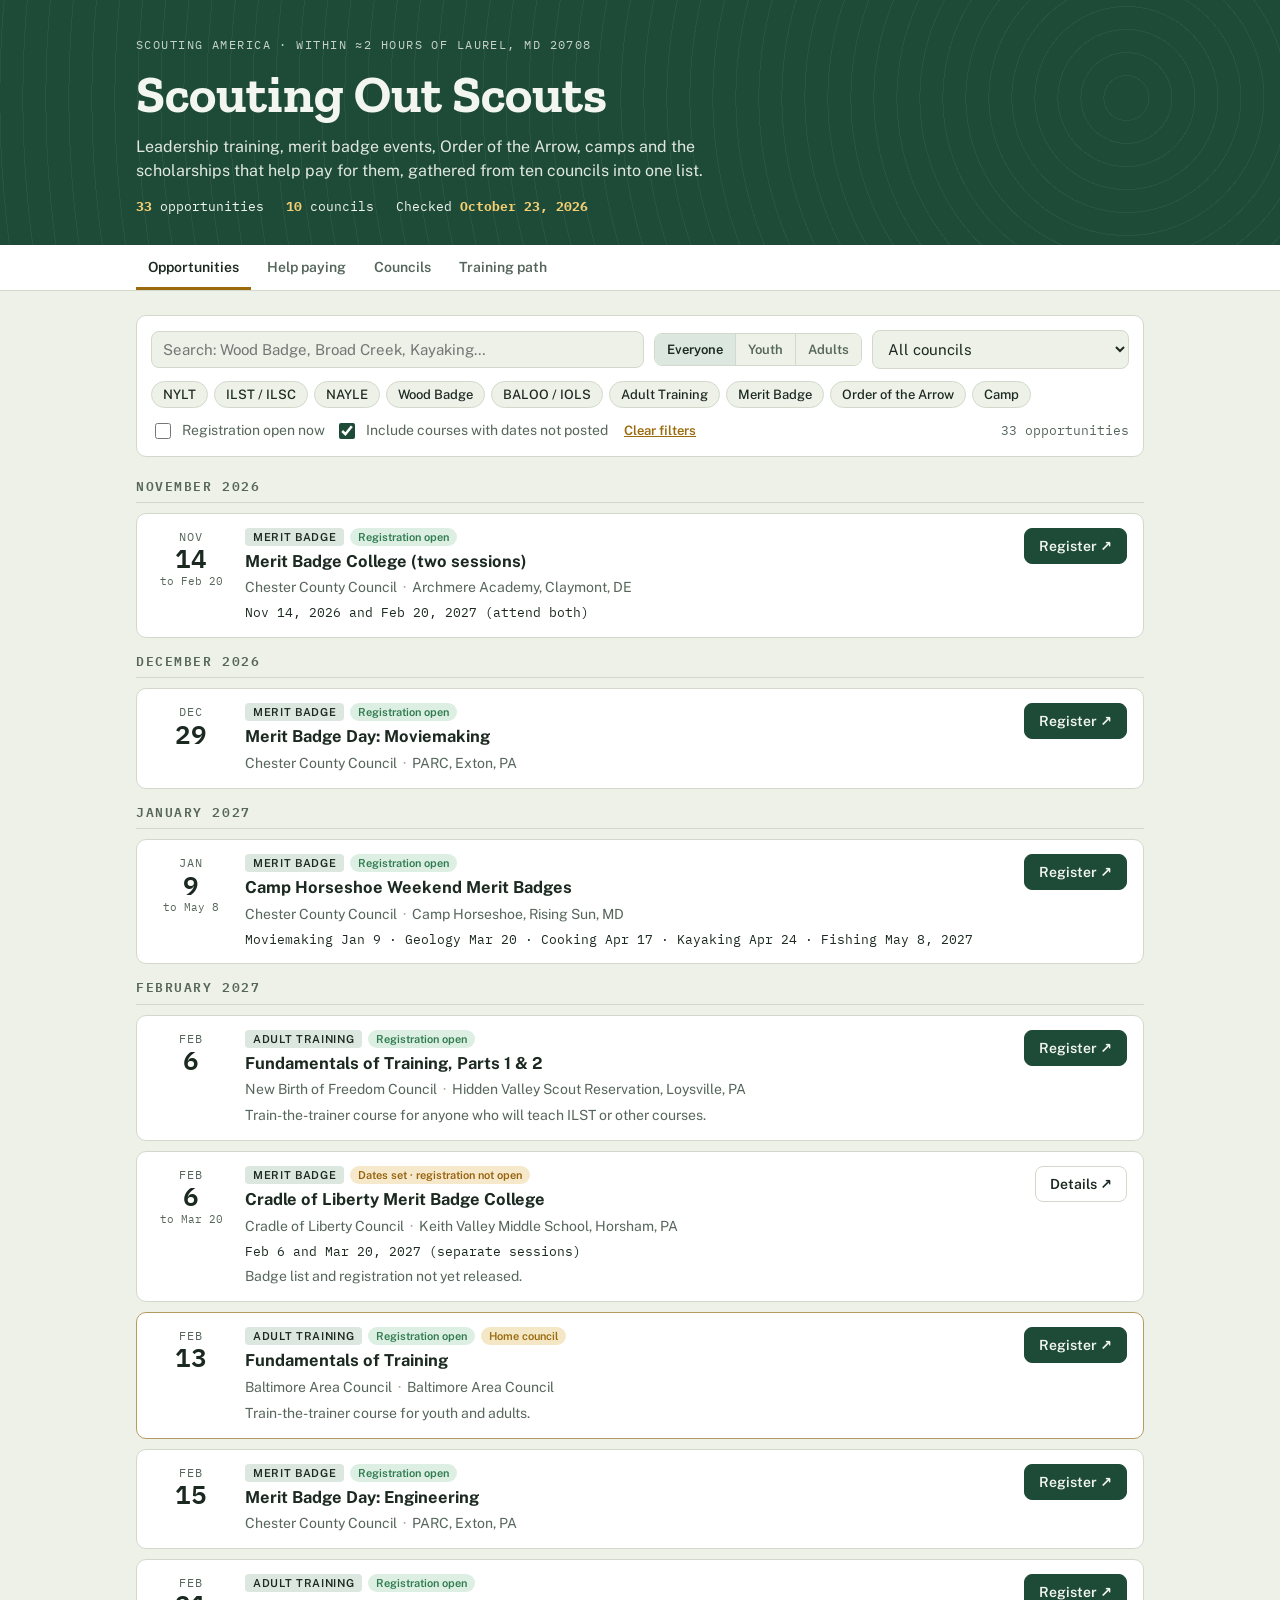
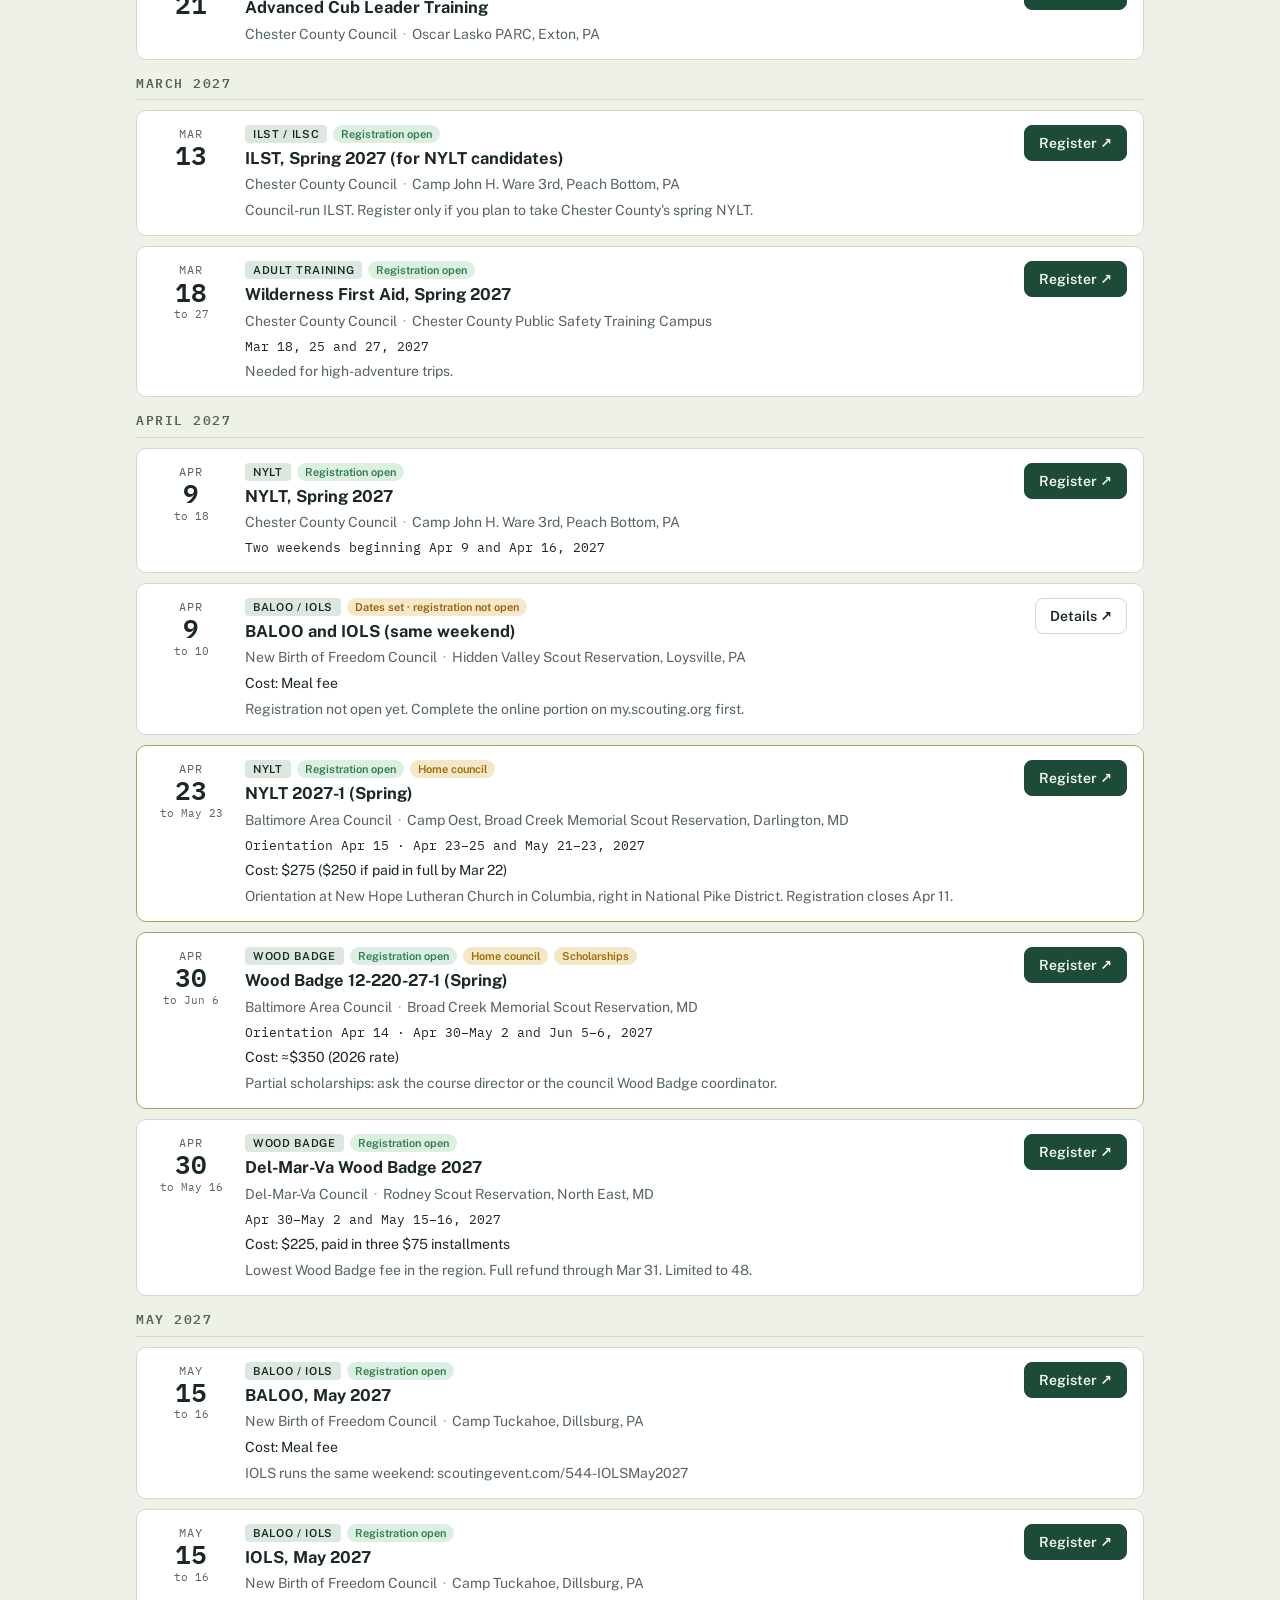
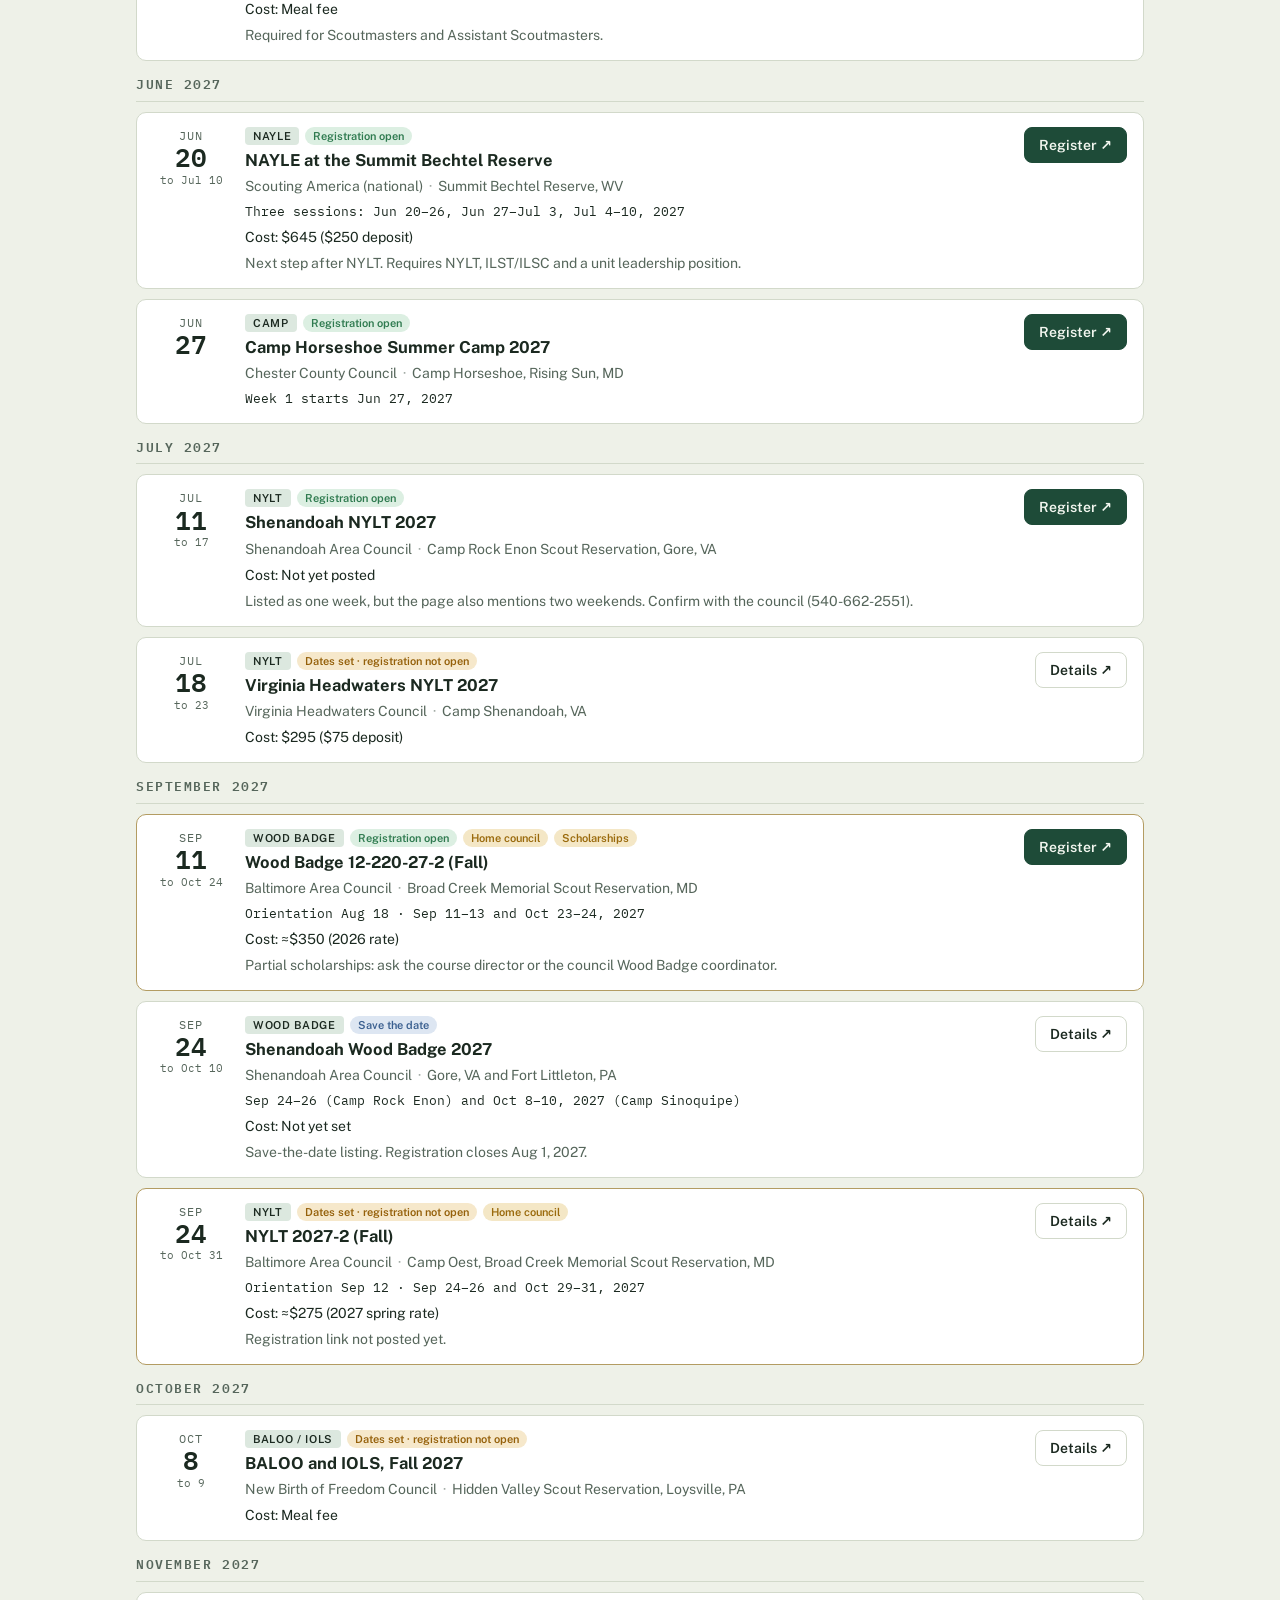
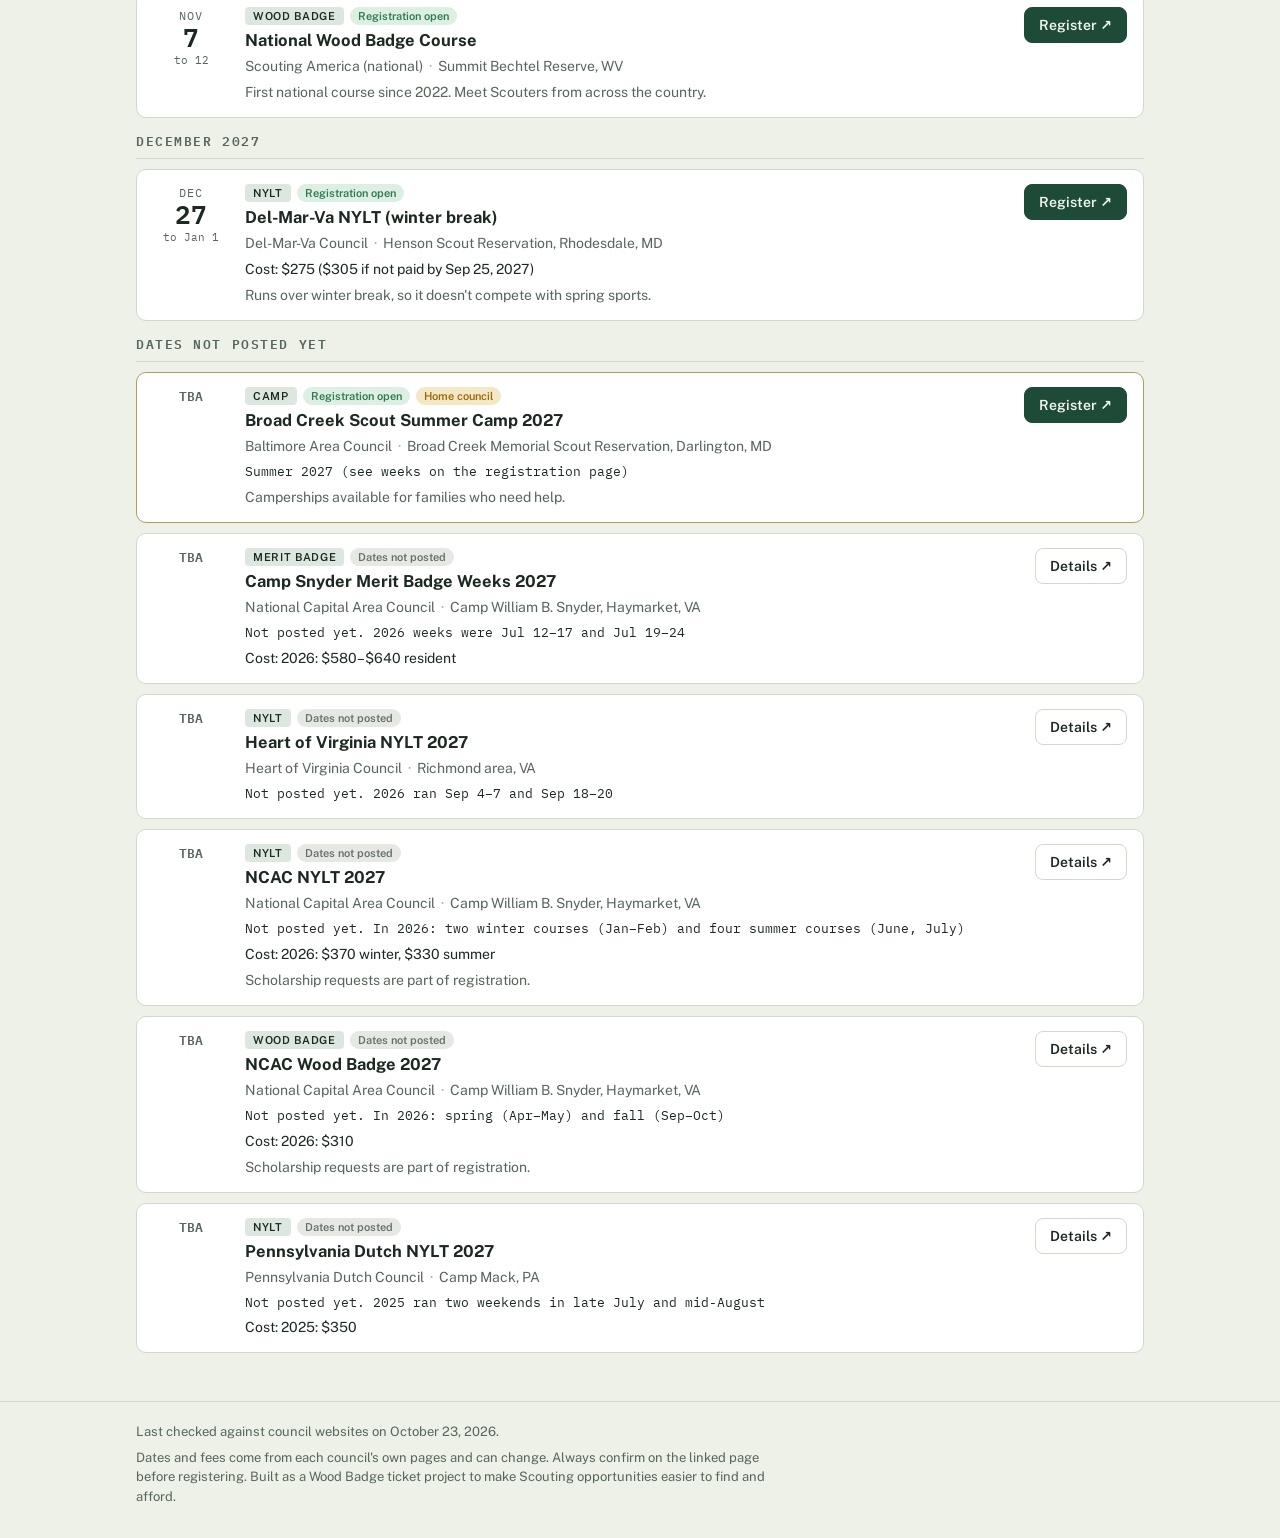
==== index.html @ 90651d28 "Rename site to Scouting Out Scouts; roadmap: swap group, languages, inclusion, ticket hand-off Co-Au" ====
<!doctype html>
<html lang="en">
<head>
<meta charset="utf-8">
<meta name="viewport" content="width=device-width,initial-scale=1,viewport-fit=cover">
<meta name="description" content="Scouting America training, merit badge events, Order of the Arrow, camps and scholarships from councils within about two hours of Laurel, MD.">
<style>
:root{color-scheme:light;padding-top:env(safe-area-inset-top,0px);padding-bottom:env(safe-area-inset-bottom,0px)}
body{margin:0;font:14px system-ui,sans-serif}
img{max-width:100%}
[hidden]{display:none!important}
</style>
<title>Scouting Out Scouts</title>
<link rel="preconnect" href="https://fonts.googleapis.com">
<link rel="preconnect" href="https://fonts.gstatic.com" crossorigin>
<link rel="stylesheet" href="https://fonts.googleapis.com/css2?family=Zilla+Slab:wght@600;700&family=Public+Sans:wght@400;500;600;700&family=IBM+Plex+Mono:wght@500;600&display=swap">
<style>
/* Layout: a trail-sign header band over a filterable month-by-month logbook, with council, aid and pathway tabs. */
:root {
  --bg: #EEF1E8;
  --surface: #FFFFFF;
  --ink: #1B2920;
  --muted: #56665B;
  --line: #D2D9CA;
  --pine: #1E4B38;
  --pine-ink: #F2F6EF;
  --pine-soft: #DCE8DF;
  --gold: #9A6A0C;
  --gold-soft: #F4E7C6;
  --open: #2E7A4F; --open-soft: #DCEFE2;
  --soon: #95600A; --soon-soft: #F6E8CB;
  --tent: #3A5F8F; --tent-soft: #DDE6F2;
  --tba: #66706A; --tba-soft: #E6E9E3;
  --focus: #C98A12;
  --band-accent: #F5CF73;
  --f-display: "Zilla Slab", "Rockwell", Georgia, serif;
  --f-body: "Public Sans", "Segoe UI", system-ui, sans-serif;
  --f-mono: "IBM Plex Mono", ui-monospace, "SFMono-Regular", Menlo, monospace;
}
@media (prefers-color-scheme: dark) {
  :root:not([data-theme="light"]) {
    --bg: #111814; --surface: #18221C; --ink: #E4ECE3; --muted: #9AA99D; --line: #2B3A31;
    --pine: #163A2B; --pine-ink: #E9F2EA; --pine-soft: #1F3328;
    --gold: #E2B354; --gold-soft: #3A301A;
    --open: #7FD1A0; --open-soft: #1D3527; --soon: #E9B862; --soon-soft: #3A2E17;
    --tent: #9DBDE6; --tent-soft: #1E2B3D; --tba: #A5AEA8; --tba-soft: #252C28;
    --focus: #E2B354; color-scheme: dark;
  }
}
:root[data-theme="dark"] {
  --bg: #111814; --surface: #18221C; --ink: #E4ECE3; --muted: #9AA99D; --line: #2B3A31;
  --pine: #163A2B; --pine-ink: #E9F2EA; --pine-soft: #1F3328;
  --gold: #E2B354; --gold-soft: #3A301A;
  --open: #7FD1A0; --open-soft: #1D3527; --soon: #E9B862; --soon-soft: #3A2E17;
  --tent: #9DBDE6; --tent-soft: #1E2B3D; --tba: #A5AEA8; --tba-soft: #252C28;
  --focus: #E2B354; color-scheme: dark;
}

* { box-sizing: border-box; }
body { background: var(--bg); color: var(--ink); font-family: var(--f-body); font-size: 15px; line-height: 1.5; }
a { color: inherit; }
:focus-visible { outline: 2px solid var(--focus); outline-offset: 2px; border-radius: 4px; }
.wrap { max-width: 1040px; margin: 0 auto; padding-left: max(16px, env(safe-area-inset-left, 0px)); padding-right: max(16px, env(safe-area-inset-right, 0px)); }

/* Header band */
header.band {
  background:
    repeating-radial-gradient(circle at 88% 40%, transparent 0 22px, rgba(255,255,255,.05) 22px 23px),
    var(--pine);
  color: var(--pine-ink);
}
header.band .wrap { padding-block: 36px 28px; display: grid; gap: 14px; }
.eyebrow { font-family: var(--f-mono); font-size: 12px; letter-spacing: .12em; text-transform: uppercase; opacity: .8; }
h1 { font-family: var(--f-display); font-weight: 700; font-size: clamp(32px, 6vw, 52px); line-height: 1.02; margin: 0; text-wrap: balance; }
.lede { max-width: 62ch; margin: 0; font-size: 16px; opacity: .92; }
.facts { color: var(--pine-ink); display: flex; flex-wrap: wrap; gap: 8px 22px; font-family: var(--f-mono); font-size: 13px; }
.facts b { font-weight: 700; color: var(--band-accent); }

/* Tabs */
nav.tabs { background: var(--surface); border-bottom: 1px solid var(--line); position: sticky; top: env(safe-area-inset-top, 0px); z-index: 5; }
body::before { content: ""; position: fixed; inset: 0 0 auto; height: env(safe-area-inset-top, 0px); z-index: 10; background: var(--surface); }
nav.tabs .wrap { display: flex; gap: 4px; overflow-x: auto; scrollbar-width: none; }
nav.tabs button {
  appearance: none; border: 0; background: none; color: var(--muted); font: 600 14px var(--f-body);
  padding: 14px 12px 12px; border-bottom: 3px solid transparent; cursor: pointer; white-space: nowrap;
}
nav.tabs button[aria-selected="true"] { color: var(--ink); border-bottom-color: var(--gold); }
nav.tabs button:hover { color: var(--ink); }

main .wrap { padding-block: 24px 48px; }
section[role="tabpanel"] { display: grid; gap: 20px; }
h2 { font-family: var(--f-display); font-weight: 700; font-size: 26px; margin: 0; text-wrap: balance; }
h3 { font-family: var(--f-display); font-weight: 600; font-size: 19px; margin: 0; text-wrap: balance; }
.sub { color: var(--muted); margin: 0; max-width: 68ch; }

/* Filters */
.filters { display: grid; gap: 12px; background: var(--surface); border: 1px solid var(--line); border-radius: 10px; padding: 14px; }
.row { display: flex; flex-wrap: wrap; gap: 10px; align-items: center; }
.row > * { min-width: 0; }
.search { flex: 1 1 240px; display: flex; }
.search input, select {
  width: 100%; font: 15px var(--f-body); color: var(--ink); background: var(--bg);
  border: 1px solid var(--line); border-radius: 8px; padding: 9px 11px;
}
select { width: auto; max-width: 100%; }
.chips { display: flex; flex-wrap: wrap; gap: 6px; }
.chip {
  font: 500 13px var(--f-body); color: var(--ink); background: var(--bg); border: 1px solid var(--line);
  border-radius: 999px; padding: 5px 11px; cursor: pointer;
}
.chip[aria-pressed="true"] { background: var(--pine); color: var(--pine-ink); border-color: var(--pine); }
:root[data-theme="dark"] .chip[aria-pressed="true"] { background: var(--gold); color: #1A1406; border-color: var(--gold); }
@media (prefers-color-scheme: dark) { :root:not([data-theme="light"]) .chip[aria-pressed="true"] { background: var(--gold); color: #1A1406; border-color: var(--gold); } }
.seg { display: inline-flex; border: 1px solid var(--line); border-radius: 8px; overflow: hidden; }
.seg button { appearance: none; border: 0; background: var(--bg); color: var(--muted); font: 600 13px var(--f-body); padding: 8px 12px; cursor: pointer; }
.seg button + button { border-left: 1px solid var(--line); }
.seg button[aria-pressed="true"] { background: var(--pine-soft); color: var(--ink); }
label.check { display: inline-flex; gap: 8px; align-items: center; font-size: 14px; color: var(--muted); cursor: pointer; }
label.check input { accent-color: var(--pine); width: 16px; height: 16px; }
.count { font-family: var(--f-mono); font-size: 13px; color: var(--muted); margin-left: auto; }
.reset { appearance: none; background: none; border: 0; color: var(--gold); font: 600 13px var(--f-body); cursor: pointer; text-decoration: underline; }

/* Logbook */
.month { display: grid; gap: 10px; }
.month > h3 { font-family: var(--f-mono); font-weight: 600; font-size: 13px; letter-spacing: .12em; text-transform: uppercase; color: var(--muted); padding-bottom: 6px; border-bottom: 1px solid var(--line); }
.item {
  display: grid; grid-template-columns: 76px minmax(0, 1fr) auto; gap: 16px; align-items: start;
  background: var(--surface); border: 1px solid var(--line); border-radius: 10px; padding: 14px 16px;
}
.item.home { border-color: color-mix(in srgb, var(--gold) 55%, var(--line)); }
.date { font-family: var(--f-mono); text-align: center; line-height: 1.1; padding-top: 2px; }
.date .m { font-size: 12px; letter-spacing: .1em; color: var(--muted); }
.date .d { font-size: 26px; font-weight: 600; }
.date .r { font-size: 11px; color: var(--muted); margin-top: 3px; }
.date .tbd { font-size: 13px; font-weight: 600; color: var(--muted); }
.body { display: grid; gap: 5px; min-width: 0; }
.tags { display: flex; flex-wrap: wrap; gap: 6px; }
.tag { font: 600 11px var(--f-body); letter-spacing: .06em; text-transform: uppercase; padding: 3px 8px; border-radius: 4px; background: var(--pine-soft); color: var(--ink); }
.pill { font: 600 11px var(--f-body); padding: 3px 8px; border-radius: 999px; }
.pill.open { background: var(--open-soft); color: var(--open); }
.pill.soon { background: var(--soon-soft); color: var(--soon); }
.pill.tentative { background: var(--tent-soft); color: var(--tent); }
.pill.tba { background: var(--tba-soft); color: var(--tba); }
.pill.aid { background: var(--gold-soft); color: var(--gold); }
.pill.home { background: var(--gold-soft); color: var(--gold); }
.title { font-weight: 700; font-size: 16.5px; line-height: 1.3; }
.meta { color: var(--muted); font-size: 14px; }
.meta .sep { margin: 0 6px; opacity: .6; }
.when { font-family: var(--f-mono); font-size: 13px; }
.cost { font-size: 14px; }
.note { font-size: 14px; color: var(--muted); }
.go {
  display: inline-flex; align-items: center; gap: 6px; text-decoration: none; white-space: nowrap;
  font: 600 14px var(--f-body); padding: 9px 14px; border-radius: 8px;
  background: var(--pine); color: var(--pine-ink); border: 1px solid var(--pine);
}
.go.ghost { background: transparent; color: var(--ink); border-color: var(--line); }
.go:hover { filter: brightness(1.1); }
.empty { background: var(--surface); border: 1px dashed var(--line); border-radius: 10px; padding: 28px; text-align: center; color: var(--muted); }

@media (max-width: 640px) {
  .item { grid-template-columns: 58px minmax(0, 1fr); }
  .item .act { grid-column: 1 / -1; }
  .go { width: 100%; justify-content: center; }
  .date .d { font-size: 22px; }
  .count { margin-left: 0; width: 100%; }
}

/* Councils */
.grid { display: grid; grid-template-columns: repeat(auto-fill, minmax(min(100%, 300px), 1fr)); gap: 14px; }
.council { background: var(--surface); border: 1px solid var(--line); border-radius: 10px; padding: 16px; display: grid; gap: 8px; align-content: start; }
.council .hd { display: flex; justify-content: space-between; gap: 10px; align-items: baseline; }
.num { font-family: var(--f-mono); font-size: 12px; color: var(--muted); white-space: nowrap; }
.drive { font-family: var(--f-mono); font-size: 13px; color: var(--gold); }
.links { display: flex; flex-wrap: wrap; gap: 6px 14px; font-size: 14px; }
.links a { color: var(--pine); font-weight: 600; text-underline-offset: 3px; }
:root[data-theme="dark"] .links a, :root[data-theme="dark"] .aid a { color: var(--open); }
@media (prefers-color-scheme: dark) { :root:not([data-theme="light"]) .links a, :root:not([data-theme="light"]) .aid a { color: var(--open); } }
.small { font-size: 14px; color: var(--muted); margin: 0; }

/* Aid */
.aid { display: grid; gap: 10px; }
.aid article { background: var(--surface); border: 1px solid var(--line); border-radius: 10px; padding: 14px 16px; display: grid; gap: 4px; }
.aid .who { font-size: 14px; color: var(--muted); }
.aid a { color: var(--pine); font-weight: 600; font-size: 14px; text-underline-offset: 3px; }
.callout { background: var(--gold-soft); border-radius: 10px; padding: 16px 18px; display: grid; gap: 6px; }
.callout p { margin: 0; max-width: 70ch; }

/* Pathway */
.path { display: grid; gap: 14px; }
.track { background: var(--surface); border: 1px solid var(--line); border-radius: 10px; padding: 16px; display: grid; gap: 12px; }
.steps { list-style: none; margin: 0; padding: 0; display: grid; grid-template-columns: repeat(auto-fit, minmax(min(100%, 200px), 1fr)); gap: 10px; counter-reset: s; }
.steps li { counter-increment: s; border-left: 3px solid var(--gold); padding: 4px 0 4px 12px; display: grid; gap: 3px; }
.steps li::before { content: "Step " counter(s); font-family: var(--f-mono); font-size: 11px; letter-spacing: .1em; text-transform: uppercase; color: var(--muted); }
.steps b { font-family: var(--f-display); font-size: 18px; }
.steps span { font-size: 14px; color: var(--muted); }
.steps.unordered li::before { content: none; }

footer { border-top: 1px solid var(--line); }
footer .wrap { padding-block: 20px 32px; color: var(--muted); font-size: 13px; display: grid; gap: 6px; }
footer p { margin: 0; max-width: 80ch; }

@media (prefers-reduced-motion: no-preference) {
  .item { transition: border-color .15s; }
  .item:hover { border-color: var(--muted); }
}
</style>
</head>
<body>
<header class="band">
  <div class="wrap">
    <div class="eyebrow">Scouting America · within ≈2 hours of Laurel, MD 20708</div>
    <h1>Scouting Out Scouts</h1>
    <p class="lede">Leadership training, merit badge events, Order of the Arrow, camps and the scholarships that help pay for them, gathered from ten councils into one list.</p>
    <div class="facts" id="facts"><span>Loading…</span></div>
  </div>
</header>

<nav class="tabs" aria-label="Sections">
  <div class="wrap" role="tablist">
    <button role="tab" id="tab-events" aria-controls="events" aria-selected="true">Opportunities</button>
    <button role="tab" id="tab-aid" aria-controls="aid" aria-selected="false">Help paying</button>
    <button role="tab" id="tab-councils" aria-controls="councils" aria-selected="false">Councils</button>
    <button role="tab" id="tab-paths" aria-controls="paths" aria-selected="false">Training path</button>
  </div>
</nav>

<main>
  <div class="wrap">

    <section id="events" role="tabpanel" aria-labelledby="tab-events">
      <div class="filters">
        <div class="row">
          <div class="search"><input id="q" type="search" placeholder="Search: Wood Badge, Broad Creek, Kayaking…" aria-label="Search opportunities"></div>
          <div class="seg" role="group" aria-label="Who it's for">
            <button type="button" data-aud="All" aria-pressed="true">Everyone</button>
            <button type="button" data-aud="Youth" aria-pressed="false">Youth</button>
            <button type="button" data-aud="Adult" aria-pressed="false">Adults</button>
          </div>
          <select id="council" aria-label="Council"><option value="">All councils</option></select>
        </div>
        <div class="chips" id="types" role="group" aria-label="Opportunity type"></div>
        <div class="row">
          <label class="check"><input type="checkbox" id="openOnly"> Registration open now</label>
          <label class="check"><input type="checkbox" id="showTba" checked> Include courses with dates not posted</label>
          <button type="button" class="reset" id="reset">Clear filters</button>
          <span class="count" id="count"></span>
        </div>
      </div>
      <div id="list" class="path"><div class="empty">Loading opportunities…</div></div>
    </section>

    <section id="aid" role="tabpanel" aria-labelledby="tab-aid" hidden>
      <div>
        <h2>Help paying</h2>
        <p class="sub">Cost should never be the reason a Scout or leader stays home. Every council below sets aside money for camp, NYLT or Wood Badge. Ask early: most funds are first come, first served.</p>
      </div>
      <div class="callout">
        <h3>Before you apply</h3>
        <p>Ask your unit first. Many troops and packs cover part of NYLT or Wood Badge from popcorn and camp card sales, and chartered organizations and employers often pay for Wood Badge as leadership training. Apply for camperships before you pay camp fees, since most councils won't refund fees paid before an award.</p>
      </div>
      <div class="aid" id="aidList"></div>
    </section>

    <section id="councils" role="tabpanel" aria-labelledby="tab-councils" hidden>
      <div>
        <h2>Councils in range</h2>
        <p class="sub">Drive times are rough estimates from Laurel. Most councils welcome out-of-council participants in training courses and merit badge events; some add a small surcharge.</p>
      </div>
      <div class="grid" id="councilGrid"></div>
    </section>

    <section id="paths" role="tabpanel" aria-labelledby="tab-paths" hidden>
      <div>
        <h2>Training path</h2>
        <p class="sub">Where each course fits, and what has to come before it.</p>
      </div>
      <div class="track">
        <h3>Youth leadership</h3>
        <ol class="steps">
          <li><b>ILST / ILSC</b><span>Introduction to Leadership Skills for Troops or Crews. Run by your own unit, usually after elections. Required before NYLT.</span></li>
          <li><b>NYLT</b><span>Six-day council course, ages 13+ and First Class. Offered across the region in winter, spring, summer and fall.</span></li>
          <li><b>NAYLE</b><span>National week at the Summit or Philmont for NYLT graduates who hold a unit leadership position.</span></li>
        </ol>
      </div>
      <div class="track">
        <h3>Adult leaders</h3>
        <ol class="steps">
          <li><b>Position training</b><span>Online at my.scouting.org, plus Youth Protection. Required before Wood Badge.</span></li>
          <li><b>BALOO or IOLS</b><span>Outdoor skills: BALOO for Cub Scout leaders, IOLS for Scoutmasters and assistants.</span></li>
          <li><b>Wood Badge</b><span>Two weekends plus a ticket of five goals worked over the following 18 months.</span></li>
        </ol>
      </div>
      <div class="track">
        <h3>Along the way</h3>
        <ul class="steps unordered">
          <li><b>Order of the Arrow</b><span>Scouting's honor society. Members are elected by their troop; each council has a lodge with its own events.</span></li>
          <li><b>Merit badge events</b><span>Workshops, merit badge days and colleges. Bring a blue card signed by your Scoutmaster.</span></li>
          <li><b>Fundamentals of Training</b><span>For youth and adults who will teach ILST or other courses.</span></li>
        </ul>
      </div>
    </section>

  </div>
</main>

<footer>
  <div class="wrap">
    <p id="checked"></p>
    <p>Dates and fees come from each council's own pages and can change. Always confirm on the linked page before registering. Built as a Wood Badge ticket project to make Scouting opportunities easier to find and afford.</p>
  </div>
</footer>

<script>
(function () {
  const TYPES = ["NYLT", "ILST / ILSC", "NAYLE", "Wood Badge", "BALOO / IOLS", "Adult Training", "Merit Badge", "Order of the Arrow", "Camp"];
  const STATUS = {
    open: "Registration open",
    soon: "Dates set · registration not open",
    tentative: "Save the date",
    tba: "Dates not posted"
  };
  // Only links to these official Scouting sites are ever shown, whatever data.json says.
  const APPROVED = ["scouting.org", "scoutingevent.com", "247scouting.com", "summitbsa.org", "nesa.org",
    "baltimorescouting.org", "broadcreekscouting.org", "ncacscouting.org", "gotosnyder.org",
    "delmarvacouncil.org", "sacscouting.org", "newbirthoffreedom.org", "padutchbsa.org", "cccbsa.org",
    "hovc.org", "scoutingphilly.org", "virginiaheadwaters.org"];
  function safeUrl(u) {
    try {
      const url = new URL(u);
      if (url.protocol !== "https:" && url.protocol !== "http:") return null;
      const h = url.hostname.toLowerCase();
      return APPROVED.some(d => h === d || h.endsWith("." + d)) ? url.href : null;
    } catch (e) { return null; }
  }
  function linkOrNote(u, cls, text) {
    const href = safeUrl(u);
    if (!href) return el("span", "small", "Link pending review");
    const a = el("a", cls, text); a.href = href; a.target = "_blank"; a.rel = "noopener noreferrer";
    return a;
  }
  const MONTHS = ["Jan","Feb","Mar","Apr","May","Jun","Jul","Aug","Sep","Oct","Nov","Dec"];
  const MONTHS_LONG = ["January","February","March","April","May","June","July","August","September","October","November","December"];

  let DATA = null, councils = {};
  const state = { q: "", aud: "All", council: "", types: new Set(), openOnly: false, showTba: true };

  try {
    const saved = JSON.parse(localStorage.getItem("trailhead-filters") || "null");
    if (saved) {
      Object.assign(state, saved, { types: new Set(saved.types || []) });
    }
  } catch (e) {}
  function save() {
    try { localStorage.setItem("trailhead-filters", JSON.stringify({ ...state, types: [...state.types] })); } catch (e) {}
  }

  const $ = (s) => document.querySelector(s);
  const el = (tag, cls, text) => { const n = document.createElement(tag); if (cls) n.className = cls; if (text != null) n.textContent = text; return n; };
  const parse = (iso) => { if (!iso) return null; const [y, m, d] = iso.split("-").map(Number); return new Date(y, m - 1, d); };
  const today = (() => { const t = new Date(); return new Date(t.getFullYear(), t.getMonth(), t.getDate()); })();

  // Tabs
  const tabs = [...document.querySelectorAll('[role="tab"]')];
  function show(id) {
    tabs.forEach(t => {
      const on = t.getAttribute("aria-controls") === id;
      t.setAttribute("aria-selected", on);
      document.getElementById(t.getAttribute("aria-controls")).hidden = !on;
    });
  }
  tabs.forEach(t => t.addEventListener("click", () => show(t.getAttribute("aria-controls"))));
  const hash = (location.hash || "").slice(1);
  if (["events", "aid", "councils", "paths"].includes(hash)) show(hash);

  // Filters UI
  const typeBox = $("#types");
  TYPES.forEach(t => {
    const b = el("button", "chip", t);
    b.type = "button";
    b.setAttribute("aria-pressed", state.types.has(t));
    b.addEventListener("click", () => {
      state.types.has(t) ? state.types.delete(t) : state.types.add(t);
      b.setAttribute("aria-pressed", state.types.has(t));
      save(); renderList();
    });
    typeBox.appendChild(b);
  });
  document.querySelectorAll("[data-aud]").forEach(b => {
    b.setAttribute("aria-pressed", b.dataset.aud === state.aud);
    b.addEventListener("click", () => {
      state.aud = b.dataset.aud;
      document.querySelectorAll("[data-aud]").forEach(x => x.setAttribute("aria-pressed", x === b));
      save(); renderList();
    });
  });
  $("#q").value = state.q;
  $("#q").addEventListener("input", e => { state.q = e.target.value; save(); renderList(); });
  $("#openOnly").checked = state.openOnly;
  $("#openOnly").addEventListener("change", e => { state.openOnly = e.target.checked; save(); renderList(); });
  $("#showTba").checked = state.showTba;
  $("#showTba").addEventListener("change", e => { state.showTba = e.target.checked; save(); renderList(); });
  $("#council").addEventListener("change", e => { state.council = e.target.value; save(); renderList(); });
  $("#reset").addEventListener("click", () => {
    Object.assign(state, { q: "", aud: "All", council: "", types: new Set(), openOnly: false, showTba: true });
    $("#q").value = ""; $("#council").value = ""; $("#openOnly").checked = false; $("#showTba").checked = true;
    document.querySelectorAll("#types .chip").forEach(c => c.setAttribute("aria-pressed", "false"));
    document.querySelectorAll("[data-aud]").forEach(x => x.setAttribute("aria-pressed", x.dataset.aud === "All"));
    save(); renderList();
  });

  function matches(o) {
    const c = councils[o.council] || {};
    if (state.types.size && !state.types.has(o.type)) return false;
    if (state.aud !== "All" && o.audience !== state.aud && o.audience !== "Both") return false;
    if (state.council && o.council !== state.council) return false;
    if (state.openOnly && o.status !== "open") return false;
    if (!state.showTba && !o.start) return false;
    const endD = parse(o.end || o.start);
    if (endD && endD < today) return false;
    if (state.q) {
      const hay = [o.title, o.type, o.location, o.note, o.dateText, c.name, o.cost].join(" ").toLowerCase();
      if (!state.q.toLowerCase().split(/\s+/).filter(Boolean).every(w => hay.includes(w))) return false;
    }
    return true;
  }

  function dateBlock(o) {
    const box = el("div", "date");
    const s = parse(o.start), e = parse(o.end);
    if (!s) { box.appendChild(el("div", "tbd", "TBA")); return box; }
    box.appendChild(el("div", "m", MONTHS[s.getMonth()].toUpperCase()));
    box.appendChild(el("div", "d", String(s.getDate())));
    if (e && +e !== +s) {
      const sameMonth = e.getMonth() === s.getMonth() && e.getFullYear() === s.getFullYear();
      box.appendChild(el("div", "r", "to " + (sameMonth ? e.getDate() : MONTHS[e.getMonth()] + " " + e.getDate())));
    }
    return box;
  }

  function itemNode(o) {
    const c = councils[o.council] || {};
    const art = el("article", "item" + (c.home ? " home" : ""));
    art.appendChild(dateBlock(o));

    const body = el("div", "body");
    const tags = el("div", "tags");
    tags.appendChild(el("span", "tag", o.type));
    tags.appendChild(el("span", "pill " + o.status, STATUS[o.status] || o.status));
    if (c.home) tags.appendChild(el("span", "pill home", "Home council"));
    if (o.aid) tags.appendChild(el("span", "pill aid", "Scholarships"));
    body.appendChild(tags);
    body.appendChild(el("div", "title", o.title));

    const meta = el("div", "meta");
    meta.append(c.name || o.council);
    if (o.location) { meta.appendChild(el("span", "sep", "·")); meta.append(o.location); }
    body.appendChild(meta);
    if (o.dateText) body.appendChild(el("div", "when", o.dateText));
    if (o.cost) body.appendChild(el("div", "cost", "Cost: " + o.cost));
    if (o.note) body.appendChild(el("div", "note", o.note));
    art.appendChild(body);

    const act = el("div", "act");
    act.appendChild(linkOrNote(o.url, "go" + (o.status === "open" ? "" : " ghost"), o.status === "open" ? "Register ↗" : "Details ↗"));
    art.appendChild(act);
    return art;
  }

  function renderList() {
    const list = $("#list");
    list.textContent = "";
    const rows = DATA.opportunities.filter(matches).sort((a, b) => {
      if (!a.start && !b.start) return a.title.localeCompare(b.title);
      if (!a.start) return 1; if (!b.start) return -1;
      return a.start.localeCompare(b.start);
    });
    $("#count").textContent = rows.length + (rows.length === 1 ? " opportunity" : " opportunities");
    if (!rows.length) {
      list.appendChild(el("div", "empty", "Nothing matches those filters. Try clearing a type or council."));
      return;
    }
    let curKey = null, group = null;
    rows.forEach(o => {
      const s = parse(o.start);
      const key = s ? s.getFullYear() + "-" + s.getMonth() : "tba";
      if (key !== curKey) {
        curKey = key;
        group = el("div", "month");
        group.appendChild(el("h3", null, s ? MONTHS_LONG[s.getMonth()] + " " + s.getFullYear() : "Dates not posted yet"));
        list.appendChild(group);
      }
      group.appendChild(itemNode(o));
    });
  }

  function renderCouncils() {
    const grid = $("#councilGrid");
    DATA.councils.forEach(c => {
      const card = el("article", "council");
      const hd = el("div", "hd");
      hd.appendChild(el("h3", null, c.name));
      if (c.number) hd.appendChild(el("span", "num", "#" + c.number));
      card.appendChild(hd);
      const line = el("div", "drive", "≈ " + c.drive + " · " + c.hq);
      card.appendChild(line);
      if (c.home || c.edge || c.national) {
        const t = el("div", "tags");
        if (c.home) t.appendChild(el("span", "pill home", "Home council"));
        if (c.edge) t.appendChild(el("span", "pill tba", "Edge of range"));
        if (c.national) t.appendChild(el("span", "pill tent", "National"));
        card.appendChild(t);
      }
      card.appendChild(el("p", "small", c.note));
      if (c.lodge) card.appendChild(el("p", "small", "OA: " + c.lodge));
      const links = el("div", "links");
      c.links.forEach(l => { if (safeUrl(l.url)) links.appendChild(linkOrNote(l.url, null, l.label + " ↗")); });
      card.appendChild(links);
      grid.appendChild(card);
    });
  }

  function renderAid() {
    const box = $("#aidList");
    DATA.aid.forEach(x => {
      const c = councils[x.council] || {};
      const art = el("article");
      const t = el("div", "tags"); t.appendChild(el("span", "tag", c.name || x.council)); art.appendChild(t);
      art.appendChild(el("h3", null, x.title));
      art.appendChild(el("div", "who", x.who));
      art.appendChild(el("div", null, x.how));
      art.appendChild(linkOrNote(x.url, null, "Open ↗"));
      box.appendChild(art);
    });
  }

  function fmtDate(iso) { const d = parse(iso); return d ? MONTHS_LONG[d.getMonth()] + " " + d.getDate() + ", " + d.getFullYear() : ""; }

  fetch("data.json", { cache: "no-cache" })
    .then(r => { if (!r.ok) throw new Error(r.status); return r.json(); })
    .then(d => {
      DATA = d;
      d.councils.forEach(c => { councils[c.id] = c; });
      const sel = $("#council");
      d.councils.forEach(c => { const o = el("option", null, c.name); o.value = c.id; sel.appendChild(o); });
      sel.value = state.council;
      const upcoming = d.opportunities.filter(o => { const e = parse(o.end || o.start); return !e || e >= today; }).length;
      const local = d.councils.filter(c => !c.national).length;
      const facts = $("#facts"); facts.textContent = "";
      [["", upcoming, " opportunities"], ["", local, " councils"], ["Checked ", fmtDate(d.lastChecked), ""]].forEach(([pre, v, post]) => {
        const s = el("span"); s.append(pre); s.appendChild(el("b", null, String(v))); s.append(post); facts.appendChild(s);
      });
      $("#checked").textContent = "Last checked against council websites on " + fmtDate(d.lastChecked) + ".";
      renderList(); renderCouncils(); renderAid();
    })
    .catch(() => {
      $("#list").textContent = "";
      $("#list").appendChild(el("div", "empty", "The opportunity list didn't load. Refresh the page to try again."));
      $("#facts").textContent = "";
    });
})();
</script>

</body>
</html>
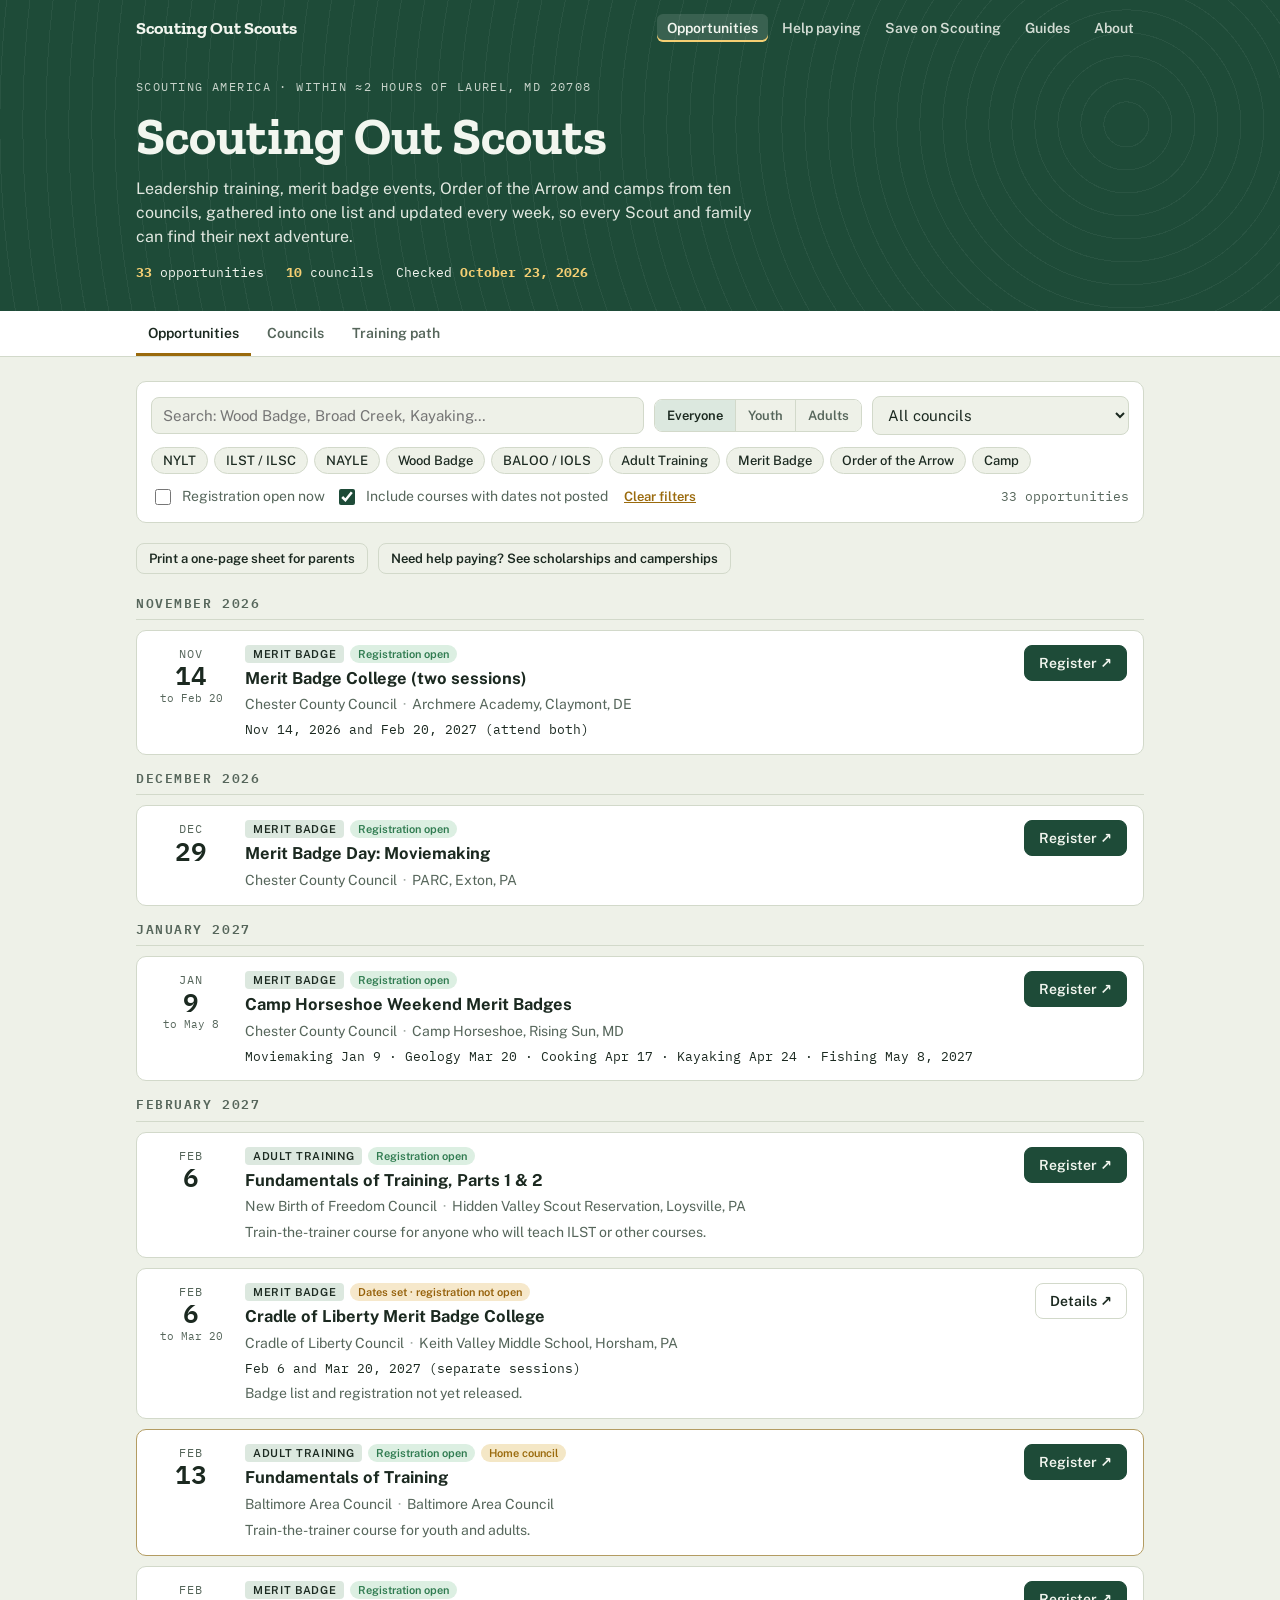
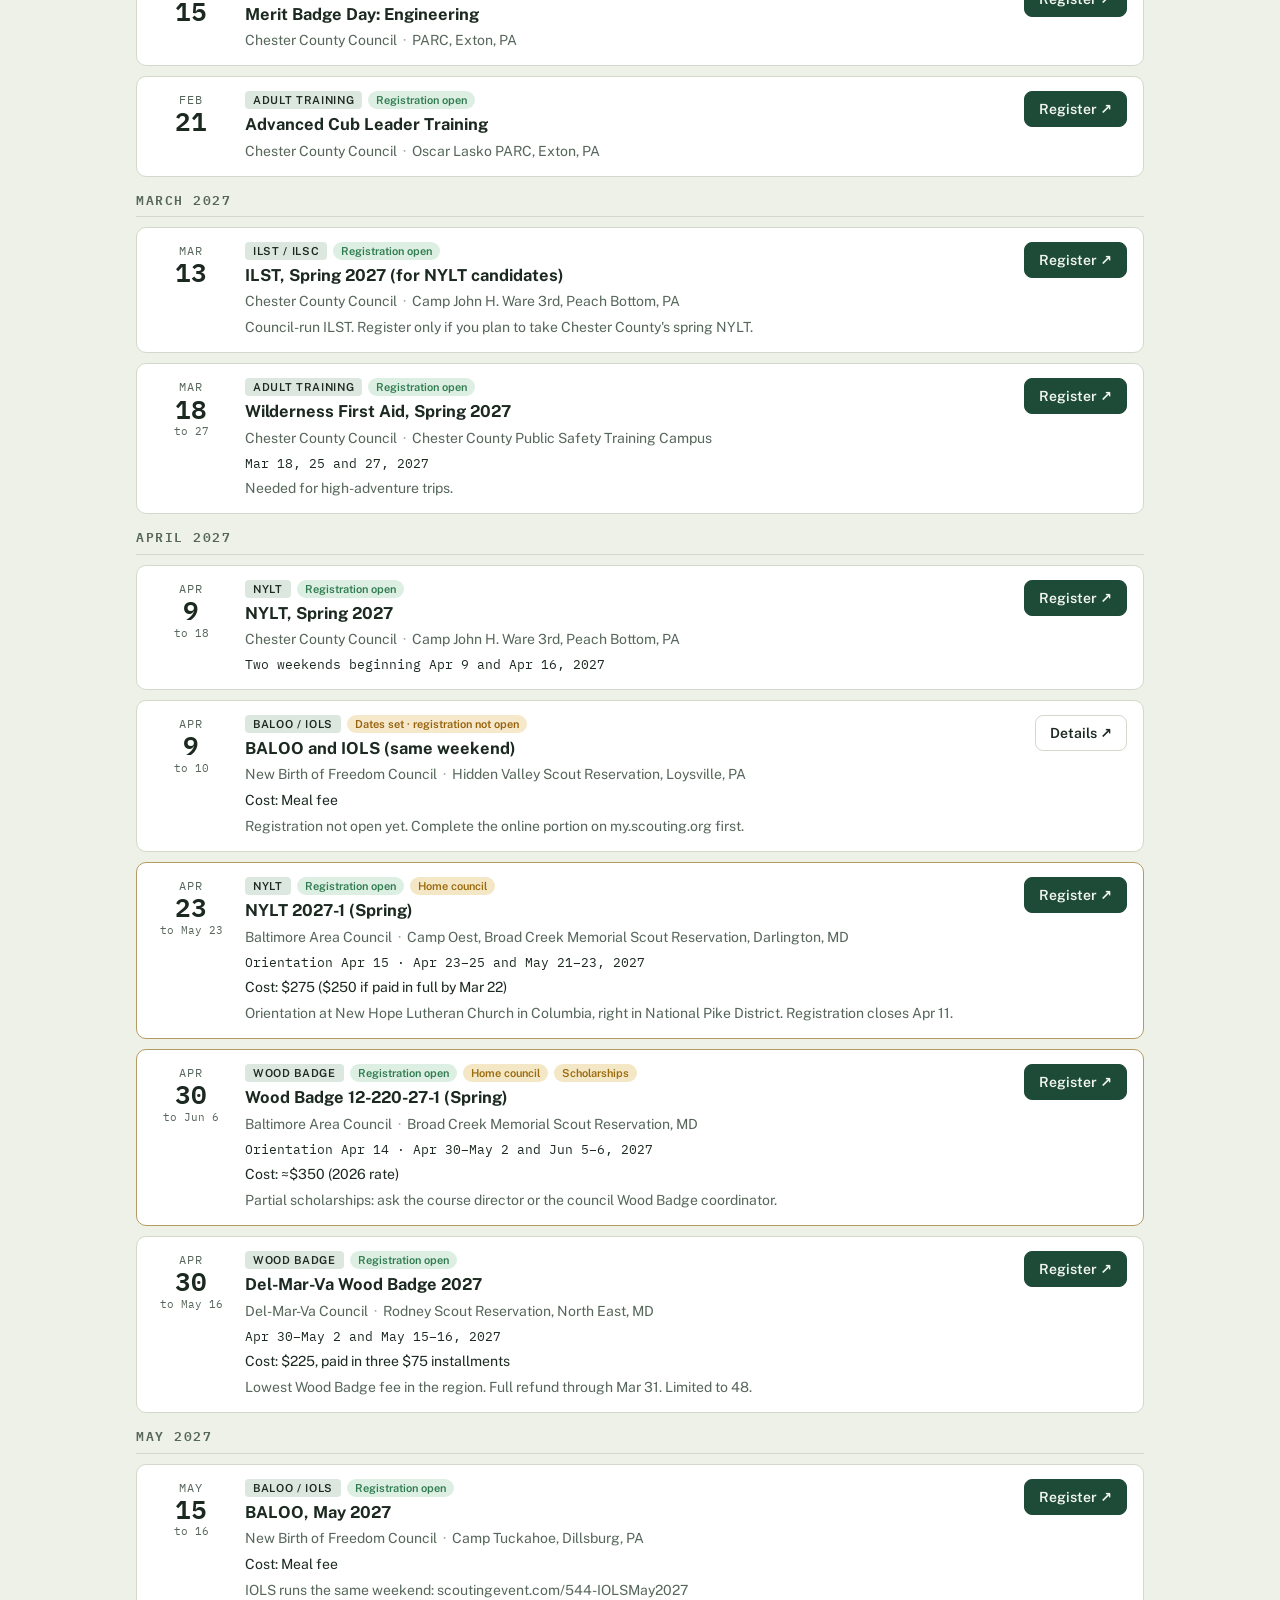
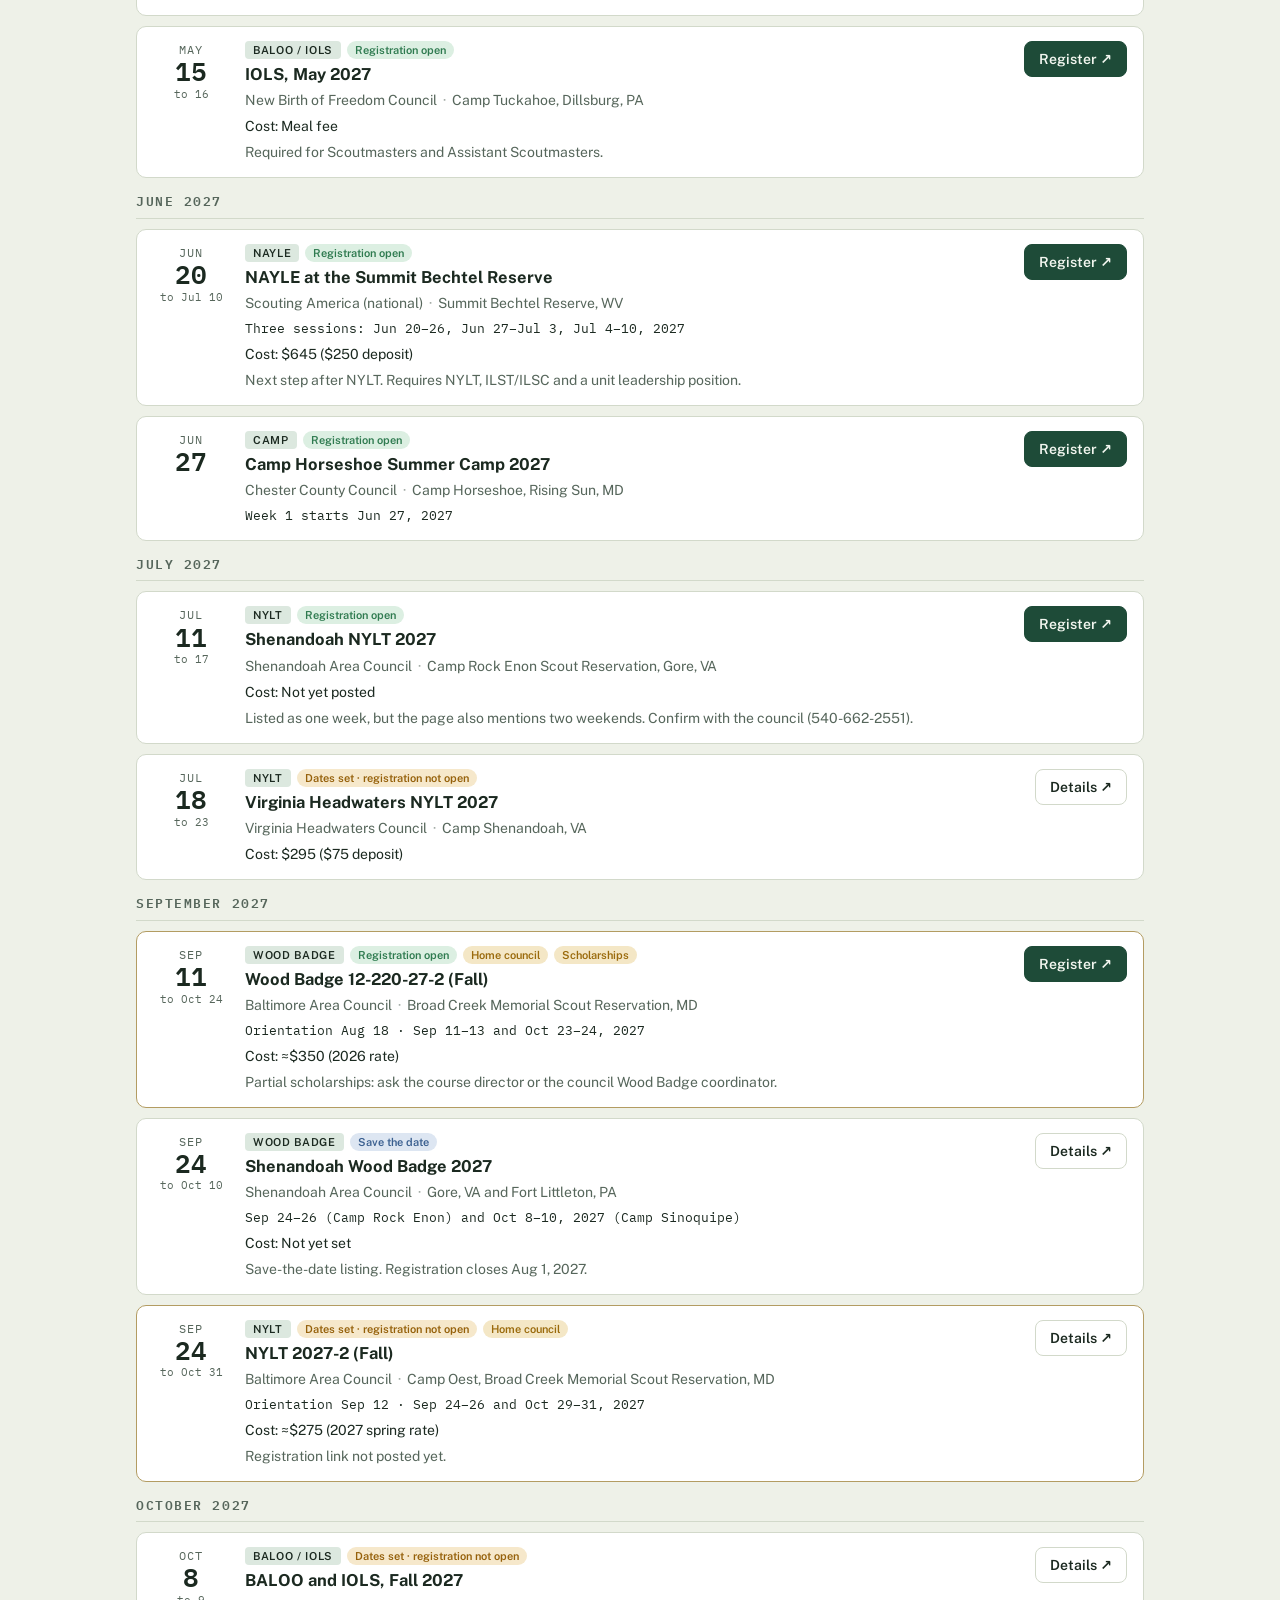
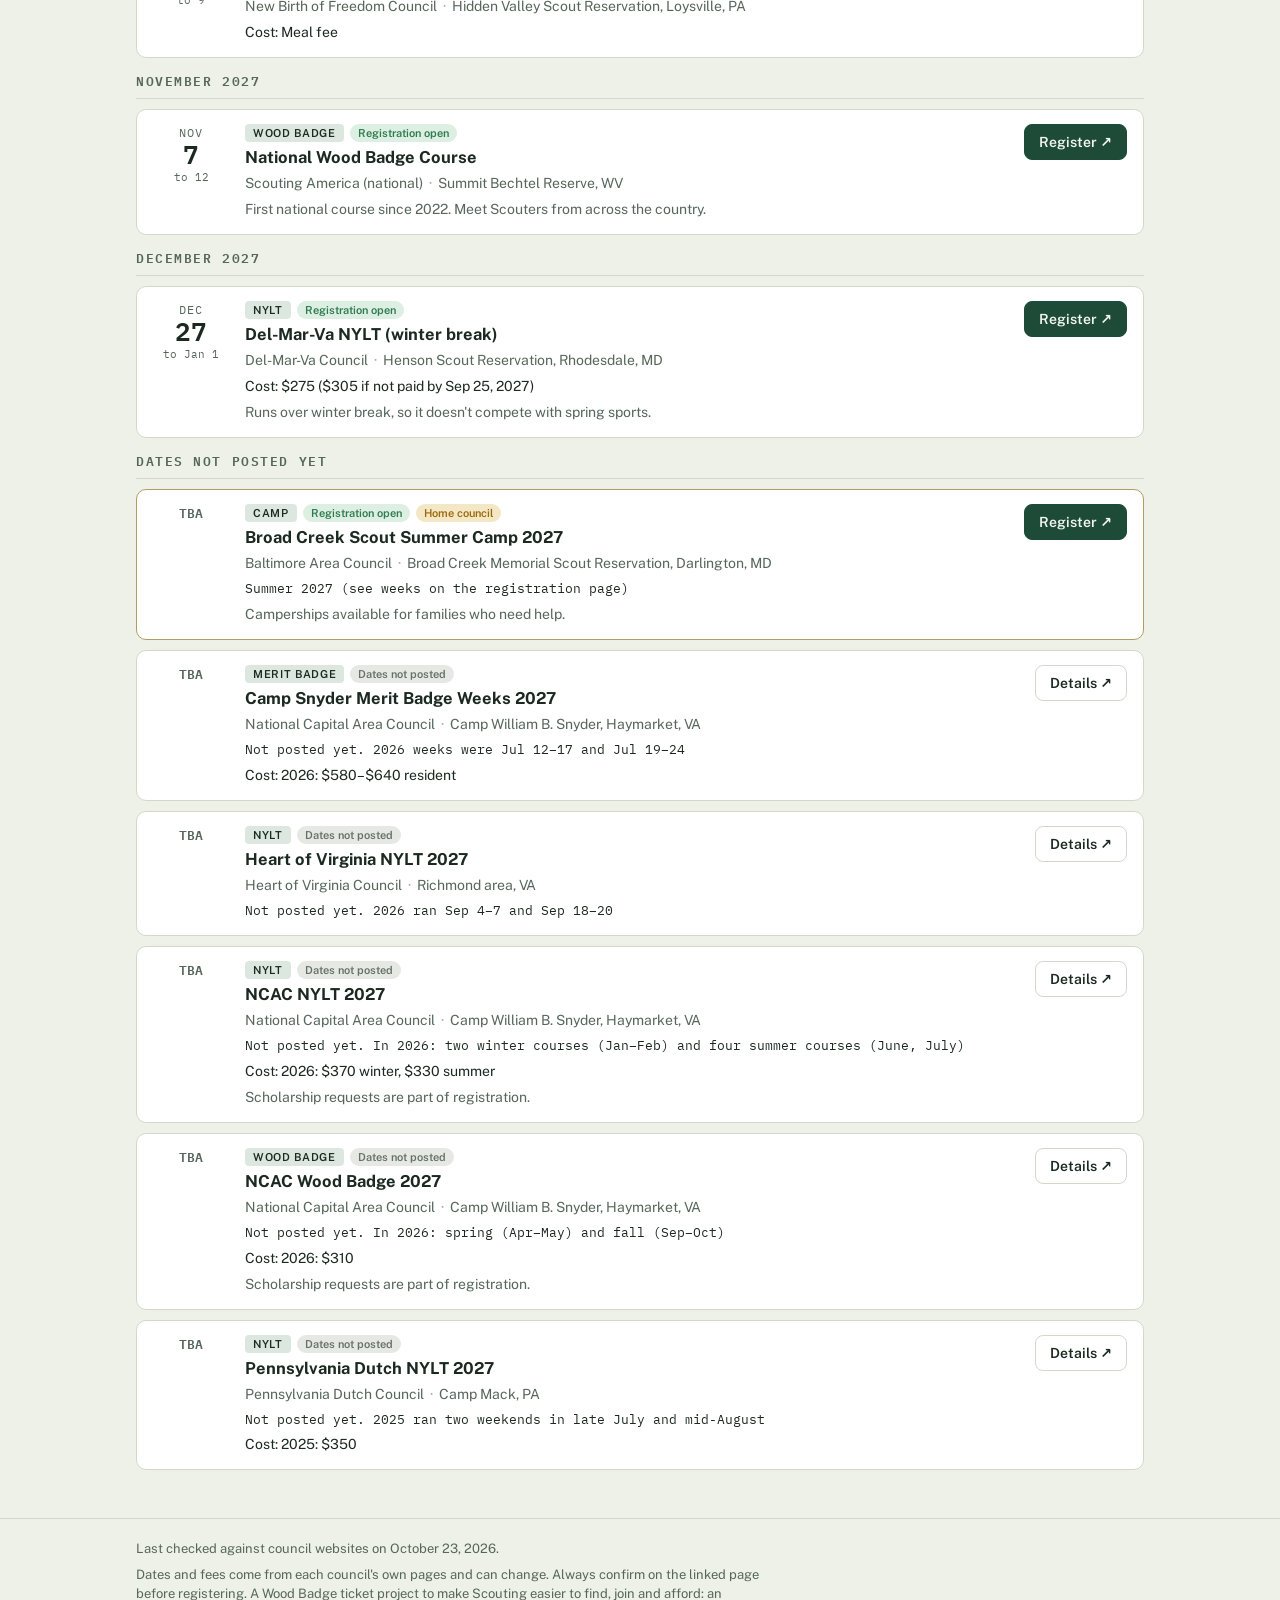
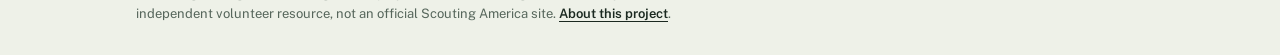
==== commit 51f5d834: "Add ticket goal pages: Help paying, Save on Scouting, Guides, About, printable sheet and QR flyer - " ====
--- a/index.html
+++ b/index.html
@@ -3,215 +3,33 @@
 <head>
 <meta charset="utf-8">
 <meta name="viewport" content="width=device-width,initial-scale=1,viewport-fit=cover">
+<title>Scouting Out Scouts</title>
 <meta name="description" content="Scouting America training, merit badge events, Order of the Arrow, camps and scholarships from councils within about two hours of Laurel, MD.">
-<style>
-:root{color-scheme:light;padding-top:env(safe-area-inset-top,0px);padding-bottom:env(safe-area-inset-bottom,0px)}
-body{margin:0;font:14px system-ui,sans-serif}
-img{max-width:100%}
-[hidden]{display:none!important}
-</style>
-<title>Scouting Out Scouts</title>
 <link rel="preconnect" href="https://fonts.googleapis.com">
 <link rel="preconnect" href="https://fonts.gstatic.com" crossorigin>
 <link rel="stylesheet" href="https://fonts.googleapis.com/css2?family=Zilla+Slab:wght@600;700&family=Public+Sans:wght@400;500;600;700&family=IBM+Plex+Mono:wght@500;600&display=swap">
-<style>
-/* Layout: a trail-sign header band over a filterable month-by-month logbook, with council, aid and pathway tabs. */
-:root {
-  --bg: #EEF1E8;
-  --surface: #FFFFFF;
-  --ink: #1B2920;
-  --muted: #56665B;
-  --line: #D2D9CA;
-  --pine: #1E4B38;
-  --pine-ink: #F2F6EF;
-  --pine-soft: #DCE8DF;
-  --gold: #9A6A0C;
-  --gold-soft: #F4E7C6;
-  --open: #2E7A4F; --open-soft: #DCEFE2;
-  --soon: #95600A; --soon-soft: #F6E8CB;
-  --tent: #3A5F8F; --tent-soft: #DDE6F2;
-  --tba: #66706A; --tba-soft: #E6E9E3;
-  --focus: #C98A12;
-  --band-accent: #F5CF73;
-  --f-display: "Zilla Slab", "Rockwell", Georgia, serif;
-  --f-body: "Public Sans", "Segoe UI", system-ui, sans-serif;
-  --f-mono: "IBM Plex Mono", ui-monospace, "SFMono-Regular", Menlo, monospace;
-}
-@media (prefers-color-scheme: dark) {
-  :root:not([data-theme="light"]) {
-    --bg: #111814; --surface: #18221C; --ink: #E4ECE3; --muted: #9AA99D; --line: #2B3A31;
-    --pine: #163A2B; --pine-ink: #E9F2EA; --pine-soft: #1F3328;
-    --gold: #E2B354; --gold-soft: #3A301A;
-    --open: #7FD1A0; --open-soft: #1D3527; --soon: #E9B862; --soon-soft: #3A2E17;
-    --tent: #9DBDE6; --tent-soft: #1E2B3D; --tba: #A5AEA8; --tba-soft: #252C28;
-    --focus: #E2B354; color-scheme: dark;
-  }
-}
-:root[data-theme="dark"] {
-  --bg: #111814; --surface: #18221C; --ink: #E4ECE3; --muted: #9AA99D; --line: #2B3A31;
-  --pine: #163A2B; --pine-ink: #E9F2EA; --pine-soft: #1F3328;
-  --gold: #E2B354; --gold-soft: #3A301A;
-  --open: #7FD1A0; --open-soft: #1D3527; --soon: #E9B862; --soon-soft: #3A2E17;
-  --tent: #9DBDE6; --tent-soft: #1E2B3D; --tba: #A5AEA8; --tba-soft: #252C28;
-  --focus: #E2B354; color-scheme: dark;
-}
-
-* { box-sizing: border-box; }
-body { background: var(--bg); color: var(--ink); font-family: var(--f-body); font-size: 15px; line-height: 1.5; }
-a { color: inherit; }
-:focus-visible { outline: 2px solid var(--focus); outline-offset: 2px; border-radius: 4px; }
-.wrap { max-width: 1040px; margin: 0 auto; padding-left: max(16px, env(safe-area-inset-left, 0px)); padding-right: max(16px, env(safe-area-inset-right, 0px)); }
-
-/* Header band */
-header.band {
-  background:
-    repeating-radial-gradient(circle at 88% 40%, transparent 0 22px, rgba(255,255,255,.05) 22px 23px),
-    var(--pine);
-  color: var(--pine-ink);
-}
-header.band .wrap { padding-block: 36px 28px; display: grid; gap: 14px; }
-.eyebrow { font-family: var(--f-mono); font-size: 12px; letter-spacing: .12em; text-transform: uppercase; opacity: .8; }
-h1 { font-family: var(--f-display); font-weight: 700; font-size: clamp(32px, 6vw, 52px); line-height: 1.02; margin: 0; text-wrap: balance; }
-.lede { max-width: 62ch; margin: 0; font-size: 16px; opacity: .92; }
-.facts { color: var(--pine-ink); display: flex; flex-wrap: wrap; gap: 8px 22px; font-family: var(--f-mono); font-size: 13px; }
-.facts b { font-weight: 700; color: var(--band-accent); }
-
-/* Tabs */
-nav.tabs { background: var(--surface); border-bottom: 1px solid var(--line); position: sticky; top: env(safe-area-inset-top, 0px); z-index: 5; }
-body::before { content: ""; position: fixed; inset: 0 0 auto; height: env(safe-area-inset-top, 0px); z-index: 10; background: var(--surface); }
-nav.tabs .wrap { display: flex; gap: 4px; overflow-x: auto; scrollbar-width: none; }
-nav.tabs button {
-  appearance: none; border: 0; background: none; color: var(--muted); font: 600 14px var(--f-body);
-  padding: 14px 12px 12px; border-bottom: 3px solid transparent; cursor: pointer; white-space: nowrap;
-}
-nav.tabs button[aria-selected="true"] { color: var(--ink); border-bottom-color: var(--gold); }
-nav.tabs button:hover { color: var(--ink); }
-
-main .wrap { padding-block: 24px 48px; }
-section[role="tabpanel"] { display: grid; gap: 20px; }
-h2 { font-family: var(--f-display); font-weight: 700; font-size: 26px; margin: 0; text-wrap: balance; }
-h3 { font-family: var(--f-display); font-weight: 600; font-size: 19px; margin: 0; text-wrap: balance; }
-.sub { color: var(--muted); margin: 0; max-width: 68ch; }
-
-/* Filters */
-.filters { display: grid; gap: 12px; background: var(--surface); border: 1px solid var(--line); border-radius: 10px; padding: 14px; }
-.row { display: flex; flex-wrap: wrap; gap: 10px; align-items: center; }
-.row > * { min-width: 0; }
-.search { flex: 1 1 240px; display: flex; }
-.search input, select {
-  width: 100%; font: 15px var(--f-body); color: var(--ink); background: var(--bg);
-  border: 1px solid var(--line); border-radius: 8px; padding: 9px 11px;
-}
-select { width: auto; max-width: 100%; }
-.chips { display: flex; flex-wrap: wrap; gap: 6px; }
-.chip {
-  font: 500 13px var(--f-body); color: var(--ink); background: var(--bg); border: 1px solid var(--line);
-  border-radius: 999px; padding: 5px 11px; cursor: pointer;
-}
-.chip[aria-pressed="true"] { background: var(--pine); color: var(--pine-ink); border-color: var(--pine); }
-:root[data-theme="dark"] .chip[aria-pressed="true"] { background: var(--gold); color: #1A1406; border-color: var(--gold); }
-@media (prefers-color-scheme: dark) { :root:not([data-theme="light"]) .chip[aria-pressed="true"] { background: var(--gold); color: #1A1406; border-color: var(--gold); } }
-.seg { display: inline-flex; border: 1px solid var(--line); border-radius: 8px; overflow: hidden; }
-.seg button { appearance: none; border: 0; background: var(--bg); color: var(--muted); font: 600 13px var(--f-body); padding: 8px 12px; cursor: pointer; }
-.seg button + button { border-left: 1px solid var(--line); }
-.seg button[aria-pressed="true"] { background: var(--pine-soft); color: var(--ink); }
-label.check { display: inline-flex; gap: 8px; align-items: center; font-size: 14px; color: var(--muted); cursor: pointer; }
-label.check input { accent-color: var(--pine); width: 16px; height: 16px; }
-.count { font-family: var(--f-mono); font-size: 13px; color: var(--muted); margin-left: auto; }
-.reset { appearance: none; background: none; border: 0; color: var(--gold); font: 600 13px var(--f-body); cursor: pointer; text-decoration: underline; }
-
-/* Logbook */
-.month { display: grid; gap: 10px; }
-.month > h3 { font-family: var(--f-mono); font-weight: 600; font-size: 13px; letter-spacing: .12em; text-transform: uppercase; color: var(--muted); padding-bottom: 6px; border-bottom: 1px solid var(--line); }
-.item {
-  display: grid; grid-template-columns: 76px minmax(0, 1fr) auto; gap: 16px; align-items: start;
-  background: var(--surface); border: 1px solid var(--line); border-radius: 10px; padding: 14px 16px;
-}
-.item.home { border-color: color-mix(in srgb, var(--gold) 55%, var(--line)); }
-.date { font-family: var(--f-mono); text-align: center; line-height: 1.1; padding-top: 2px; }
-.date .m { font-size: 12px; letter-spacing: .1em; color: var(--muted); }
-.date .d { font-size: 26px; font-weight: 600; }
-.date .r { font-size: 11px; color: var(--muted); margin-top: 3px; }
-.date .tbd { font-size: 13px; font-weight: 600; color: var(--muted); }
-.body { display: grid; gap: 5px; min-width: 0; }
-.tags { display: flex; flex-wrap: wrap; gap: 6px; }
-.tag { font: 600 11px var(--f-body); letter-spacing: .06em; text-transform: uppercase; padding: 3px 8px; border-radius: 4px; background: var(--pine-soft); color: var(--ink); }
-.pill { font: 600 11px var(--f-body); padding: 3px 8px; border-radius: 999px; }
-.pill.open { background: var(--open-soft); color: var(--open); }
-.pill.soon { background: var(--soon-soft); color: var(--soon); }
-.pill.tentative { background: var(--tent-soft); color: var(--tent); }
-.pill.tba { background: var(--tba-soft); color: var(--tba); }
-.pill.aid { background: var(--gold-soft); color: var(--gold); }
-.pill.home { background: var(--gold-soft); color: var(--gold); }
-.title { font-weight: 700; font-size: 16.5px; line-height: 1.3; }
-.meta { color: var(--muted); font-size: 14px; }
-.meta .sep { margin: 0 6px; opacity: .6; }
-.when { font-family: var(--f-mono); font-size: 13px; }
-.cost { font-size: 14px; }
-.note { font-size: 14px; color: var(--muted); }
-.go {
-  display: inline-flex; align-items: center; gap: 6px; text-decoration: none; white-space: nowrap;
-  font: 600 14px var(--f-body); padding: 9px 14px; border-radius: 8px;
-  background: var(--pine); color: var(--pine-ink); border: 1px solid var(--pine);
-}
-.go.ghost { background: transparent; color: var(--ink); border-color: var(--line); }
-.go:hover { filter: brightness(1.1); }
-.empty { background: var(--surface); border: 1px dashed var(--line); border-radius: 10px; padding: 28px; text-align: center; color: var(--muted); }
-
-@media (max-width: 640px) {
-  .item { grid-template-columns: 58px minmax(0, 1fr); }
-  .item .act { grid-column: 1 / -1; }
-  .go { width: 100%; justify-content: center; }
-  .date .d { font-size: 22px; }
-  .count { margin-left: 0; width: 100%; }
-}
-
-/* Councils */
-.grid { display: grid; grid-template-columns: repeat(auto-fill, minmax(min(100%, 300px), 1fr)); gap: 14px; }
-.council { background: var(--surface); border: 1px solid var(--line); border-radius: 10px; padding: 16px; display: grid; gap: 8px; align-content: start; }
-.council .hd { display: flex; justify-content: space-between; gap: 10px; align-items: baseline; }
-.num { font-family: var(--f-mono); font-size: 12px; color: var(--muted); white-space: nowrap; }
-.drive { font-family: var(--f-mono); font-size: 13px; color: var(--gold); }
-.links { display: flex; flex-wrap: wrap; gap: 6px 14px; font-size: 14px; }
-.links a { color: var(--pine); font-weight: 600; text-underline-offset: 3px; }
-:root[data-theme="dark"] .links a, :root[data-theme="dark"] .aid a { color: var(--open); }
-@media (prefers-color-scheme: dark) { :root:not([data-theme="light"]) .links a, :root:not([data-theme="light"]) .aid a { color: var(--open); } }
-.small { font-size: 14px; color: var(--muted); margin: 0; }
-
-/* Aid */
-.aid { display: grid; gap: 10px; }
-.aid article { background: var(--surface); border: 1px solid var(--line); border-radius: 10px; padding: 14px 16px; display: grid; gap: 4px; }
-.aid .who { font-size: 14px; color: var(--muted); }
-.aid a { color: var(--pine); font-weight: 600; font-size: 14px; text-underline-offset: 3px; }
-.callout { background: var(--gold-soft); border-radius: 10px; padding: 16px 18px; display: grid; gap: 6px; }
-.callout p { margin: 0; max-width: 70ch; }
-
-/* Pathway */
-.path { display: grid; gap: 14px; }
-.track { background: var(--surface); border: 1px solid var(--line); border-radius: 10px; padding: 16px; display: grid; gap: 12px; }
-.steps { list-style: none; margin: 0; padding: 0; display: grid; grid-template-columns: repeat(auto-fit, minmax(min(100%, 200px), 1fr)); gap: 10px; counter-reset: s; }
-.steps li { counter-increment: s; border-left: 3px solid var(--gold); padding: 4px 0 4px 12px; display: grid; gap: 3px; }
-.steps li::before { content: "Step " counter(s); font-family: var(--f-mono); font-size: 11px; letter-spacing: .1em; text-transform: uppercase; color: var(--muted); }
-.steps b { font-family: var(--f-display); font-size: 18px; }
-.steps span { font-size: 14px; color: var(--muted); }
-.steps.unordered li::before { content: none; }
-
-footer { border-top: 1px solid var(--line); }
-footer .wrap { padding-block: 20px 32px; color: var(--muted); font-size: 13px; display: grid; gap: 6px; }
-footer p { margin: 0; max-width: 80ch; }
-
-@media (prefers-reduced-motion: no-preference) {
-  .item { transition: border-color .15s; }
-  .item:hover { border-color: var(--muted); }
-}
-</style>
+<link rel="stylesheet" href="assets/site.css">
 </head>
 <body>
+<a class="skip" href="#main">Skip to content</a>
+
 <header class="band">
+  <div class="wrap top">
+    <nav class="sitenav" aria-label="Site">
+      <a class="brand" href="index.html">Scouting Out Scouts</a>
+      <ul>
+        <li><a class="nav" href="index.html" aria-current="page">Opportunities</a></li>
+        <li><a class="nav" href="help.html">Help paying</a></li>
+        <li><a class="nav" href="save.html">Save on Scouting</a></li>
+        <li><a class="nav" href="guides.html">Guides</a></li>
+        <li><a class="nav" href="about.html">About</a></li>
+      </ul>
+    </nav>
+  </div>
   <div class="wrap">
     <div class="eyebrow">Scouting America · within ≈2 hours of Laurel, MD 20708</div>
     <h1>Scouting Out Scouts</h1>
-    <p class="lede">Leadership training, merit badge events, Order of the Arrow, camps and the scholarships that help pay for them, gathered from ten councils into one list.</p>
+    <p class="lede">Leadership training, merit badge events, Order of the Arrow and camps from ten councils, gathered into one list and updated every week, so every Scout and family can find their next adventure.</p>
     <div class="facts" id="facts"><span>Loading…</span></div>
   </div>
 </header>
@@ -219,13 +37,12 @@
 <nav class="tabs" aria-label="Sections">
   <div class="wrap" role="tablist">
     <button role="tab" id="tab-events" aria-controls="events" aria-selected="true">Opportunities</button>
-    <button role="tab" id="tab-aid" aria-controls="aid" aria-selected="false">Help paying</button>
     <button role="tab" id="tab-councils" aria-controls="councils" aria-selected="false">Councils</button>
     <button role="tab" id="tab-paths" aria-controls="paths" aria-selected="false">Training path</button>
   </div>
 </nav>
 
-<main>
+<main id="main">
   <div class="wrap">
 
     <section id="events" role="tabpanel" aria-labelledby="tab-events">
@@ -247,19 +64,11 @@
           <span class="count" id="count"></span>
         </div>
       </div>
+      <div class="btnrow noprint">
+        <a class="go ghost small" href="print.html">Print a one-page sheet for parents</a>
+        <a class="go ghost small" href="help.html">Need help paying? See scholarships and camperships</a>
+      </div>
       <div id="list" class="path"><div class="empty">Loading opportunities…</div></div>
-    </section>
-
-    <section id="aid" role="tabpanel" aria-labelledby="tab-aid" hidden>
-      <div>
-        <h2>Help paying</h2>
-        <p class="sub">Cost should never be the reason a Scout or leader stays home. Every council below sets aside money for camp, NYLT or Wood Badge. Ask early: most funds are first come, first served.</p>
-      </div>
-      <div class="callout">
-        <h3>Before you apply</h3>
-        <p>Ask your unit first. Many troops and packs cover part of NYLT or Wood Badge from popcorn and camp card sales, and chartered organizations and employers often pay for Wood Badge as leadership training. Apply for camperships before you pay camp fees, since most councils won't refund fees paid before an award.</p>
-      </div>
-      <div class="aid" id="aidList"></div>
     </section>
 
     <section id="councils" role="tabpanel" aria-labelledby="tab-councils" hidden>
@@ -295,8 +104,8 @@
         <h3>Along the way</h3>
         <ul class="steps unordered">
           <li><b>Order of the Arrow</b><span>Scouting's honor society. Members are elected by their troop; each council has a lodge with its own events.</span></li>
-          <li><b>Merit badge events</b><span>Workshops, merit badge days and colleges. Bring a blue card signed by your Scoutmaster.</span></li>
-          <li><b>Fundamentals of Training</b><span>For youth and adults who will teach ILST or other courses.</span></li>
+          <li><b>Merit badge events</b><span>Workshops, merit badge days and colleges. Bring a blue card signed by your Scoutmaster. <a href="guides.html#eagle">See the Eagle-required list.</a></span></li>
+          <li><b>Merit badge counselors</b><span>Adults who share a skill or career with Scouts. <a href="guides.html#counselor">Become one.</a></span></li>
         </ul>
       </div>
     </section>
@@ -307,12 +116,14 @@
 <footer>
   <div class="wrap">
     <p id="checked"></p>
-    <p>Dates and fees come from each council's own pages and can change. Always confirm on the linked page before registering. Built as a Wood Badge ticket project to make Scouting opportunities easier to find and afford.</p>
+    <p>Dates and fees come from each council's own pages and can change. Always confirm on the linked page before registering. A Wood Badge ticket project to make Scouting easier to find, join and afford: an independent volunteer resource, not an official Scouting America site. <a href="about.html">About this project</a>.</p>
   </div>
 </footer>
 
+<script src="assets/site.js"></script>
 <script>
 (function () {
+  const { el, linkOrNote, parse, MONTHS, MONTHS_LONG, fmtDate, today: todayFn, loadData } = window.SOS;
   const TYPES = ["NYLT", "ILST / ILSC", "NAYLE", "Wood Badge", "BALOO / IOLS", "Adult Training", "Merit Badge", "Order of the Arrow", "Camp"];
   const STATUS = {
     open: "Registration open",
@@ -320,45 +131,19 @@
     tentative: "Save the date",
     tba: "Dates not posted"
   };
-  // Only links to these official Scouting sites are ever shown, whatever data.json says.
-  const APPROVED = ["scouting.org", "scoutingevent.com", "247scouting.com", "summitbsa.org", "nesa.org",
-    "baltimorescouting.org", "broadcreekscouting.org", "ncacscouting.org", "gotosnyder.org",
-    "delmarvacouncil.org", "sacscouting.org", "newbirthoffreedom.org", "padutchbsa.org", "cccbsa.org",
-    "hovc.org", "scoutingphilly.org", "virginiaheadwaters.org"];
-  function safeUrl(u) {
-    try {
-      const url = new URL(u);
-      if (url.protocol !== "https:" && url.protocol !== "http:") return null;
-      const h = url.hostname.toLowerCase();
-      return APPROVED.some(d => h === d || h.endsWith("." + d)) ? url.href : null;
-    } catch (e) { return null; }
-  }
-  function linkOrNote(u, cls, text) {
-    const href = safeUrl(u);
-    if (!href) return el("span", "small", "Link pending review");
-    const a = el("a", cls, text); a.href = href; a.target = "_blank"; a.rel = "noopener noreferrer";
-    return a;
-  }
-  const MONTHS = ["Jan","Feb","Mar","Apr","May","Jun","Jul","Aug","Sep","Oct","Nov","Dec"];
-  const MONTHS_LONG = ["January","February","March","April","May","June","July","August","September","October","November","December"];
 
   let DATA = null, councils = {};
+  const today = todayFn();
   const state = { q: "", aud: "All", council: "", types: new Set(), openOnly: false, showTba: true };
 
   try {
     const saved = JSON.parse(localStorage.getItem("trailhead-filters") || "null");
-    if (saved) {
-      Object.assign(state, saved, { types: new Set(saved.types || []) });
-    }
+    if (saved) Object.assign(state, saved, { types: new Set(saved.types || []) });
   } catch (e) {}
   function save() {
     try { localStorage.setItem("trailhead-filters", JSON.stringify({ ...state, types: [...state.types] })); } catch (e) {}
   }
-
   const $ = (s) => document.querySelector(s);
-  const el = (tag, cls, text) => { const n = document.createElement(tag); if (cls) n.className = cls; if (text != null) n.textContent = text; return n; };
-  const parse = (iso) => { if (!iso) return null; const [y, m, d] = iso.split("-").map(Number); return new Date(y, m - 1, d); };
-  const today = (() => { const t = new Date(); return new Date(t.getFullYear(), t.getMonth(), t.getDate()); })();
 
   // Tabs
   const tabs = [...document.querySelectorAll('[role="tab"]')];
@@ -371,9 +156,10 @@
   }
   tabs.forEach(t => t.addEventListener("click", () => show(t.getAttribute("aria-controls"))));
   const hash = (location.hash || "").slice(1);
-  if (["events", "aid", "councils", "paths"].includes(hash)) show(hash);
-
-  // Filters UI
+  if (hash === "aid") location.replace("help.html");
+  if (["events", "councils", "paths"].includes(hash)) show(hash);
+
+  // Filters
   const typeBox = $("#types");
   TYPES.forEach(t => {
     const b = el("button", "chip", t);
@@ -442,7 +228,6 @@
     const c = councils[o.council] || {};
     const art = el("article", "item" + (c.home ? " home" : ""));
     art.appendChild(dateBlock(o));
-
     const body = el("div", "body");
     const tags = el("div", "tags");
     tags.appendChild(el("span", "tag", o.type));
@@ -451,7 +236,6 @@
     if (o.aid) tags.appendChild(el("span", "pill aid", "Scholarships"));
     body.appendChild(tags);
     body.appendChild(el("div", "title", o.title));
-
     const meta = el("div", "meta");
     meta.append(c.name || o.council);
     if (o.location) { meta.appendChild(el("span", "sep", "·")); meta.append(o.location); }
@@ -460,7 +244,6 @@
     if (o.cost) body.appendChild(el("div", "cost", "Cost: " + o.cost));
     if (o.note) body.appendChild(el("div", "note", o.note));
     art.appendChild(body);
-
     const act = el("div", "act");
     act.appendChild(linkOrNote(o.url, "go" + (o.status === "open" ? "" : " ghost"), o.status === "open" ? "Register ↗" : "Details ↗"));
     art.appendChild(act);
@@ -502,8 +285,7 @@
       hd.appendChild(el("h3", null, c.name));
       if (c.number) hd.appendChild(el("span", "num", "#" + c.number));
       card.appendChild(hd);
-      const line = el("div", "drive", "≈ " + c.drive + " · " + c.hq);
-      card.appendChild(line);
+      card.appendChild(el("div", "drive", "≈ " + c.drive + " · " + c.hq));
       if (c.home || c.edge || c.national) {
         const t = el("div", "tags");
         if (c.home) t.appendChild(el("span", "pill home", "Home council"));
@@ -514,30 +296,13 @@
       card.appendChild(el("p", "small", c.note));
       if (c.lodge) card.appendChild(el("p", "small", "OA: " + c.lodge));
       const links = el("div", "links");
-      c.links.forEach(l => { if (safeUrl(l.url)) links.appendChild(linkOrNote(l.url, null, l.label + " ↗")); });
+      c.links.forEach(l => { if (window.SOS.safeUrl(l.url)) links.appendChild(linkOrNote(l.url, null, l.label + " ↗")); });
       card.appendChild(links);
       grid.appendChild(card);
     });
   }
 
-  function renderAid() {
-    const box = $("#aidList");
-    DATA.aid.forEach(x => {
-      const c = councils[x.council] || {};
-      const art = el("article");
-      const t = el("div", "tags"); t.appendChild(el("span", "tag", c.name || x.council)); art.appendChild(t);
-      art.appendChild(el("h3", null, x.title));
-      art.appendChild(el("div", "who", x.who));
-      art.appendChild(el("div", null, x.how));
-      art.appendChild(linkOrNote(x.url, null, "Open ↗"));
-      box.appendChild(art);
-    });
-  }
-
-  function fmtDate(iso) { const d = parse(iso); return d ? MONTHS_LONG[d.getMonth()] + " " + d.getDate() + ", " + d.getFullYear() : ""; }
-
-  fetch("data.json", { cache: "no-cache" })
-    .then(r => { if (!r.ok) throw new Error(r.status); return r.json(); })
+  loadData()
     .then(d => {
       DATA = d;
       d.councils.forEach(c => { councils[c.id] = c; });
@@ -551,7 +316,7 @@
         const s = el("span"); s.append(pre); s.appendChild(el("b", null, String(v))); s.append(post); facts.appendChild(s);
       });
       $("#checked").textContent = "Last checked against council websites on " + fmtDate(d.lastChecked) + ".";
-      renderList(); renderCouncils(); renderAid();
+      renderList(); renderCouncils();
     })
     .catch(() => {
       $("#list").textContent = "";
@@ -560,6 +325,5 @@
     });
 })();
 </script>
-
 </body>
 </html>
--- a/assets/site.css
+++ b/assets/site.css
@@ -0,0 +1,288 @@
+/* Scouting Out Scouts. Layout: a trail-sign header band carrying the site menu, over plain reading pages and a filterable month-by-month logbook. */
+:root {
+  --bg: #EEF1E8;
+  --surface: #FFFFFF;
+  --ink: #1B2920;
+  --muted: #56665B;
+  --line: #D2D9CA;
+  --pine: #1E4B38;
+  --pine-ink: #F2F6EF;
+  --pine-soft: #DCE8DF;
+  --gold: #9A6A0C;
+  --gold-soft: #F4E7C6;
+  --open: #2E7A4F; --open-soft: #DCEFE2;
+  --soon: #95600A; --soon-soft: #F6E8CB;
+  --tent: #3A5F8F; --tent-soft: #DDE6F2;
+  --tba: #66706A; --tba-soft: #E6E9E3;
+  --focus: #C98A12;
+  --band-accent: #F5CF73;
+  --f-display: "Zilla Slab", "Rockwell", Georgia, serif;
+  --f-body: "Public Sans", "Segoe UI", system-ui, sans-serif;
+  --f-mono: "IBM Plex Mono", ui-monospace, "SFMono-Regular", Menlo, monospace;
+}
+@media (prefers-color-scheme: dark) {
+  :root:not([data-theme="light"]) {
+    --bg: #111814; --surface: #18221C; --ink: #E4ECE3; --muted: #9AA99D; --line: #2B3A31;
+    --pine: #163A2B; --pine-ink: #E9F2EA; --pine-soft: #1F3328;
+    --gold: #E2B354; --gold-soft: #3A301A;
+    --open: #7FD1A0; --open-soft: #1D3527; --soon: #E9B862; --soon-soft: #3A2E17;
+    --tent: #9DBDE6; --tent-soft: #1E2B3D; --tba: #A5AEA8; --tba-soft: #252C28;
+    --focus: #E2B354; color-scheme: dark;
+  }
+}
+:root[data-theme="dark"] {
+  --bg: #111814; --surface: #18221C; --ink: #E4ECE3; --muted: #9AA99D; --line: #2B3A31;
+  --pine: #163A2B; --pine-ink: #E9F2EA; --pine-soft: #1F3328;
+  --gold: #E2B354; --gold-soft: #3A301A;
+  --open: #7FD1A0; --open-soft: #1D3527; --soon: #E9B862; --soon-soft: #3A2E17;
+  --tent: #9DBDE6; --tent-soft: #1E2B3D; --tba: #A5AEA8; --tba-soft: #252C28;
+  --focus: #E2B354; color-scheme: dark;
+}
+
+* { box-sizing: border-box; }
+html { -webkit-text-size-adjust: 100%; }
+[hidden] { display: none !important; }
+img { max-width: 100%; }
+body { margin: 0; background: var(--bg); color: var(--ink); font-family: var(--f-body); font-size: 15px; line-height: 1.5; }
+a { color: inherit; }
+:focus-visible { outline: 2px solid var(--focus); outline-offset: 2px; border-radius: 4px; }
+.wrap { max-width: 1040px; margin: 0 auto; padding-left: max(16px, env(safe-area-inset-left, 0px)); padding-right: max(16px, env(safe-area-inset-right, 0px)); }
+
+/* Header band */
+header.band {
+  background:
+    repeating-radial-gradient(circle at 88% 40%, transparent 0 22px, rgba(255,255,255,.05) 22px 23px),
+    var(--pine);
+  color: var(--pine-ink);
+}
+header.band .wrap { padding-block: 36px 28px; display: grid; gap: 14px; }
+.eyebrow { font-family: var(--f-mono); font-size: 12px; letter-spacing: .12em; text-transform: uppercase; opacity: .8; }
+h1 { font-family: var(--f-display); font-weight: 700; font-size: clamp(32px, 6vw, 52px); line-height: 1.02; margin: 0; text-wrap: balance; }
+.lede { max-width: 62ch; margin: 0; font-size: 16px; opacity: .92; }
+.facts { color: var(--pine-ink); display: flex; flex-wrap: wrap; gap: 8px 22px; font-family: var(--f-mono); font-size: 13px; }
+.facts b { font-weight: 700; color: var(--band-accent); }
+
+/* Tabs */
+nav.tabs { background: var(--surface); border-bottom: 1px solid var(--line); position: sticky; top: env(safe-area-inset-top, 0px); z-index: 5; }
+body::before { content: ""; position: fixed; inset: 0 0 auto; height: env(safe-area-inset-top, 0px); z-index: 10; background: var(--surface); }
+nav.tabs .wrap { display: flex; gap: 4px; overflow-x: auto; scrollbar-width: none; }
+nav.tabs button {
+  appearance: none; border: 0; background: none; color: var(--muted); font: 600 14px var(--f-body);
+  padding: 14px 12px 12px; border-bottom: 3px solid transparent; cursor: pointer; white-space: nowrap;
+}
+nav.tabs button[aria-selected="true"] { color: var(--ink); border-bottom-color: var(--gold); }
+nav.tabs button:hover { color: var(--ink); }
+
+main .wrap { padding-block: 24px 48px; }
+section[role="tabpanel"] { display: grid; gap: 20px; }
+h2 { font-family: var(--f-display); font-weight: 700; font-size: 26px; margin: 0; text-wrap: balance; }
+h3 { font-family: var(--f-display); font-weight: 600; font-size: 19px; margin: 0; text-wrap: balance; }
+.sub { color: var(--muted); margin: 0; max-width: 68ch; }
+
+/* Filters */
+.filters { display: grid; gap: 12px; background: var(--surface); border: 1px solid var(--line); border-radius: 10px; padding: 14px; }
+.row { display: flex; flex-wrap: wrap; gap: 10px; align-items: center; }
+.row > * { min-width: 0; }
+.search { flex: 1 1 240px; display: flex; }
+.search input, select {
+  width: 100%; font: 15px var(--f-body); color: var(--ink); background: var(--bg);
+  border: 1px solid var(--line); border-radius: 8px; padding: 9px 11px;
+}
+select { width: auto; max-width: 100%; }
+.chips { display: flex; flex-wrap: wrap; gap: 6px; }
+.chip {
+  font: 500 13px var(--f-body); color: var(--ink); background: var(--bg); border: 1px solid var(--line);
+  border-radius: 999px; padding: 5px 11px; cursor: pointer;
+}
+.chip[aria-pressed="true"] { background: var(--pine); color: var(--pine-ink); border-color: var(--pine); }
+:root[data-theme="dark"] .chip[aria-pressed="true"] { background: var(--gold); color: #1A1406; border-color: var(--gold); }
+@media (prefers-color-scheme: dark) { :root:not([data-theme="light"]) .chip[aria-pressed="true"] { background: var(--gold); color: #1A1406; border-color: var(--gold); } }
+.seg { display: inline-flex; border: 1px solid var(--line); border-radius: 8px; overflow: hidden; }
+.seg button { appearance: none; border: 0; background: var(--bg); color: var(--muted); font: 600 13px var(--f-body); padding: 8px 12px; cursor: pointer; }
+.seg button + button { border-left: 1px solid var(--line); }
+.seg button[aria-pressed="true"] { background: var(--pine-soft); color: var(--ink); }
+label.check { display: inline-flex; gap: 8px; align-items: center; font-size: 14px; color: var(--muted); cursor: pointer; }
+label.check input { accent-color: var(--pine); width: 16px; height: 16px; }
+.count { font-family: var(--f-mono); font-size: 13px; color: var(--muted); margin-left: auto; }
+.reset { appearance: none; background: none; border: 0; color: var(--gold); font: 600 13px var(--f-body); cursor: pointer; text-decoration: underline; }
+
+/* Logbook */
+.month { display: grid; gap: 10px; }
+.month > h3 { font-family: var(--f-mono); font-weight: 600; font-size: 13px; letter-spacing: .12em; text-transform: uppercase; color: var(--muted); padding-bottom: 6px; border-bottom: 1px solid var(--line); }
+.item {
+  display: grid; grid-template-columns: 76px minmax(0, 1fr) auto; gap: 16px; align-items: start;
+  background: var(--surface); border: 1px solid var(--line); border-radius: 10px; padding: 14px 16px;
+}
+.item.home { border-color: color-mix(in srgb, var(--gold) 55%, var(--line)); }
+.date { font-family: var(--f-mono); text-align: center; line-height: 1.1; padding-top: 2px; }
+.date .m { font-size: 12px; letter-spacing: .1em; color: var(--muted); }
+.date .d { font-size: 26px; font-weight: 600; }
+.date .r { font-size: 11px; color: var(--muted); margin-top: 3px; }
+.date .tbd { font-size: 13px; font-weight: 600; color: var(--muted); }
+.body { display: grid; gap: 5px; min-width: 0; }
+.tags { display: flex; flex-wrap: wrap; gap: 6px; }
+.tag { font: 600 11px var(--f-body); letter-spacing: .06em; text-transform: uppercase; padding: 3px 8px; border-radius: 4px; background: var(--pine-soft); color: var(--ink); }
+.pill { font: 600 11px var(--f-body); padding: 3px 8px; border-radius: 999px; }
+.pill.open { background: var(--open-soft); color: var(--open); }
+.pill.soon { background: var(--soon-soft); color: var(--soon); }
+.pill.tentative { background: var(--tent-soft); color: var(--tent); }
+.pill.tba { background: var(--tba-soft); color: var(--tba); }
+.pill.aid { background: var(--gold-soft); color: var(--gold); }
+.pill.home { background: var(--gold-soft); color: var(--gold); }
+.title { font-weight: 700; font-size: 16.5px; line-height: 1.3; }
+.meta { color: var(--muted); font-size: 14px; }
+.meta .sep { margin: 0 6px; opacity: .6; }
+.when { font-family: var(--f-mono); font-size: 13px; }
+.cost { font-size: 14px; }
+.note { font-size: 14px; color: var(--muted); }
+.go {
+  display: inline-flex; align-items: center; gap: 6px; text-decoration: none; white-space: nowrap;
+  font: 600 14px var(--f-body); padding: 9px 14px; border-radius: 8px;
+  background: var(--pine); color: var(--pine-ink); border: 1px solid var(--pine);
+}
+.go.ghost { background: transparent; color: var(--ink); border-color: var(--line); }
+.go:hover { filter: brightness(1.1); }
+.empty { background: var(--surface); border: 1px dashed var(--line); border-radius: 10px; padding: 28px; text-align: center; color: var(--muted); }
+
+@media (max-width: 640px) {
+  .item { grid-template-columns: 58px minmax(0, 1fr); }
+  .item .act { grid-column: 1 / -1; }
+  .go { width: 100%; justify-content: center; }
+  .date .d { font-size: 22px; }
+  .count { margin-left: 0; width: 100%; }
+}
+
+/* Councils */
+.grid { display: grid; grid-template-columns: repeat(auto-fill, minmax(min(100%, 300px), 1fr)); gap: 14px; }
+.council { background: var(--surface); border: 1px solid var(--line); border-radius: 10px; padding: 16px; display: grid; gap: 8px; align-content: start; }
+.council .hd { display: flex; justify-content: space-between; gap: 10px; align-items: baseline; }
+.num { font-family: var(--f-mono); font-size: 12px; color: var(--muted); white-space: nowrap; }
+.drive { font-family: var(--f-mono); font-size: 13px; color: var(--gold); }
+.links { display: flex; flex-wrap: wrap; gap: 6px 14px; font-size: 14px; }
+.links a { color: var(--pine); font-weight: 600; text-underline-offset: 3px; }
+:root[data-theme="dark"] .links a, :root[data-theme="dark"] .aid a { color: var(--open); }
+@media (prefers-color-scheme: dark) { :root:not([data-theme="light"]) .links a, :root:not([data-theme="light"]) .aid a { color: var(--open); } }
+.small { font-size: 14px; color: var(--muted); margin: 0; }
+
+/* Aid */
+.aid { display: grid; gap: 10px; }
+.aid article { background: var(--surface); border: 1px solid var(--line); border-radius: 10px; padding: 14px 16px; display: grid; gap: 4px; }
+.aid .who { font-size: 14px; color: var(--muted); }
+.aid a { color: var(--pine); font-weight: 600; font-size: 14px; text-underline-offset: 3px; }
+.callout { background: var(--gold-soft); border-radius: 10px; padding: 16px 18px; display: grid; gap: 6px; }
+.callout p { margin: 0; max-width: 70ch; }
+
+/* Pathway */
+.path { display: grid; gap: 14px; }
+.track { background: var(--surface); border: 1px solid var(--line); border-radius: 10px; padding: 16px; display: grid; gap: 12px; }
+.steps { list-style: none; margin: 0; padding: 0; display: grid; grid-template-columns: repeat(auto-fit, minmax(min(100%, 200px), 1fr)); gap: 10px; counter-reset: s; }
+.steps li { counter-increment: s; border-left: 3px solid var(--gold); padding: 4px 0 4px 12px; display: grid; gap: 3px; }
+.steps li::before { content: "Step " counter(s); font-family: var(--f-mono); font-size: 11px; letter-spacing: .1em; text-transform: uppercase; color: var(--muted); }
+.steps b { font-family: var(--f-display); font-size: 18px; }
+.steps span { font-size: 14px; color: var(--muted); }
+.steps.unordered li::before { content: none; }
+
+footer { border-top: 1px solid var(--line); }
+footer .wrap { padding-block: 20px 32px; color: var(--muted); font-size: 13px; display: grid; gap: 6px; }
+footer p { margin: 0; max-width: 80ch; }
+
+@media (prefers-reduced-motion: no-preference) {
+  .item { transition: border-color .15s; }
+  .item:hover { border-color: var(--muted); }
+}
+
+/* ---------- Site-wide additions ---------- */
+.skip { position: absolute; left: -9999px; top: 0; }
+.skip:focus { left: 16px; top: 8px; z-index: 20; background: var(--surface); color: var(--ink); padding: 8px 12px; border-radius: 6px; }
+
+/* Site menu inside the header band */
+.sitenav { display: flex; flex-wrap: wrap; align-items: center; gap: 6px 18px; padding-block: 14px 0; }
+.sitenav .brand { font-family: var(--f-display); font-weight: 700; font-size: 18px; color: var(--pine-ink); text-decoration: none; margin-right: auto; }
+.sitenav ul { list-style: none; display: flex; flex-wrap: wrap; gap: 2px 4px; margin: 0; padding: 0; }
+.sitenav a.nav { color: var(--pine-ink); opacity: .85; text-decoration: none; font: 600 14px var(--f-body); padding: 6px 10px; border-radius: 6px; display: inline-block; }
+.sitenav a.nav:hover { opacity: 1; background: rgba(255,255,255,.08); }
+.sitenav a.nav[aria-current="page"] { opacity: 1; background: rgba(255,255,255,.12); box-shadow: inset 0 -2px 0 var(--band-accent); }
+header.band.page .wrap { padding-block: 0 26px; }
+header.band.page h1 { font-size: clamp(28px, 5vw, 42px); }
+header.band .wrap.top { padding-block: 0; }
+
+/* Reading pages */
+.prose { display: grid; gap: 28px; }
+.prose section { display: grid; gap: 12px; scroll-margin-top: 16px; }
+.prose p, .prose li { max-width: 70ch; }
+.prose p { margin: 0; }
+.prose ul, .prose ol { margin: 0; padding-left: 22px; display: grid; gap: 6px; }
+.prose a { color: var(--pine); font-weight: 600; text-underline-offset: 3px; }
+:root[data-theme="dark"] .prose a { color: var(--open); }
+@media (prefers-color-scheme: dark) { :root:not([data-theme="light"]) .prose a { color: var(--open); } }
+.prose h2 { padding-top: 6px; border-top: 1px solid var(--line); padding-block-start: 22px; }
+.prose > section:first-child h2, .prose h2.flush { border-top: 0; padding-top: 0; }
+.eyebrow-dark { font-family: var(--f-mono); font-size: 12px; letter-spacing: .12em; text-transform: uppercase; color: var(--muted); }
+
+.toc { display: flex; flex-wrap: wrap; gap: 8px; }
+.toc a { text-decoration: none; font: 600 14px var(--f-body); color: var(--ink); background: var(--surface); border: 1px solid var(--line); border-radius: 999px; padding: 7px 14px; }
+.toc a:hover { border-color: var(--muted); }
+
+.start { display: grid; grid-template-columns: repeat(auto-fit, minmax(min(100%, 230px), 1fr)); gap: 12px; }
+.start a { display: grid; gap: 4px; text-decoration: none; color: var(--ink); background: var(--surface); border: 1px solid var(--line); border-radius: 10px; padding: 14px 16px; }
+.start a:hover { border-color: var(--muted); }
+.start b { font-family: var(--f-display); font-size: 18px; }
+.start span { color: var(--muted); font-size: 14px; }
+
+.panel { background: var(--surface); border: 1px solid var(--line); border-radius: 10px; padding: 16px 18px; display: grid; gap: 10px; }
+.panel h3 { font-size: 18px; }
+.cols { display: grid; grid-template-columns: repeat(auto-fit, minmax(min(100%, 280px), 1fr)); gap: 14px; }
+.cols > * { min-width: 0; }
+
+ol.numbered { list-style: none; padding: 0; counter-reset: n; display: grid; gap: 12px; }
+ol.numbered > li { counter-increment: n; display: grid; grid-template-columns: 34px minmax(0, 1fr); gap: 12px; align-items: start; max-width: 76ch; }
+ol.numbered > li::before { content: counter(n); font: 600 15px var(--f-mono); width: 30px; height: 30px; border-radius: 50%; display: grid; place-items: center; background: var(--pine-soft); color: var(--ink); }
+ol.numbered > li > div { display: grid; gap: 4px; }
+
+ul.checks { list-style: none; padding: 0; }
+ul.checks li { padding-left: 26px; position: relative; }
+ul.checks li::before { content: ""; position: absolute; left: 2px; top: .35em; width: 12px; height: 12px; border: 2px solid var(--gold); border-radius: 3px; }
+
+.tablewrap { overflow-x: auto; border: 1px solid var(--line); border-radius: 10px; background: var(--surface); }
+table.simple { border-collapse: collapse; width: 100%; font-size: 14px; }
+table.simple th, table.simple td { text-align: left; vertical-align: top; padding: 10px 12px; border-bottom: 1px solid var(--line); }
+table.simple th { font: 600 12px var(--f-body); letter-spacing: .06em; text-transform: uppercase; color: var(--muted); background: var(--bg); }
+table.simple tr:last-child td { border-bottom: 0; }
+
+.badges { display: grid; grid-template-columns: repeat(auto-fill, minmax(min(100%, 240px), 1fr)); gap: 8px; list-style: none; padding: 0 !important; }
+.badges li { background: var(--surface); border: 1px solid var(--line); border-radius: 8px; padding: 9px 12px; font-weight: 600; max-width: none !important; }
+.badges li small { display: block; font-weight: 400; color: var(--muted); }
+
+.law { display: flex; flex-wrap: wrap; gap: 6px; }
+.law span { font: 600 12px var(--f-body); padding: 3px 9px; border-radius: 999px; background: var(--gold-soft); color: var(--gold); }
+.law span.wb { background: var(--pine-soft); color: var(--ink); }
+.goal { display: grid; gap: 10px; background: var(--surface); border: 1px solid var(--line); border-radius: 10px; padding: 18px; }
+.goal .num { font: 600 12px var(--f-mono); letter-spacing: .1em; text-transform: uppercase; color: var(--muted); }
+.goal dl { display: grid; grid-template-columns: max-content minmax(0, 1fr); gap: 6px 14px; margin: 0; font-size: 14px; }
+.goal dt { font-weight: 700; }
+.goal dd { margin: 0; color: var(--ink); }
+@media (max-width: 560px) { .goal dl { grid-template-columns: 1fr; } .goal dd { margin-bottom: 6px; } }
+
+.btnrow { display: flex; flex-wrap: wrap; gap: 10px; }
+.go.small { padding: 7px 12px; font-size: 13px; }
+button.go { cursor: pointer; font-family: var(--f-body); }
+
+.qr { background: #fff; padding: 8px; border-radius: 8px; width: 132px; height: 132px; }
+.copyable { font-family: var(--f-mono); font-size: 13px; background: var(--bg); border: 1px solid var(--line); border-radius: 6px; padding: 2px 6px; user-select: all; overflow-wrap: anywhere; }
+
+/* ---------- Print ---------- */
+@media print {
+  :root { --bg: #fff; --surface: #fff; --ink: #000; --muted: #333; --line: #bbb; --pine: #1E4B38; --pine-ink: #fff; --pine-soft: #eee; color-scheme: light; }
+  body { background: #fff; color: #000; font-size: 11pt; }
+  .noprint, nav.tabs, .sitenav ul, .filters, footer { display: none !important; }
+  header.band { background: #fff !important; color: #000; border-bottom: 2px solid #000; }
+  header.band * { color: #000 !important; }
+  a { color: #000 !important; text-decoration: none; }
+  .item, .panel, .goal { break-inside: avoid; }
+}
+
+/* Details, footer links */
+details { border-top: 1px solid var(--line); padding-top: 8px; }
+details summary { cursor: pointer; }
+details ul { margin-top: 8px; }
+footer a { color: var(--ink); font-weight: 600; text-underline-offset: 3px; }
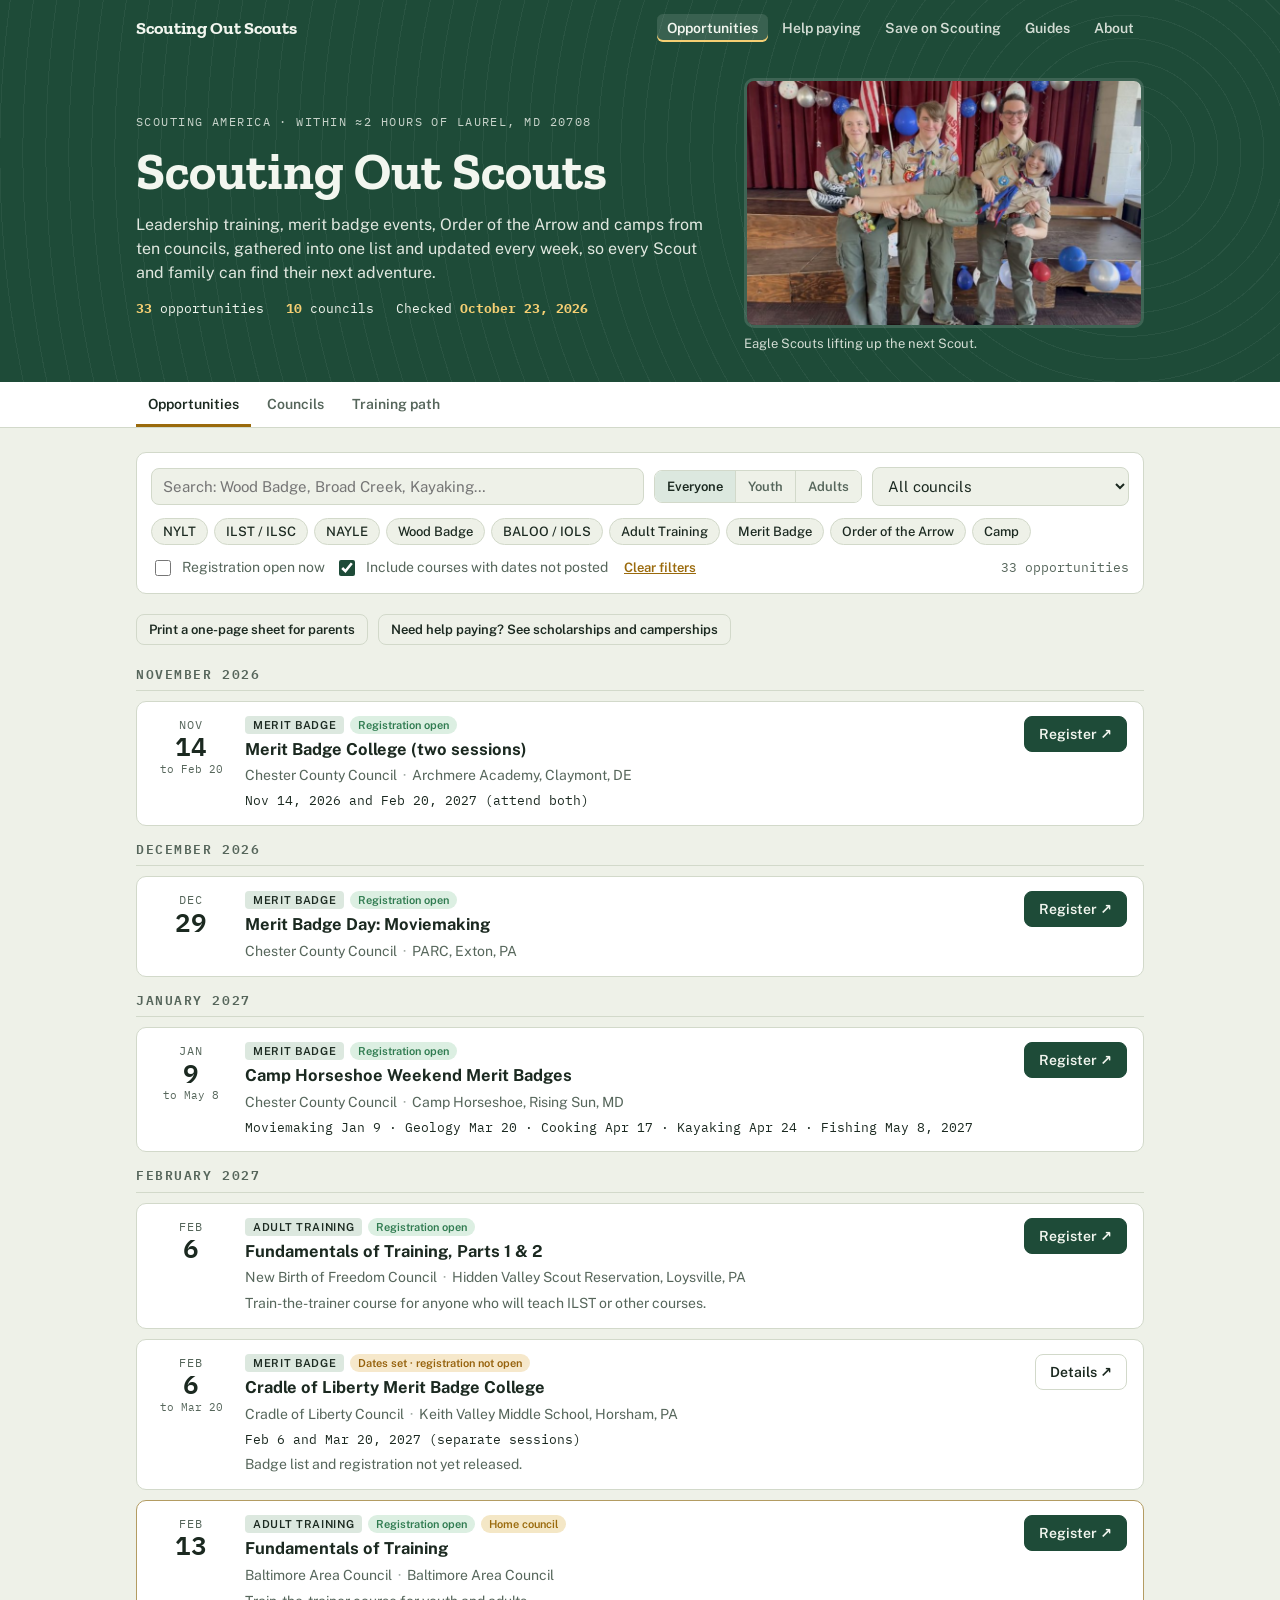
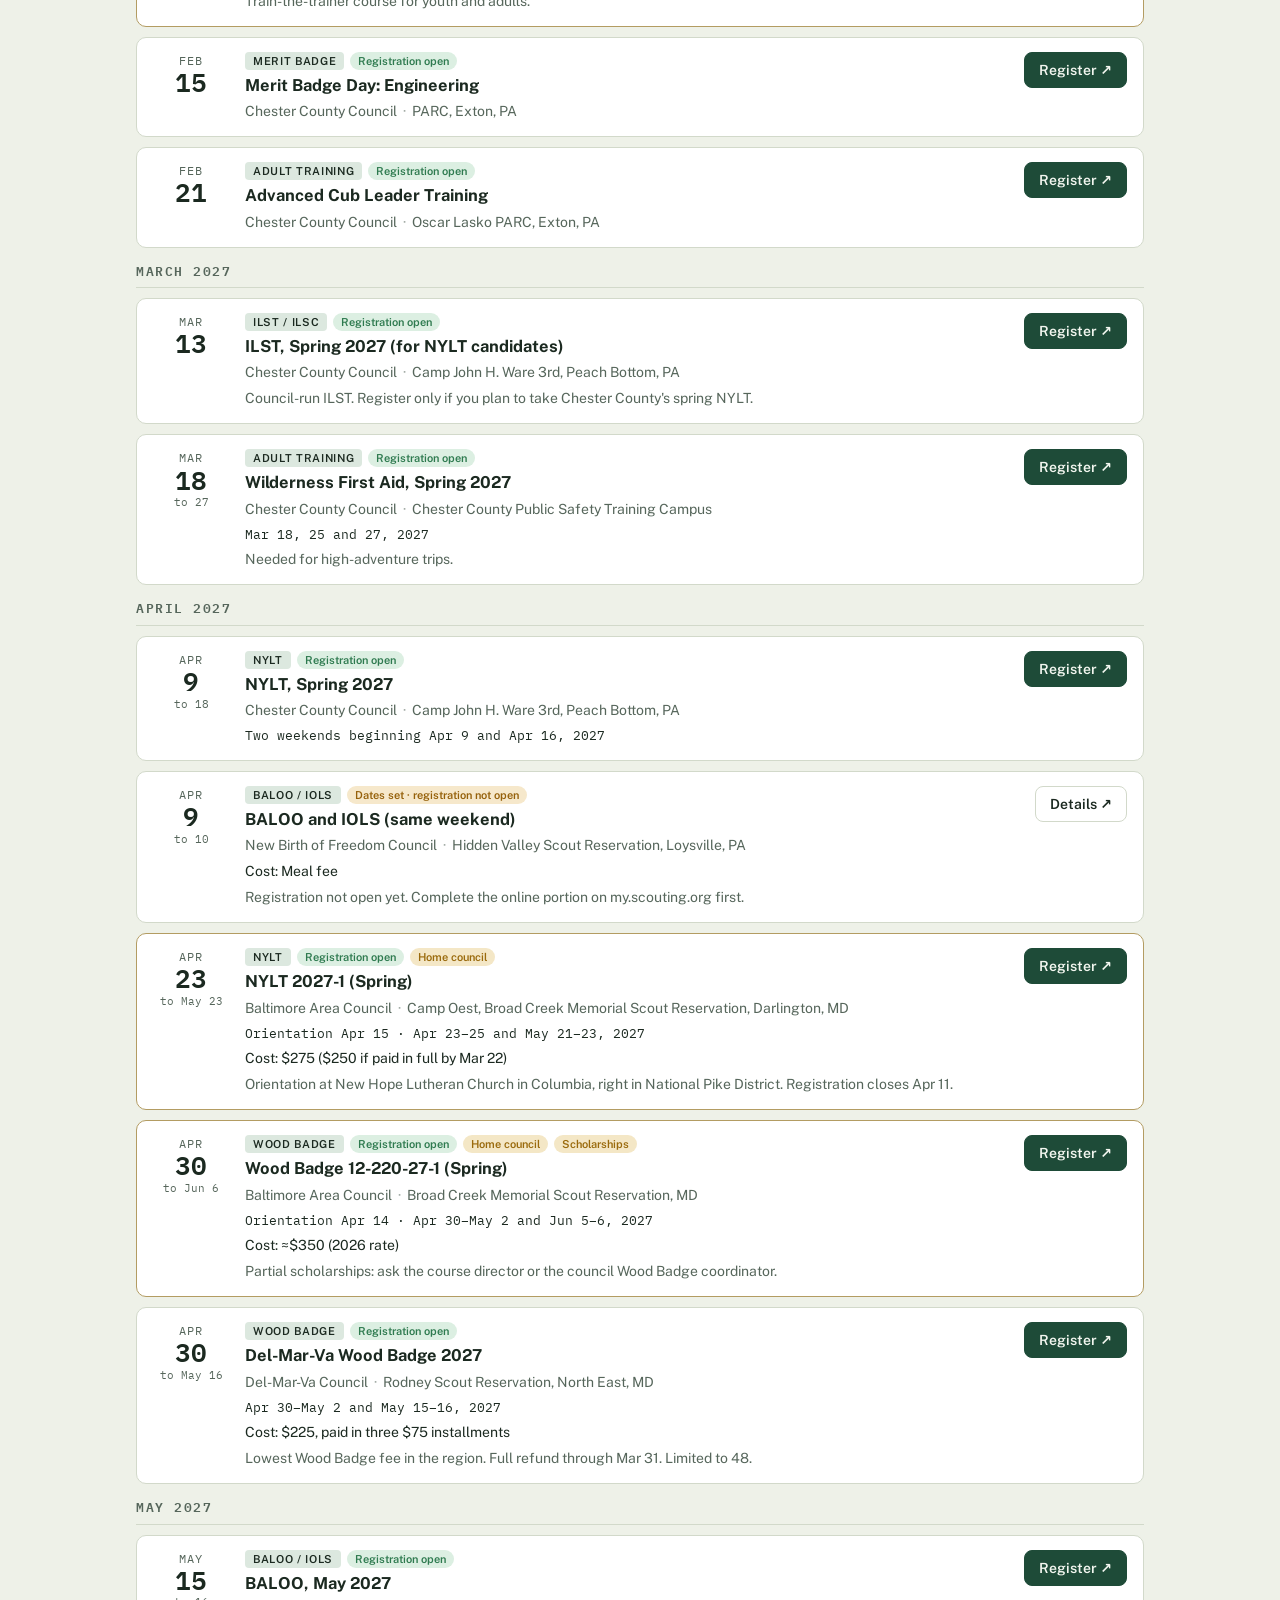
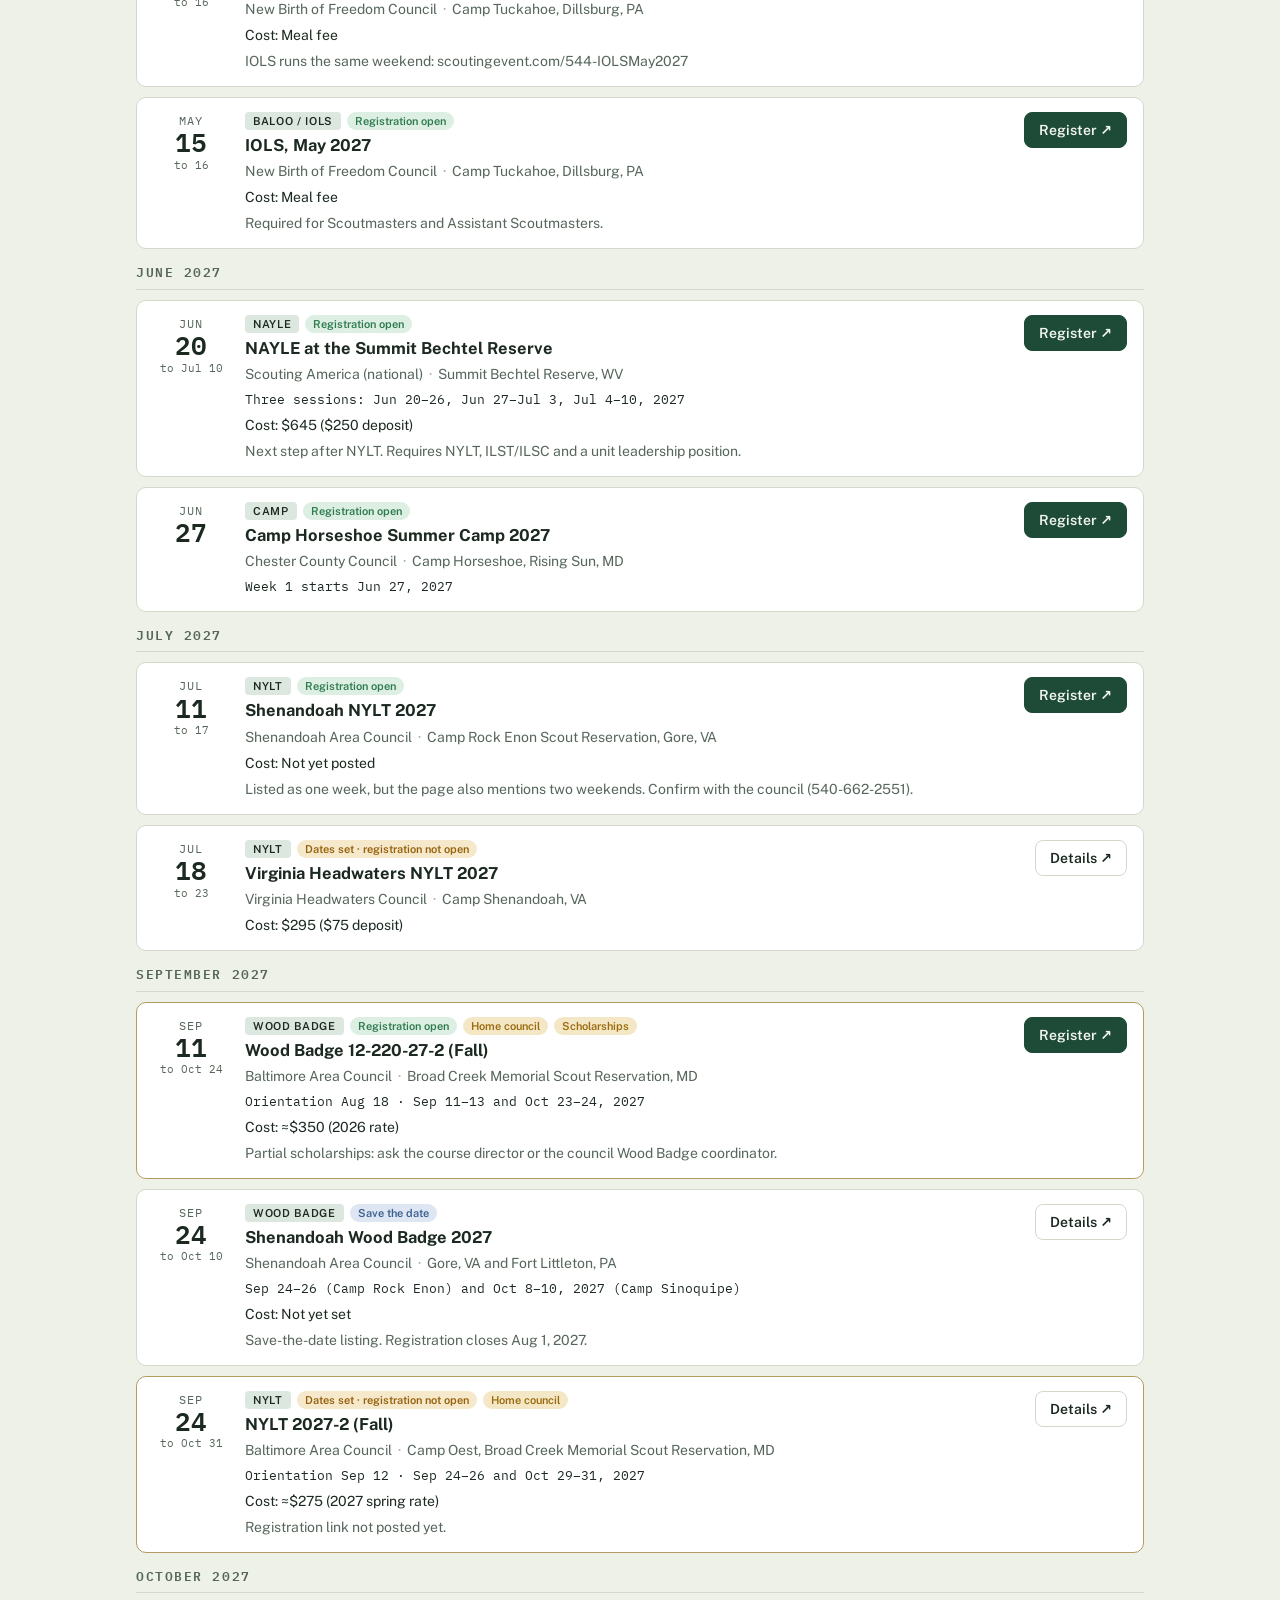
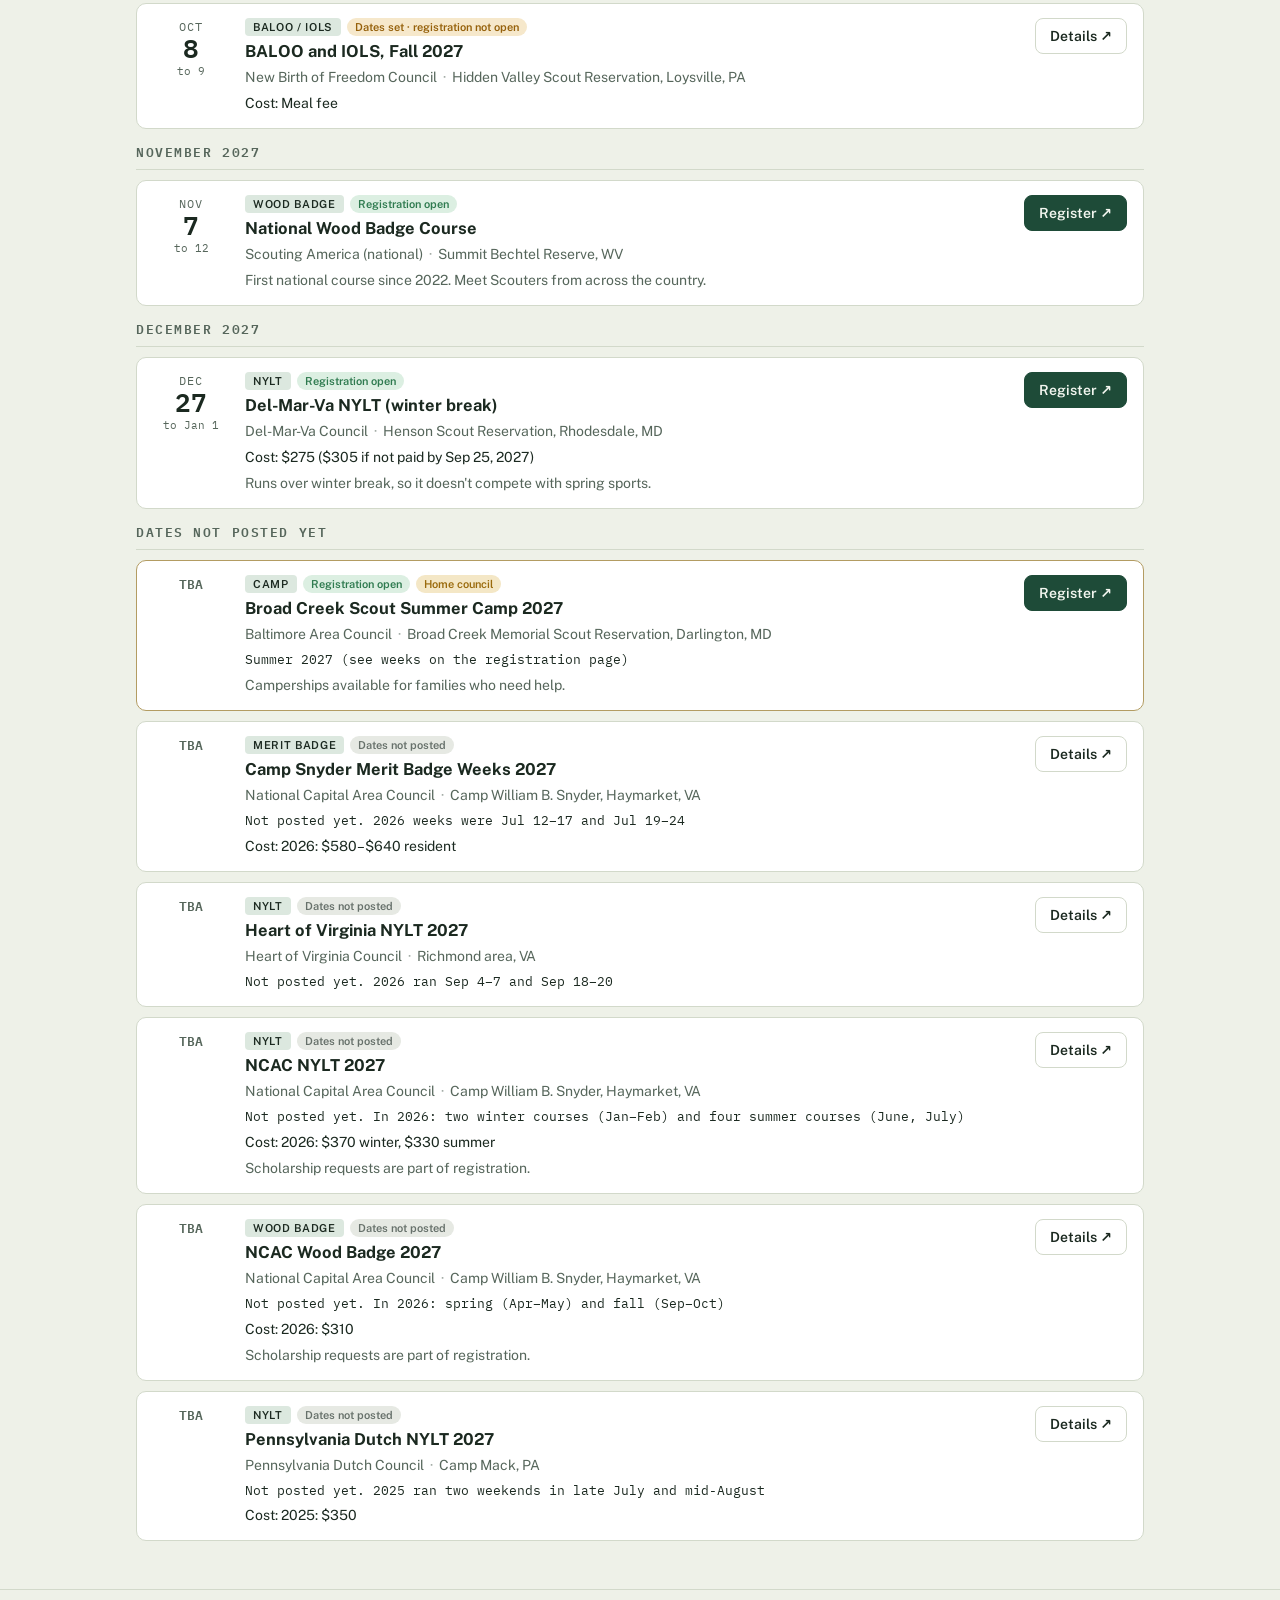
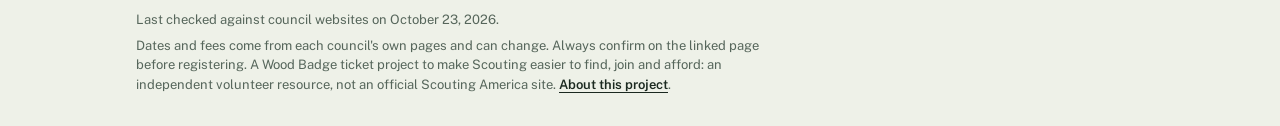
==== commit cd3d1bbf: "Add Eagle Scouts photo to home and About pages; record photo consent rule Photo resized and stripped" ====
--- a/index.html
+++ b/index.html
@@ -26,11 +26,17 @@
       </ul>
     </nav>
   </div>
-  <div class="wrap">
+  <div class="wrap hero">
+    <div class="hero-text">
     <div class="eyebrow">Scouting America · within ≈2 hours of Laurel, MD 20708</div>
     <h1>Scouting Out Scouts</h1>
     <p class="lede">Leadership training, merit badge events, Order of the Arrow and camps from ten councils, gathered into one list and updated every week, so every Scout and family can find their next adventure.</p>
     <div class="facts" id="facts"><span>Loading…</span></div>
+    </div>
+    <figure class="hero-photo">
+      <img src="assets/eagles-900.jpg" srcset="assets/eagles-900.jpg 900w, assets/eagles-1600.jpg 1600w" sizes="(min-width: 820px) 420px, 100vw" width="1600" height="906" alt="Three Eagle Scouts in uniform, smiling, holding a younger Scout across their arms at a celebration decorated with red, white and blue balloons.">
+      <figcaption>Eagle Scouts lifting up the next Scout.</figcaption>
+    </figure>
   </div>
 </header>
 
--- a/assets/site.css
+++ b/assets/site.css
@@ -286,3 +286,19 @@
 details summary { cursor: pointer; }
 details ul { margin-top: 8px; }
 footer a { color: var(--ink); font-weight: 600; text-underline-offset: 3px; }
+
+/* Photos */
+header.band .wrap.hero { grid-template-columns: minmax(0, 1fr); }
+.hero-text { display: grid; gap: 14px; min-width: 0; }
+figure { margin: 0; }
+.hero-photo { display: grid; gap: 6px; }
+.hero-photo img, .feature-photo img { display: block; width: 100%; height: auto; border-radius: 10px; object-fit: cover; }
+.hero-photo img { aspect-ratio: 16 / 10; object-position: center 40%; border: 3px solid rgba(255, 255, 255, .14); max-height: 240px; }
+.hero-photo figcaption { font-size: 13px; opacity: .85; }
+.feature-photo { display: grid; gap: 8px; }
+.feature-photo figcaption { color: var(--muted); font-size: 14px; max-width: 70ch; }
+@media (min-width: 820px) {
+  header.band .wrap.hero { grid-template-columns: minmax(0, 1fr) minmax(0, 400px); align-items: center; column-gap: 32px; }
+  .hero-photo img { max-height: none; }
+}
+@media print { .hero-photo { display: none; } }
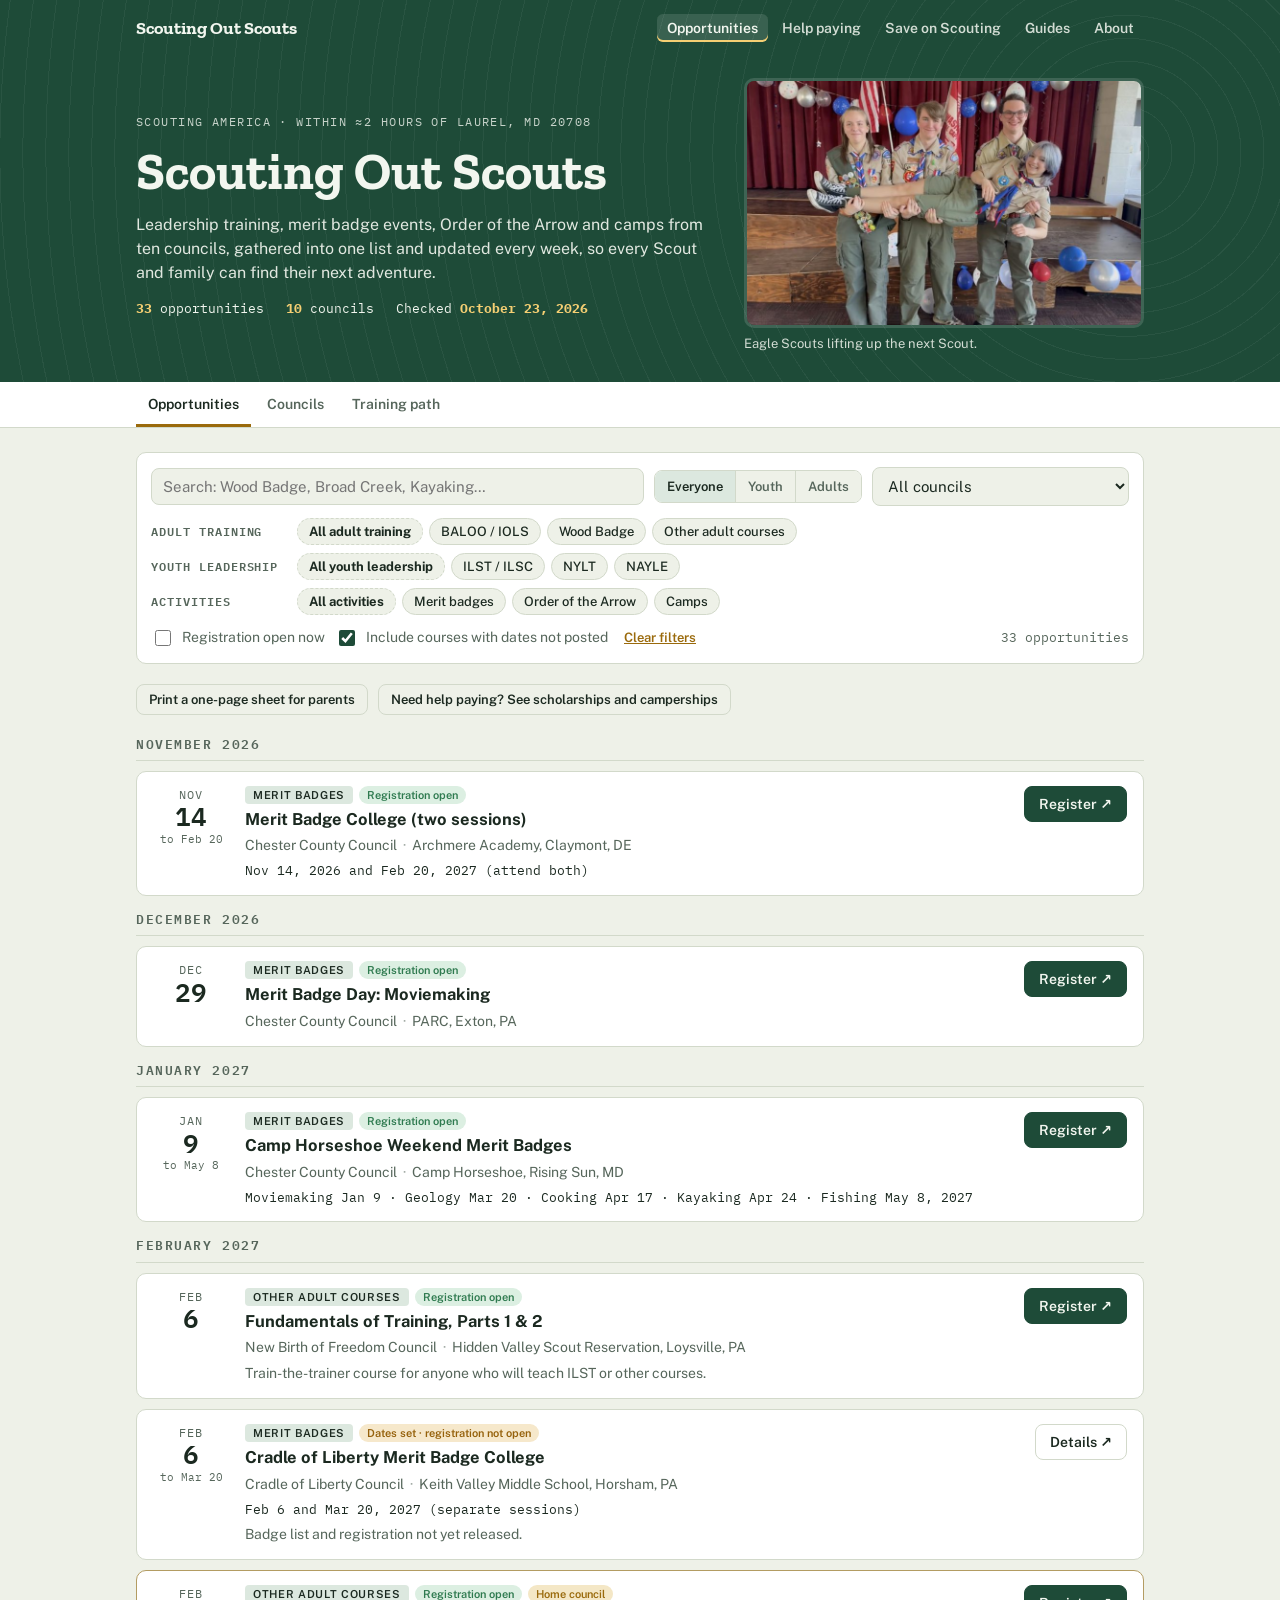
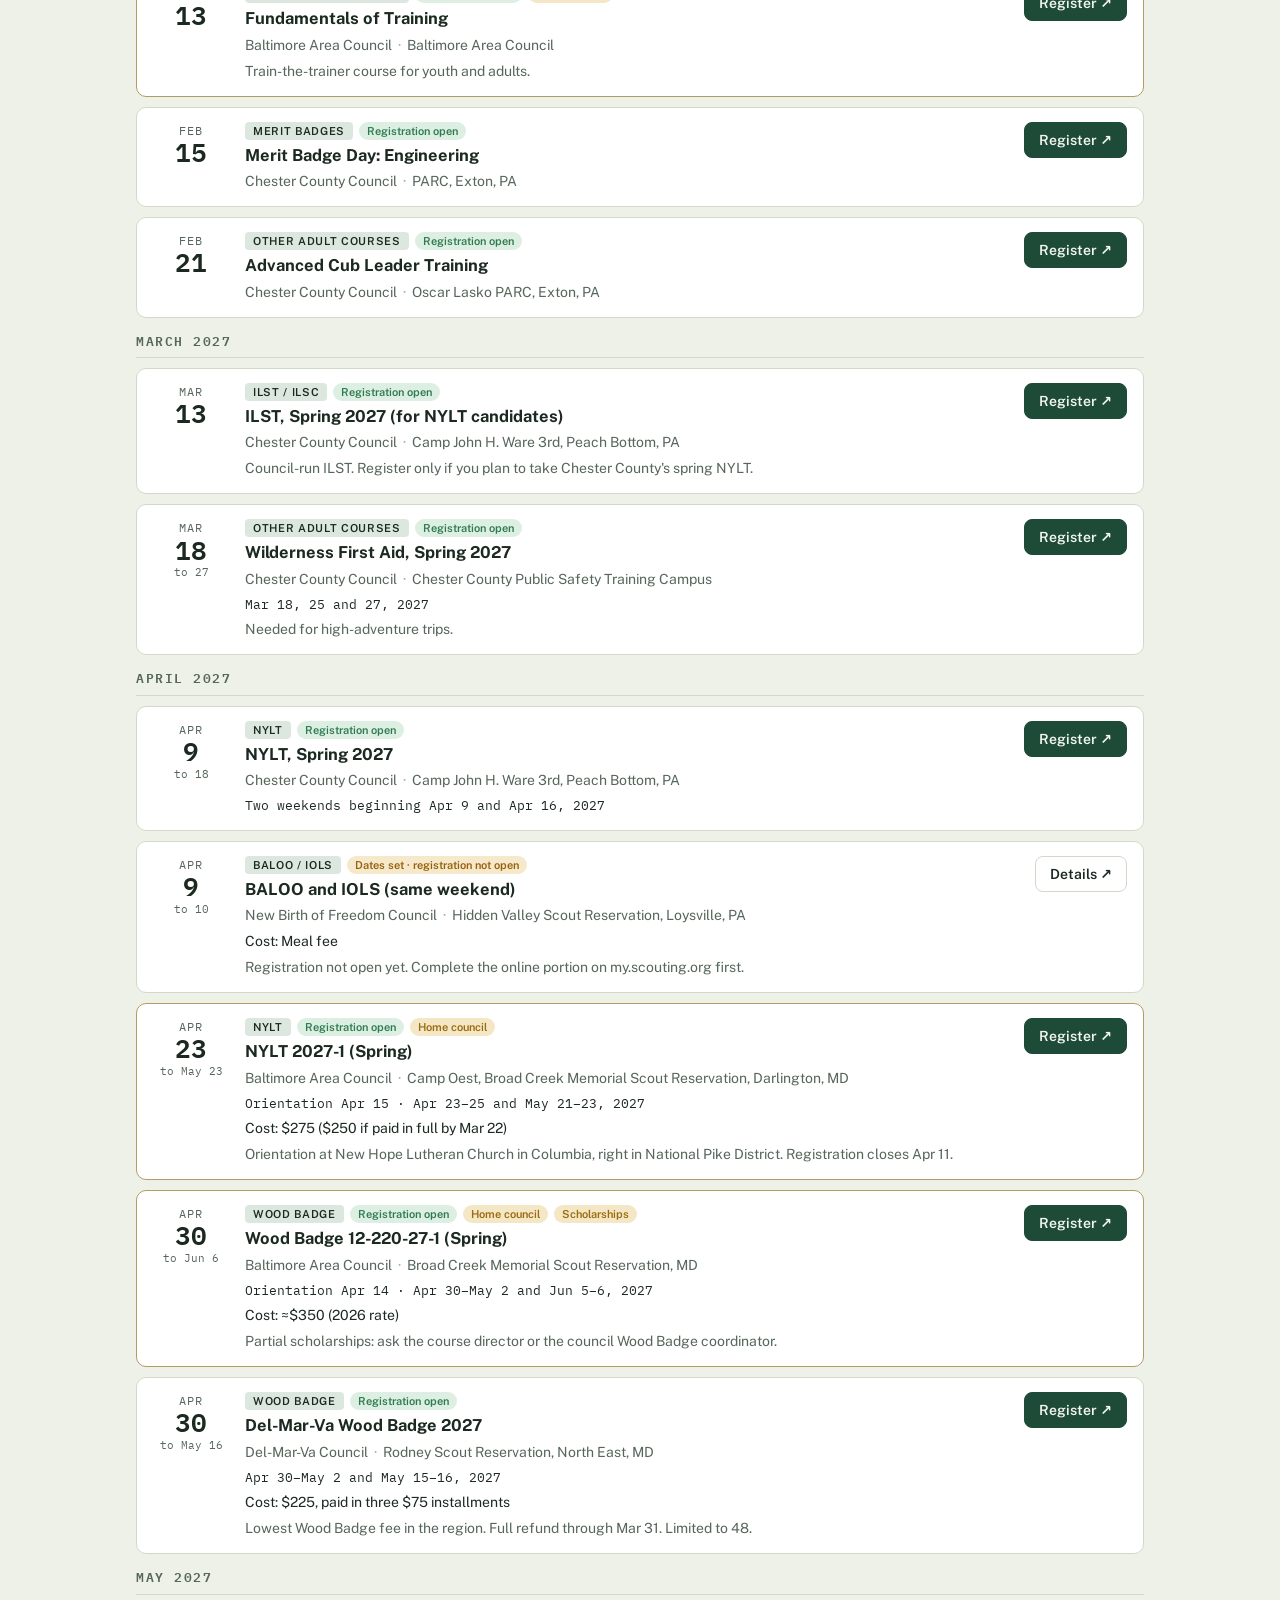
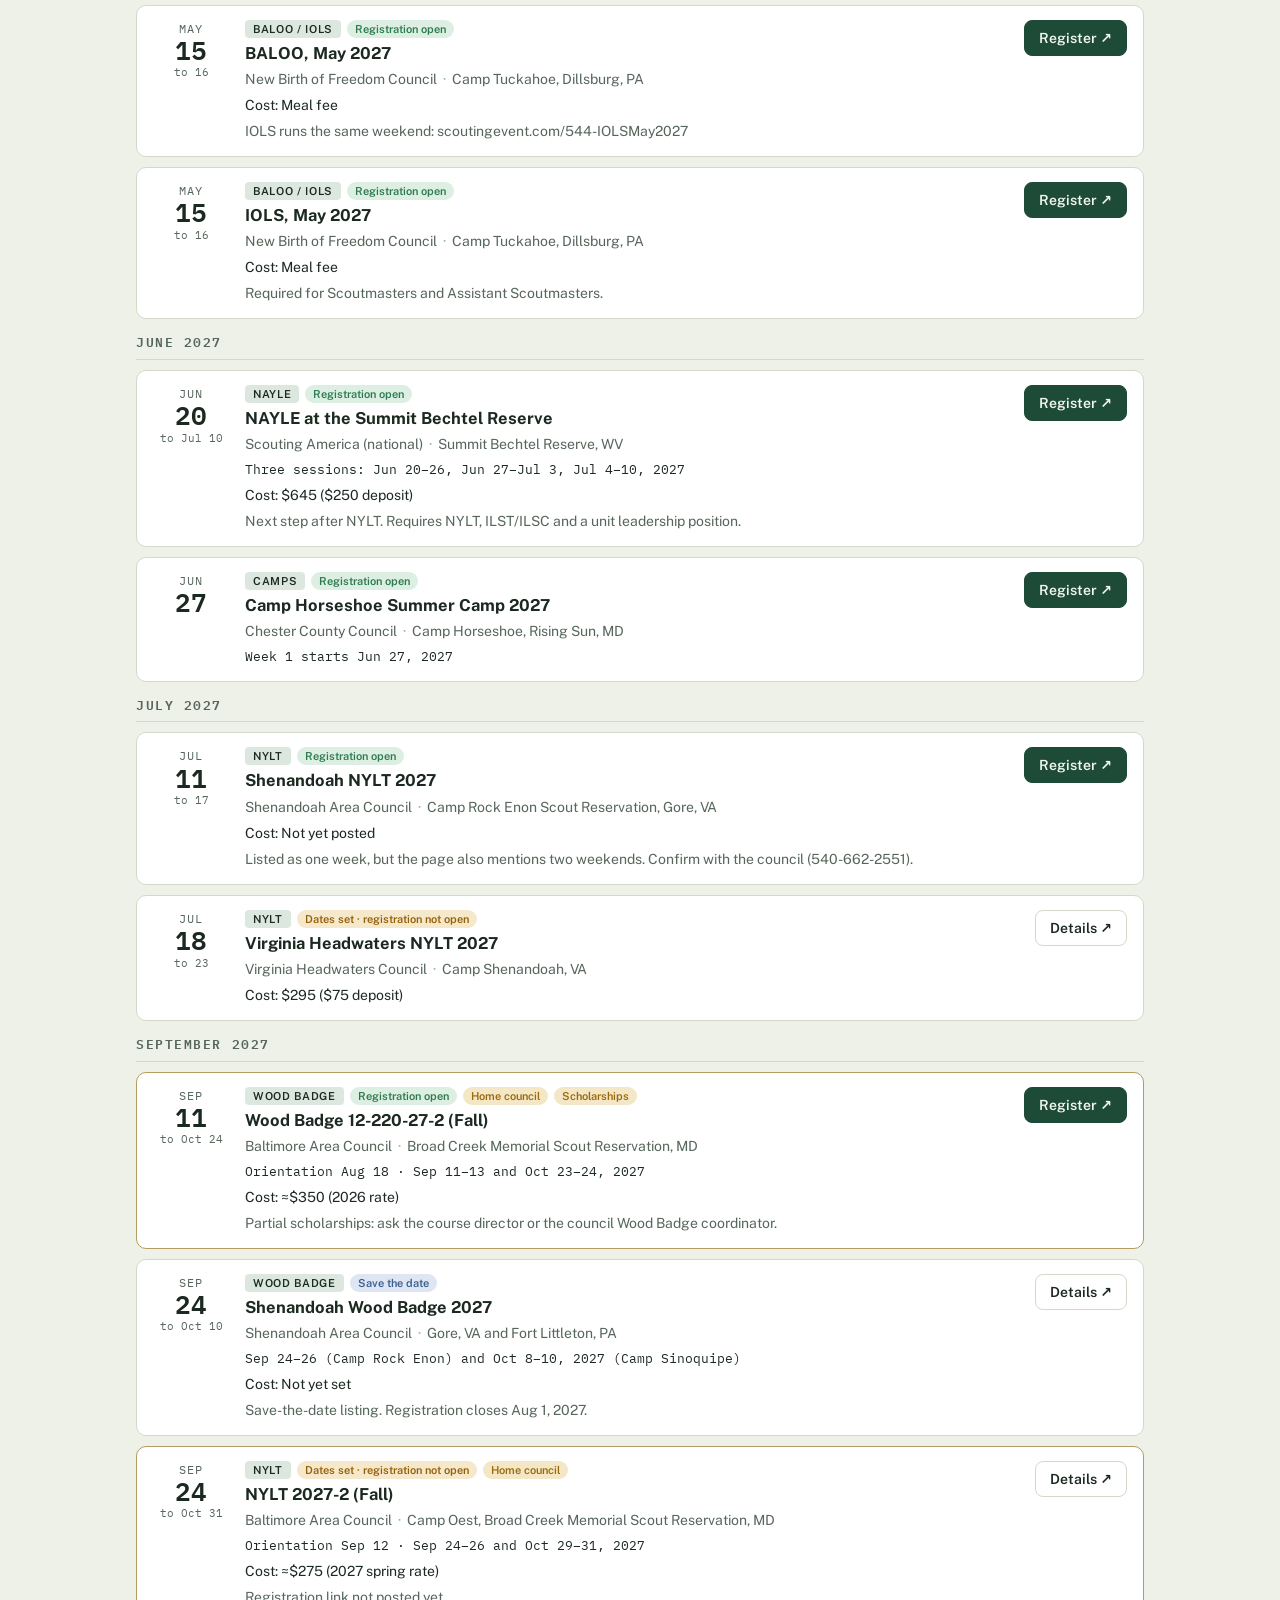
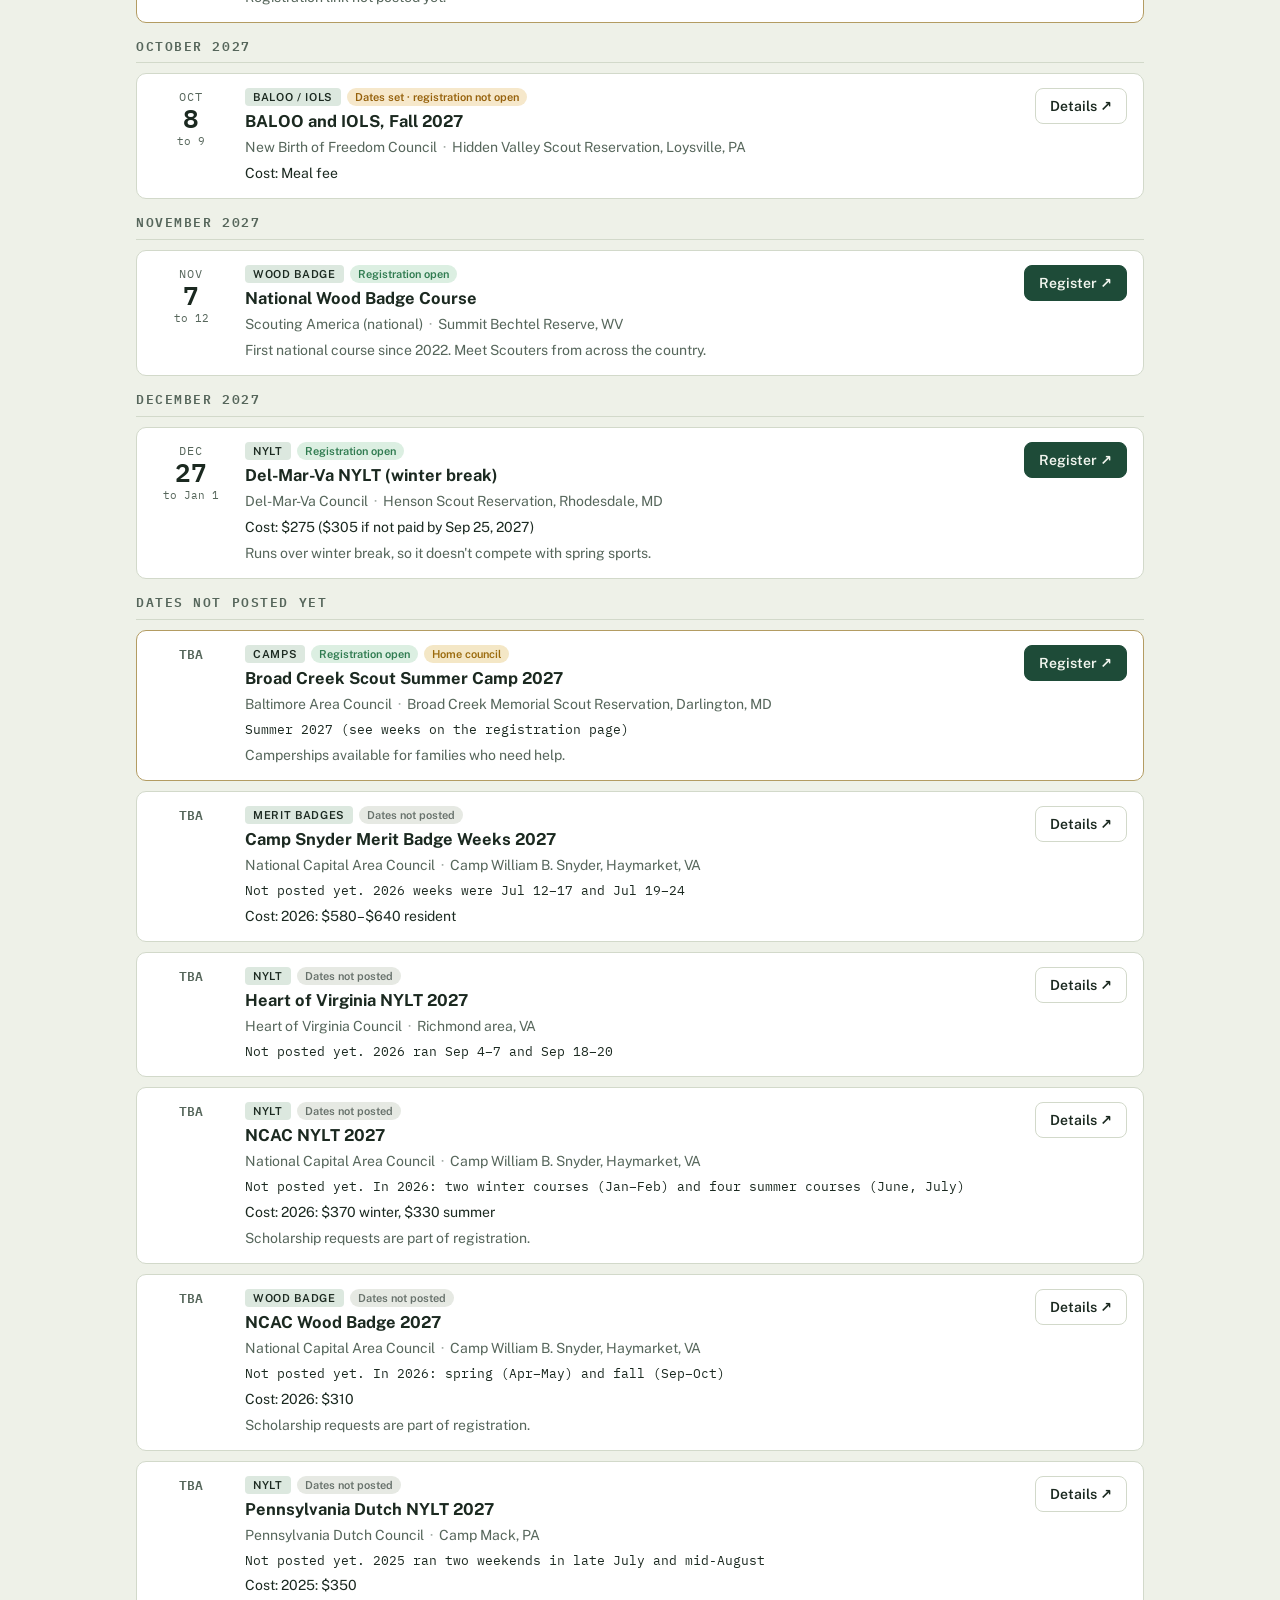
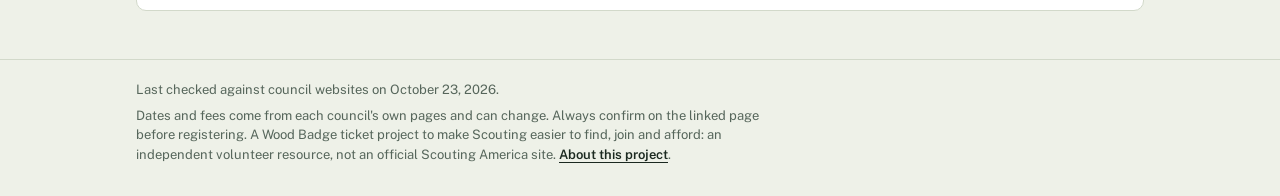
==== commit b67b095c: "Group filters: Adult training, Youth leadership, Activities; show when filters are on BALOO / IOLS a" ====
--- a/index.html
+++ b/index.html
@@ -62,7 +62,7 @@
           </div>
           <select id="council" aria-label="Council"><option value="">All councils</option></select>
         </div>
-        <div class="chips" id="types" role="group" aria-label="Opportunity type"></div>
+        <div class="chipgroups" id="types" role="group" aria-label="Opportunity type"></div>
         <div class="row">
           <label class="check"><input type="checkbox" id="openOnly"> Registration open now</label>
           <label class="check"><input type="checkbox" id="showTba" checked> Include courses with dates not posted</label>
@@ -130,7 +130,15 @@
 <script>
 (function () {
   const { el, linkOrNote, parse, MONTHS, MONTHS_LONG, fmtDate, today: todayFn, loadData } = window.SOS;
-  const TYPES = ["NYLT", "ILST / ILSC", "NAYLE", "Wood Badge", "BALOO / IOLS", "Adult Training", "Merit Badge", "Order of the Arrow", "Camp"];
+  // Filter groups. "Adult Training" is the data value for other adult courses.
+  const GROUPS = [
+    { label: "Adult training", types: ["BALOO / IOLS", "Wood Badge", "Adult Training"] },
+    { label: "Youth leadership", types: ["ILST / ILSC", "NYLT", "NAYLE"] },
+    { label: "Activities", types: ["Merit Badge", "Order of the Arrow", "Camp"] }
+  ];
+  const LABEL = { "Adult Training": "Other adult courses", "Merit Badge": "Merit badges", "Camp": "Camps" };
+  const label = t => LABEL[t] || t;
+  const groupOf = t => (GROUPS.find(g => g.types.includes(t)) || {}).label || "";
   const STATUS = {
     open: "Registration open",
     soon: "Dates set · registration not open",
@@ -167,17 +175,35 @@
 
   // Filters
   const typeBox = $("#types");
-  TYPES.forEach(t => {
-    const b = el("button", "chip", t);
-    b.type = "button";
-    b.setAttribute("aria-pressed", state.types.has(t));
-    b.addEventListener("click", () => {
-      state.types.has(t) ? state.types.delete(t) : state.types.add(t);
-      b.setAttribute("aria-pressed", state.types.has(t));
-      save(); renderList();
-    });
-    typeBox.appendChild(b);
+  const groupBtns = [];
+  function syncChips() {
+    document.querySelectorAll("#types .chip[data-type]").forEach(c => c.setAttribute("aria-pressed", state.types.has(c.dataset.type)));
+    groupBtns.forEach(({ b, g }) => b.setAttribute("aria-pressed", g.types.every(t => state.types.has(t))));
+  }
+  GROUPS.forEach(g => {
+    const row = el("div", "chiprow");
+    const gb = el("button", "chip group", "All " + g.label.toLowerCase());
+    gb.type = "button";
+    gb.addEventListener("click", () => {
+      const all = g.types.every(t => state.types.has(t));
+      g.types.forEach(t => all ? state.types.delete(t) : state.types.add(t));
+      syncChips(); save(); renderList();
+    });
+    groupBtns.push({ b: gb, g });
+    row.appendChild(el("span", "chiplabel", g.label));
+    row.appendChild(gb);
+    g.types.forEach(t => {
+      const b = el("button", "chip", label(t));
+      b.type = "button"; b.dataset.type = t;
+      b.addEventListener("click", () => {
+        state.types.has(t) ? state.types.delete(t) : state.types.add(t);
+        syncChips(); save(); renderList();
+      });
+      row.appendChild(b);
+    });
+    typeBox.appendChild(row);
   });
+  syncChips();
   document.querySelectorAll("[data-aud]").forEach(b => {
     b.setAttribute("aria-pressed", b.dataset.aud === state.aud);
     b.addEventListener("click", () => {
@@ -196,7 +222,7 @@
   $("#reset").addEventListener("click", () => {
     Object.assign(state, { q: "", aud: "All", council: "", types: new Set(), openOnly: false, showTba: true });
     $("#q").value = ""; $("#council").value = ""; $("#openOnly").checked = false; $("#showTba").checked = true;
-    document.querySelectorAll("#types .chip").forEach(c => c.setAttribute("aria-pressed", "false"));
+    syncChips();
     document.querySelectorAll("[data-aud]").forEach(x => x.setAttribute("aria-pressed", x.dataset.aud === "All"));
     save(); renderList();
   });
@@ -211,7 +237,7 @@
     const endD = parse(o.end || o.start);
     if (endD && endD < today) return false;
     if (state.q) {
-      const hay = [o.title, o.type, o.location, o.note, o.dateText, c.name, o.cost].join(" ").toLowerCase();
+      const hay = [o.title, o.type, label(o.type), groupOf(o.type), o.audience === "Adult" ? "adult adults" : "youth scouts", o.location, o.note, o.dateText, c.name, o.cost].join(" ").toLowerCase();
       if (!state.q.toLowerCase().split(/\s+/).filter(Boolean).every(w => hay.includes(w))) return false;
     }
     return true;
@@ -236,7 +262,7 @@
     art.appendChild(dateBlock(o));
     const body = el("div", "body");
     const tags = el("div", "tags");
-    tags.appendChild(el("span", "tag", o.type));
+    tags.appendChild(el("span", "tag", label(o.type)));
     tags.appendChild(el("span", "pill " + o.status, STATUS[o.status] || o.status));
     if (c.home) tags.appendChild(el("span", "pill home", "Home council"));
     if (o.aid) tags.appendChild(el("span", "pill aid", "Scholarships"));
@@ -264,7 +290,10 @@
       if (!a.start) return 1; if (!b.start) return -1;
       return a.start.localeCompare(b.start);
     });
-    $("#count").textContent = rows.length + (rows.length === 1 ? " opportunity" : " opportunities");
+    const filtered = state.q || state.aud !== "All" || state.council || state.types.size || state.openOnly || !state.showTba;
+    $("#count").textContent = filtered
+      ? "Showing " + rows.length + " · filters on"
+      : rows.length + (rows.length === 1 ? " opportunity" : " opportunities");
     if (!rows.length) {
       list.appendChild(el("div", "empty", "Nothing matches those filters. Try clearing a type or council."));
       return;
--- a/assets/site.css
+++ b/assets/site.css
@@ -302,3 +302,10 @@
   .hero-photo img { max-height: none; }
 }
 @media print { .hero-photo { display: none; } }
+
+/* Grouped filter chips */
+.chipgroups { display: grid; gap: 8px; }
+.chiprow { display: flex; flex-wrap: wrap; gap: 6px; align-items: center; }
+.chiplabel { font: 600 12px var(--f-mono); letter-spacing: .08em; text-transform: uppercase; color: var(--muted); min-width: 140px; }
+.chip.group { font-weight: 700; border-style: dashed; }
+@media (max-width: 640px) { .chiplabel { min-width: 0; width: 100%; } }
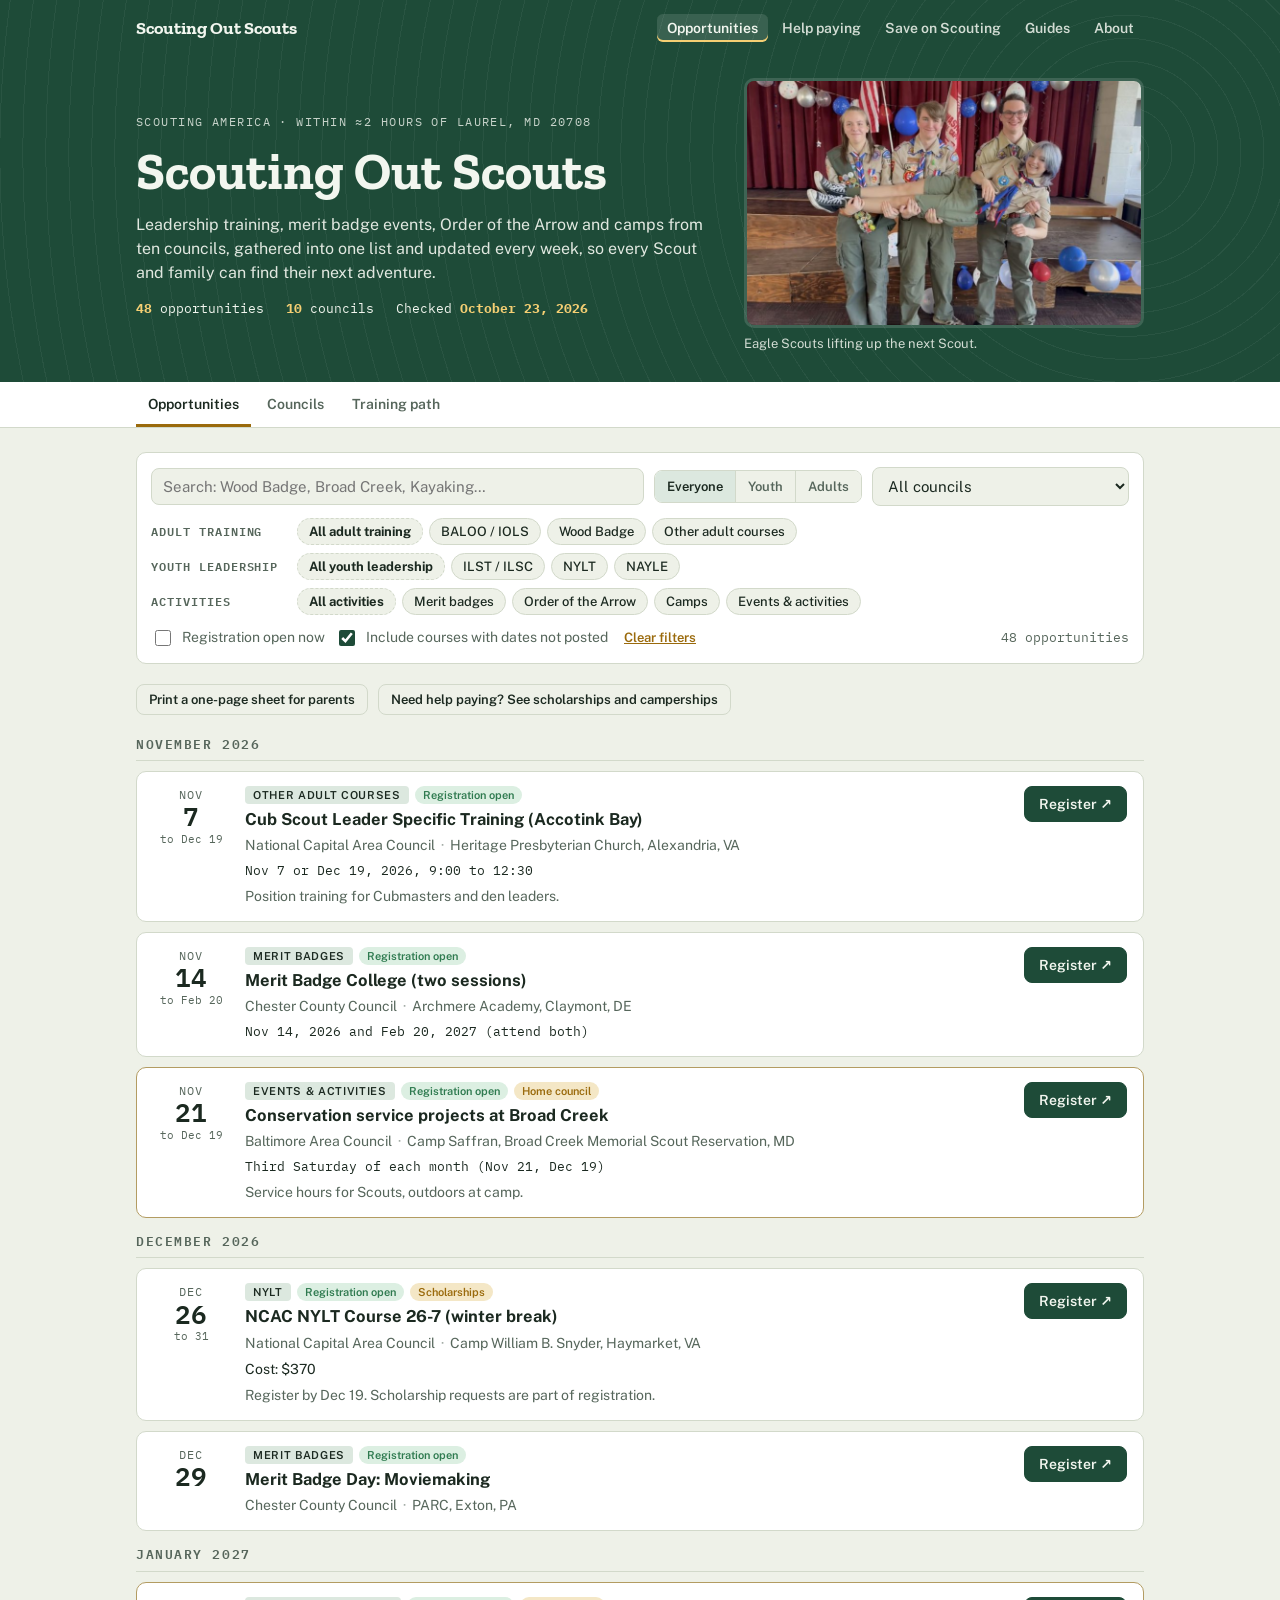
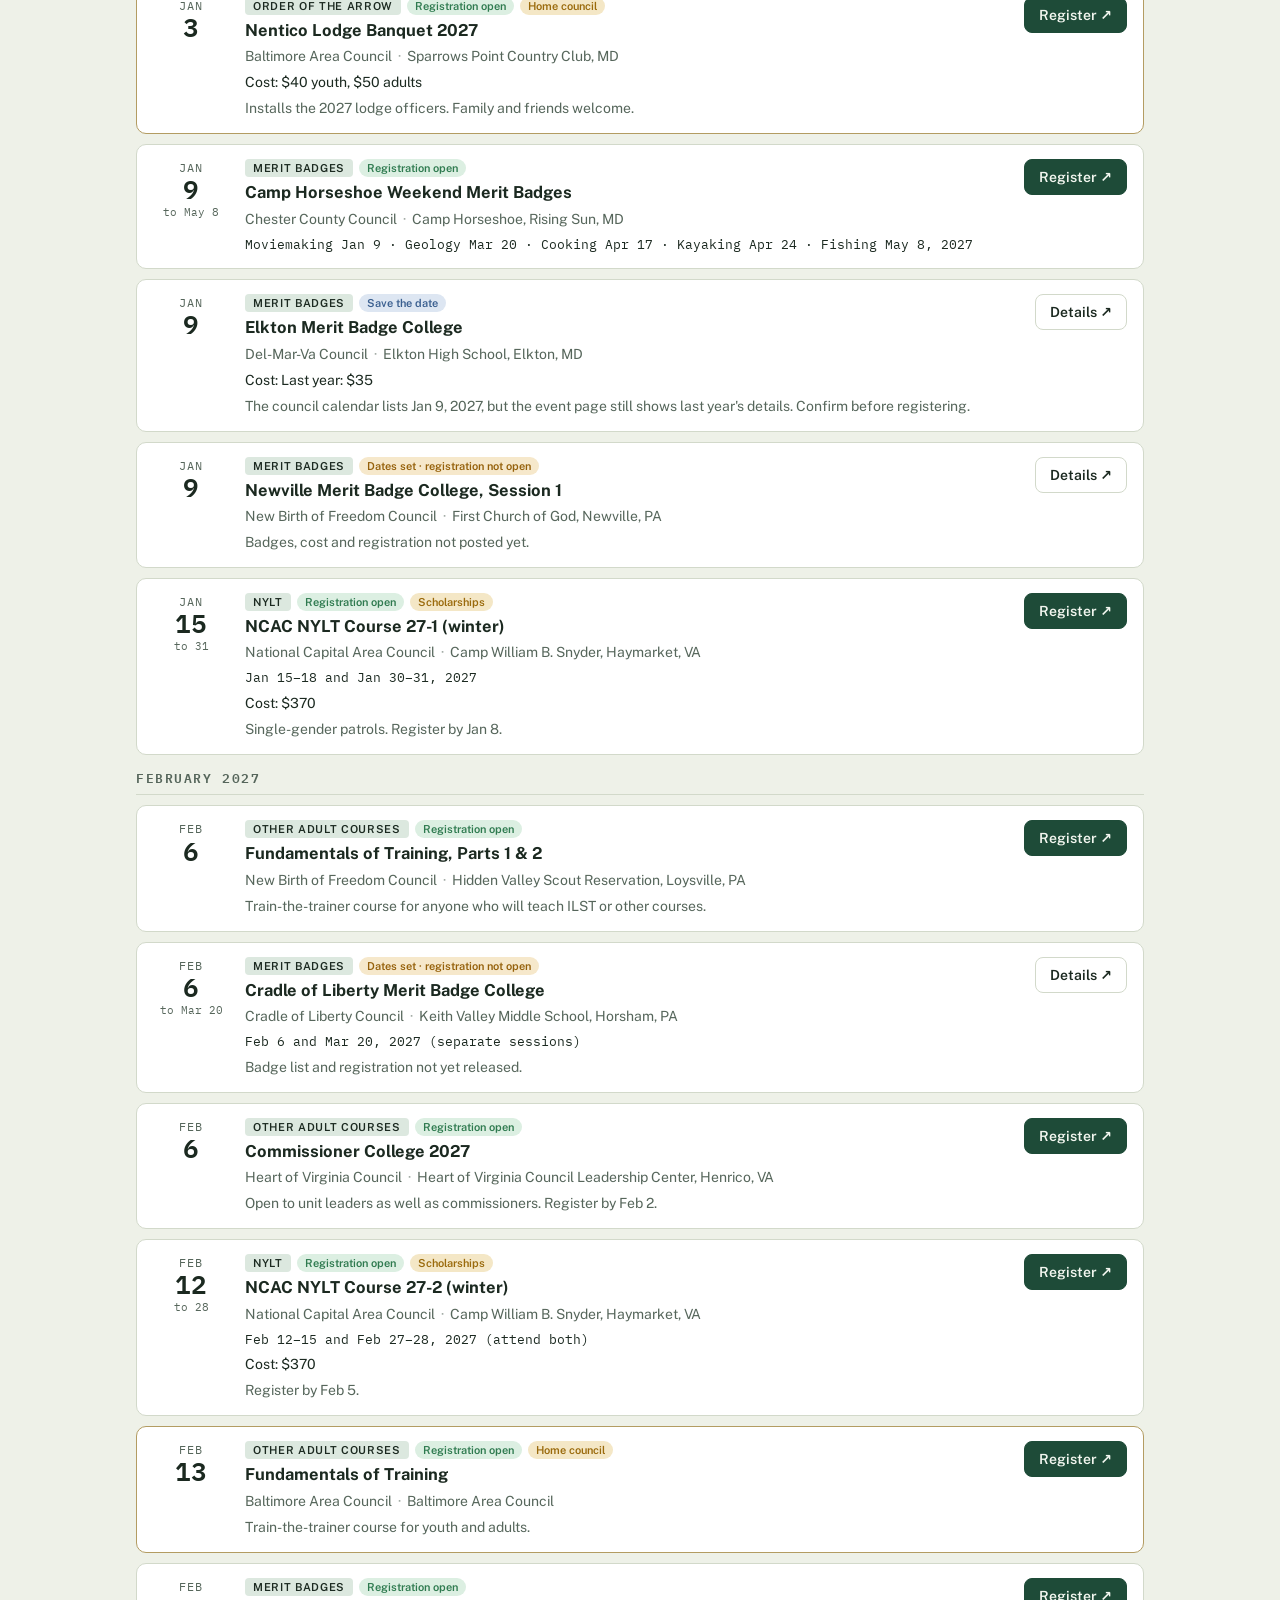
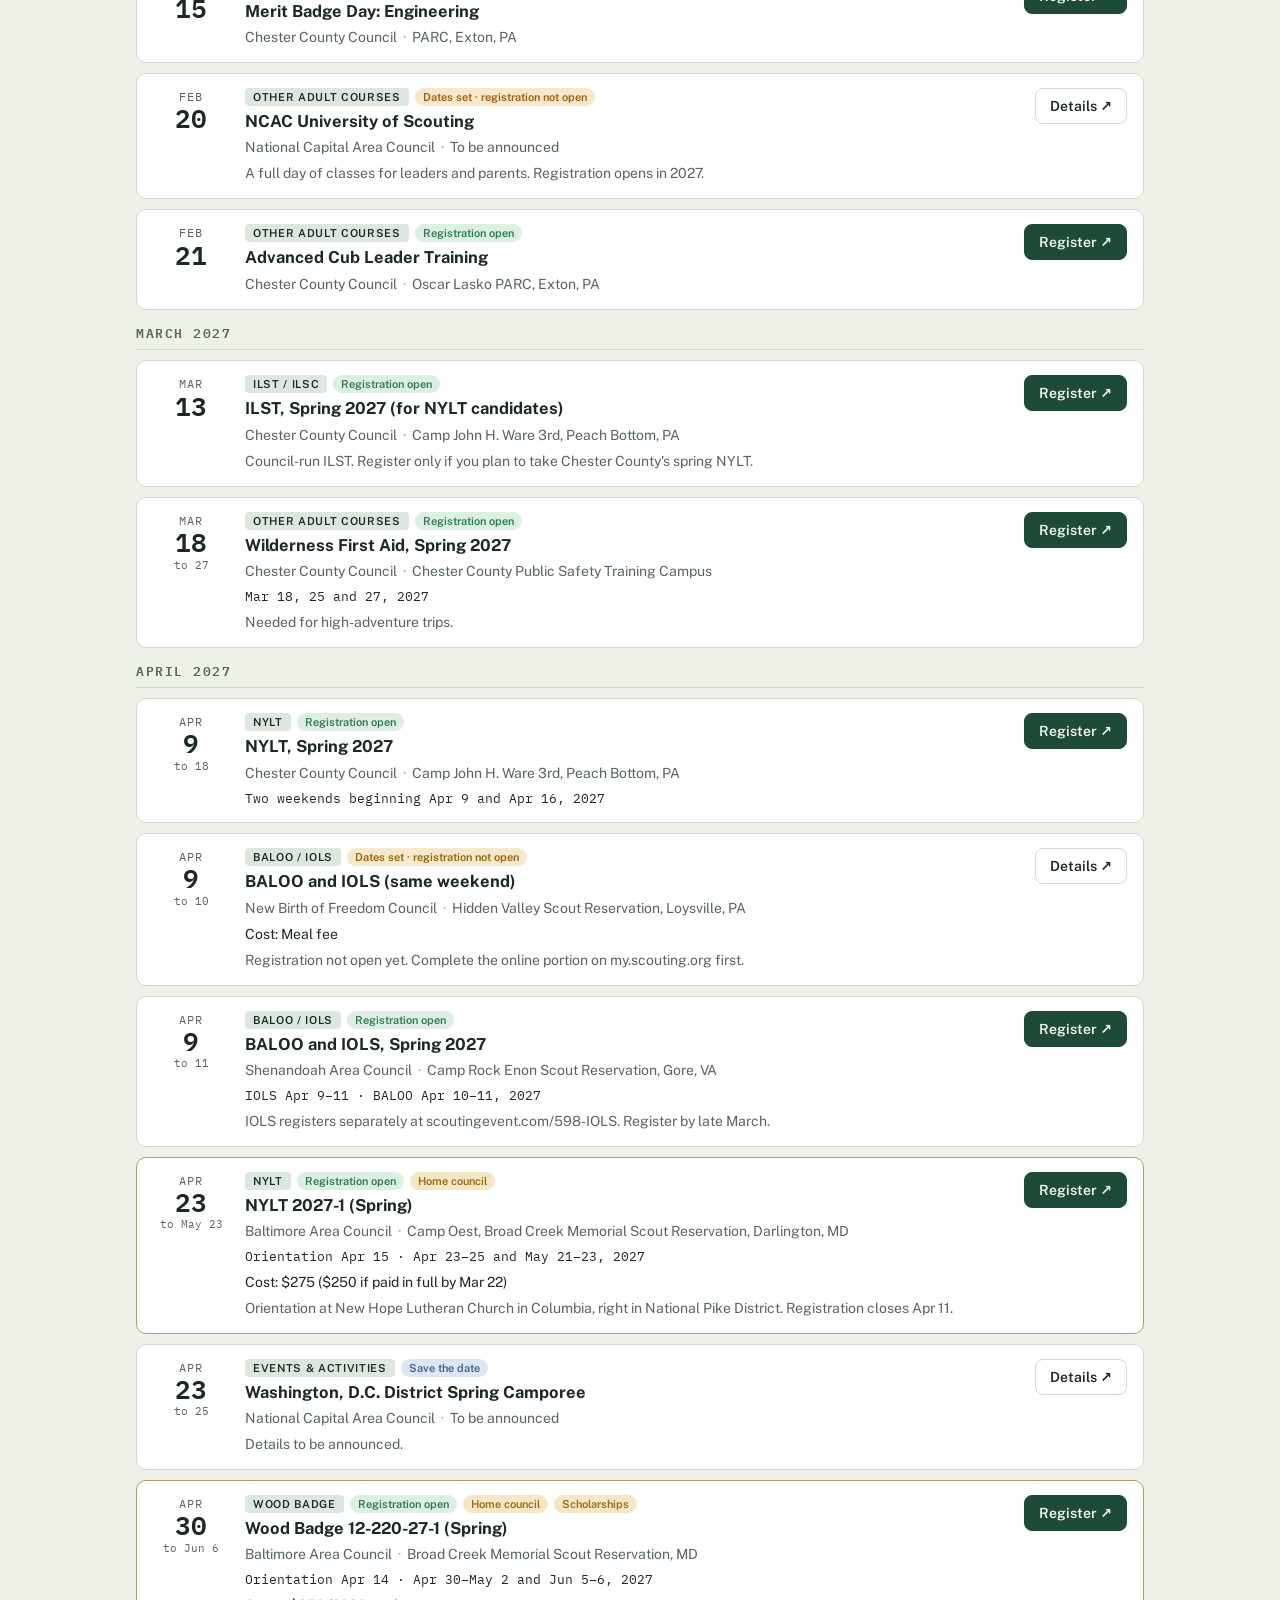
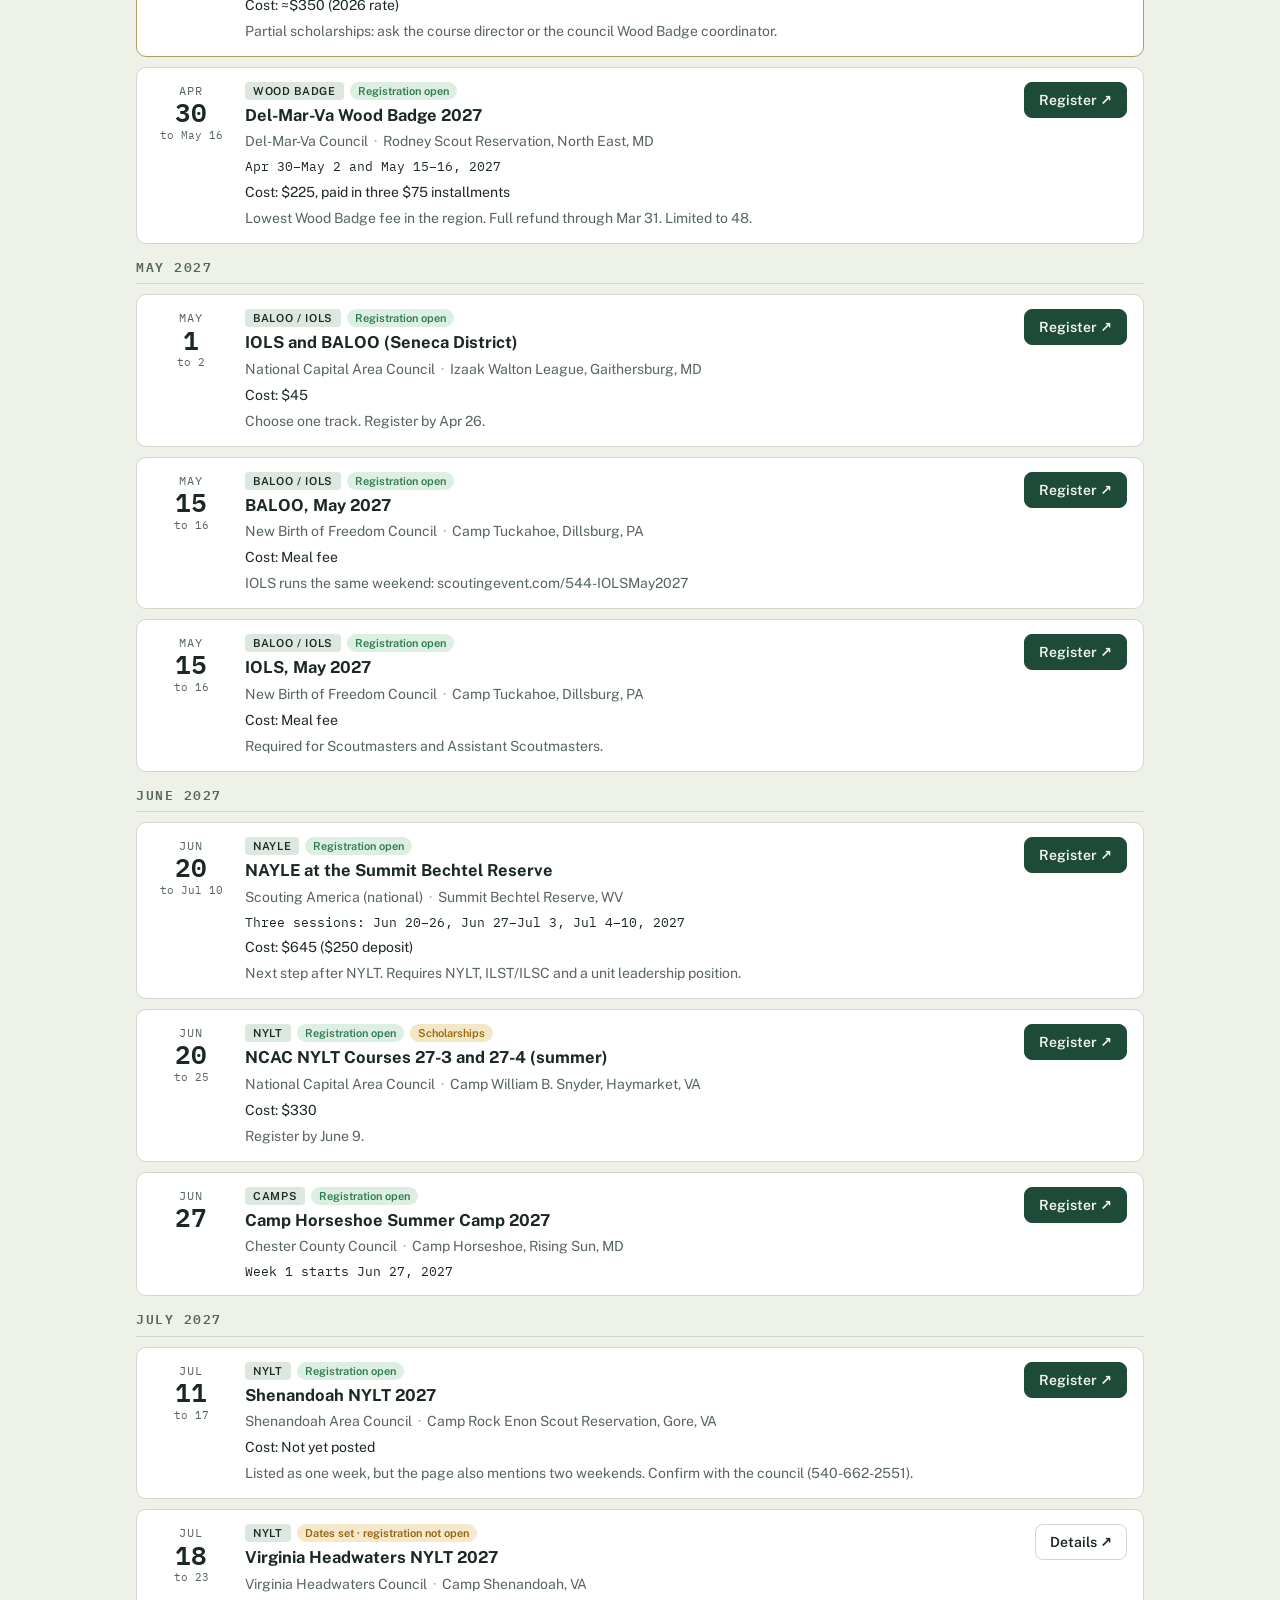
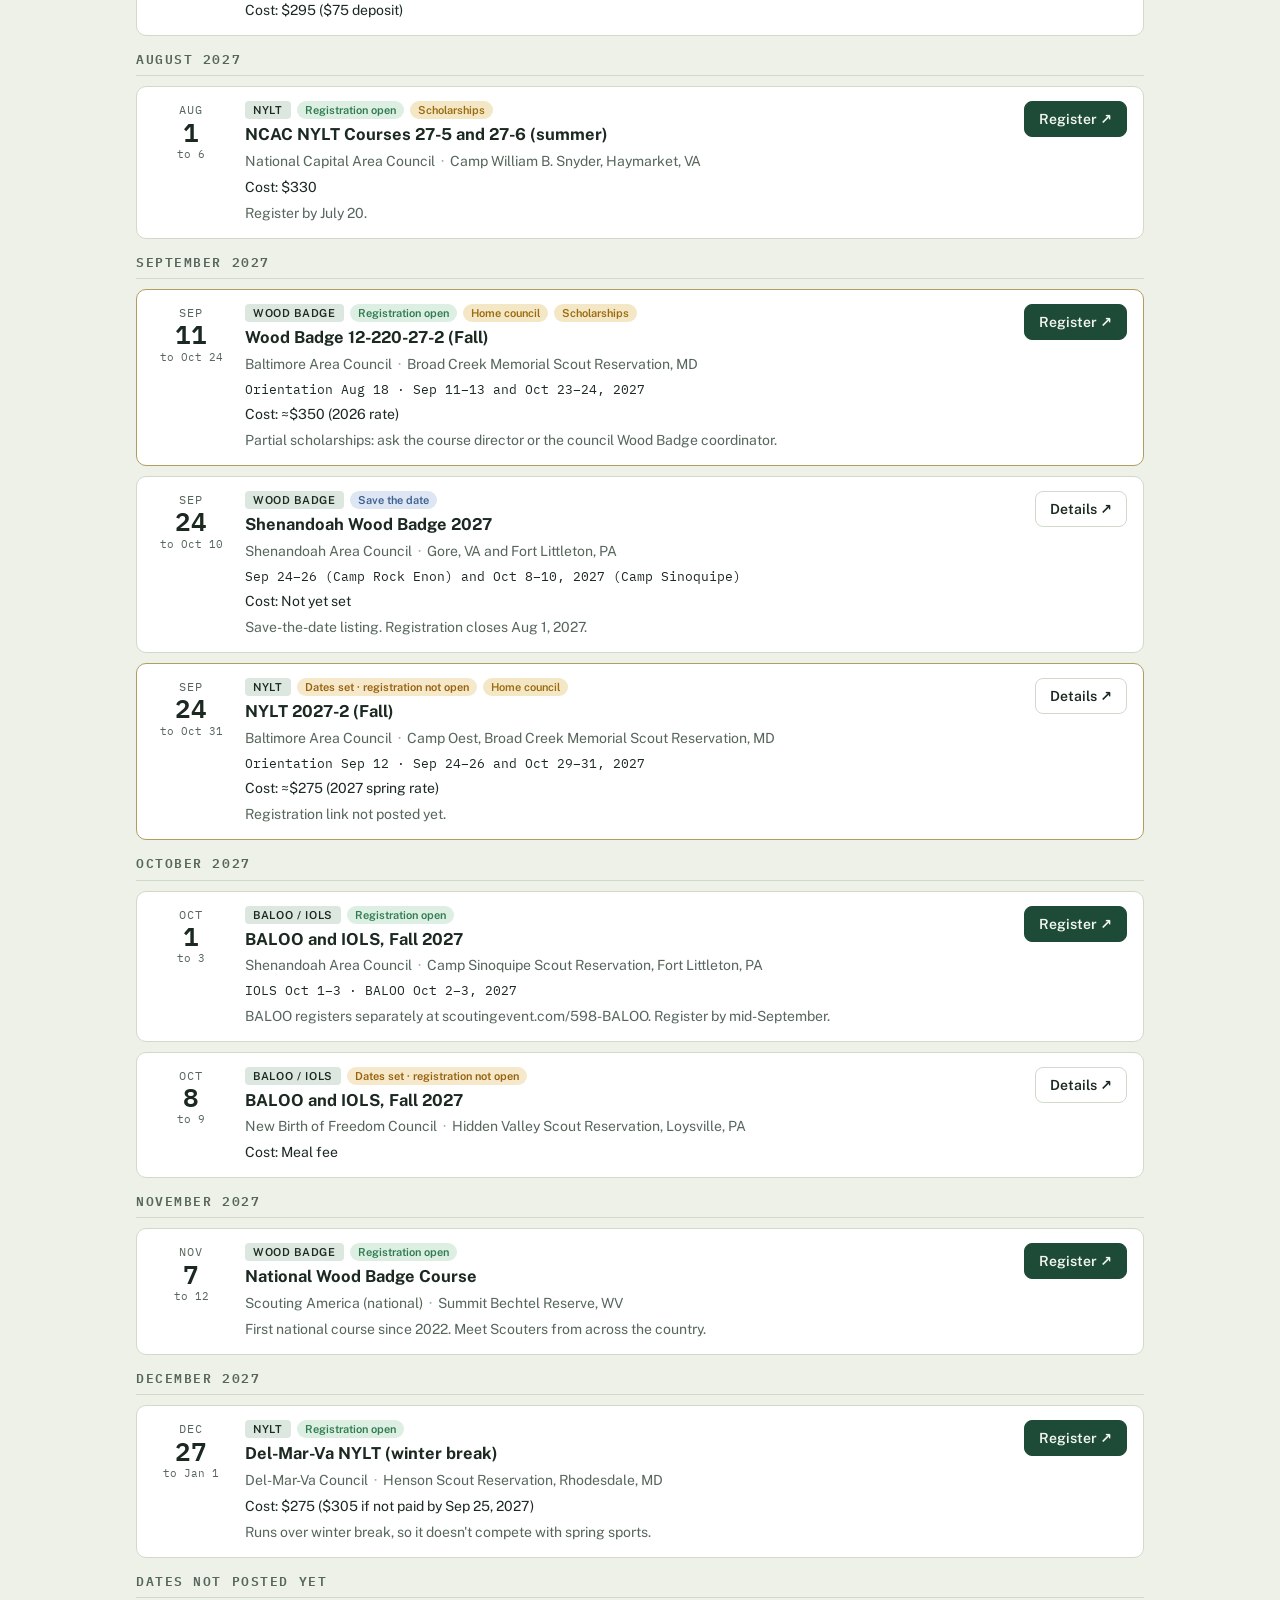
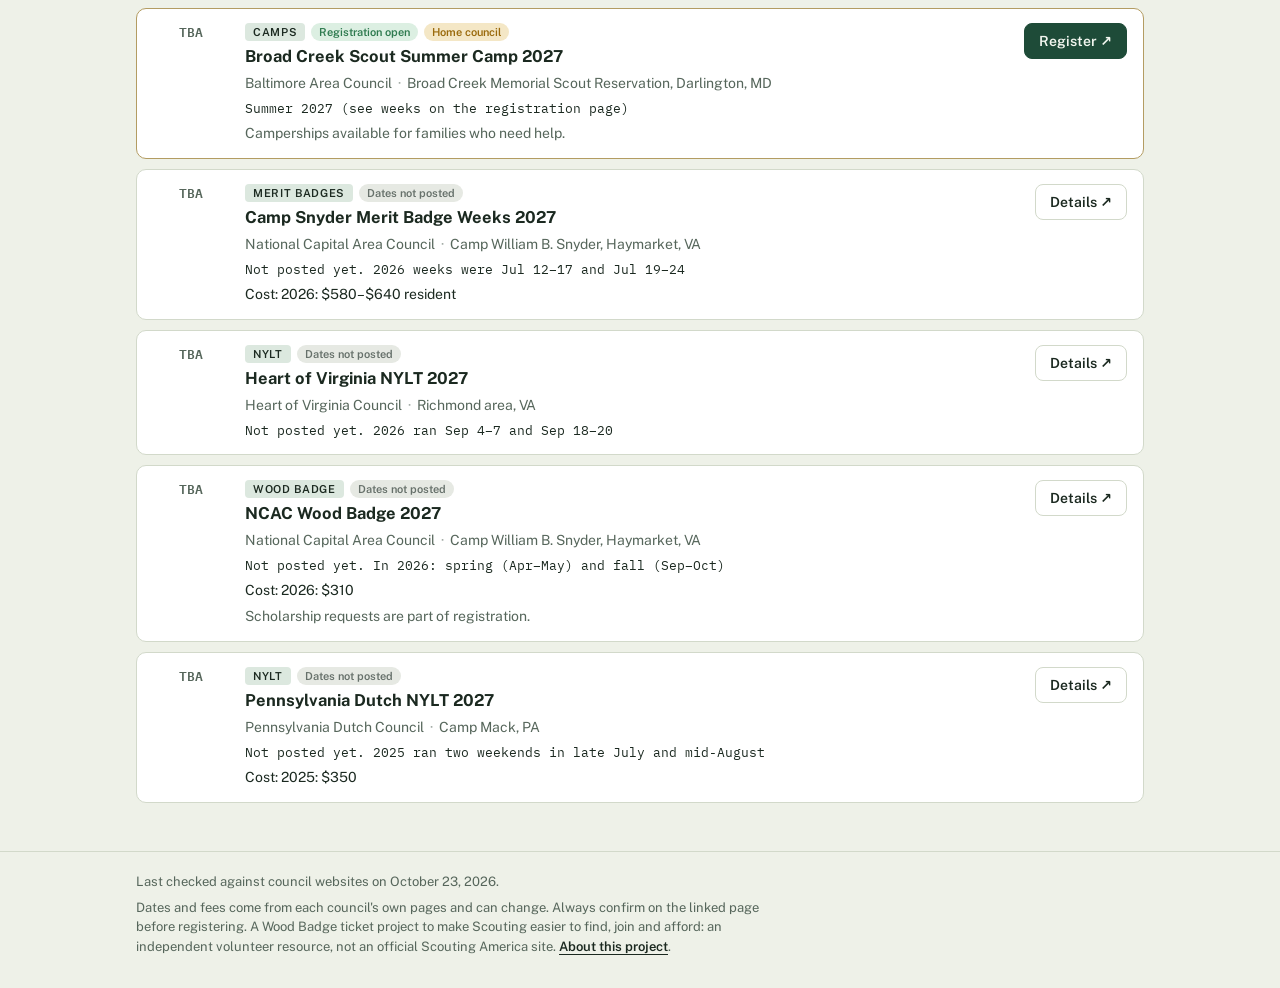
==== commit 5a83ebd6: "Deep sweep: add 31 listings and an Events & activities category - NCAC: all 2026-27 NYLT courses (fr" ====
--- a/index.html
+++ b/index.html
@@ -134,9 +134,9 @@
   const GROUPS = [
     { label: "Adult training", types: ["BALOO / IOLS", "Wood Badge", "Adult Training"] },
     { label: "Youth leadership", types: ["ILST / ILSC", "NYLT", "NAYLE"] },
-    { label: "Activities", types: ["Merit Badge", "Order of the Arrow", "Camp"] }
+    { label: "Activities", types: ["Merit Badge", "Order of the Arrow", "Camp", "Activity"] }
   ];
-  const LABEL = { "Adult Training": "Other adult courses", "Merit Badge": "Merit badges", "Camp": "Camps" };
+  const LABEL = { "Adult Training": "Other adult courses", "Merit Badge": "Merit badges", "Camp": "Camps", "Activity": "Events & activities" };
   const label = t => LABEL[t] || t;
   const groupOf = t => (GROUPS.find(g => g.types.includes(t)) || {}).label || "";
   const STATUS = {
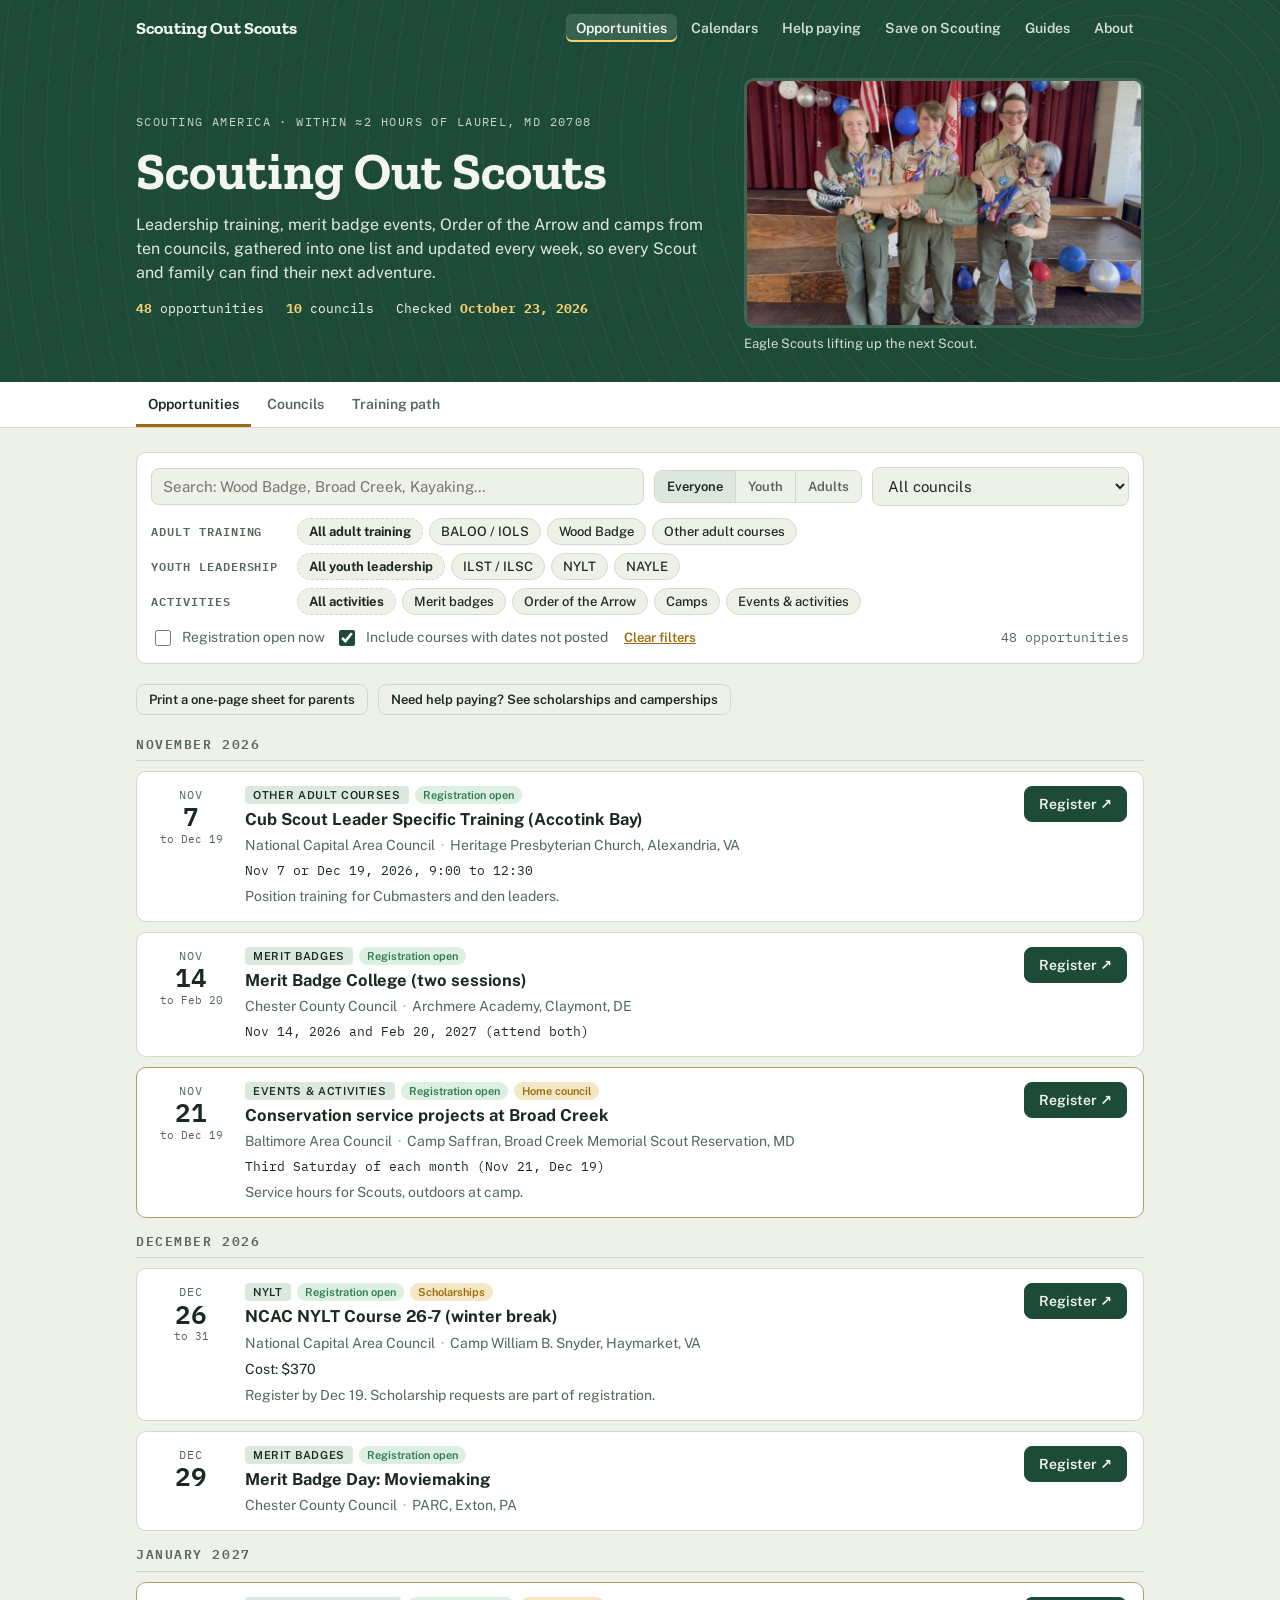
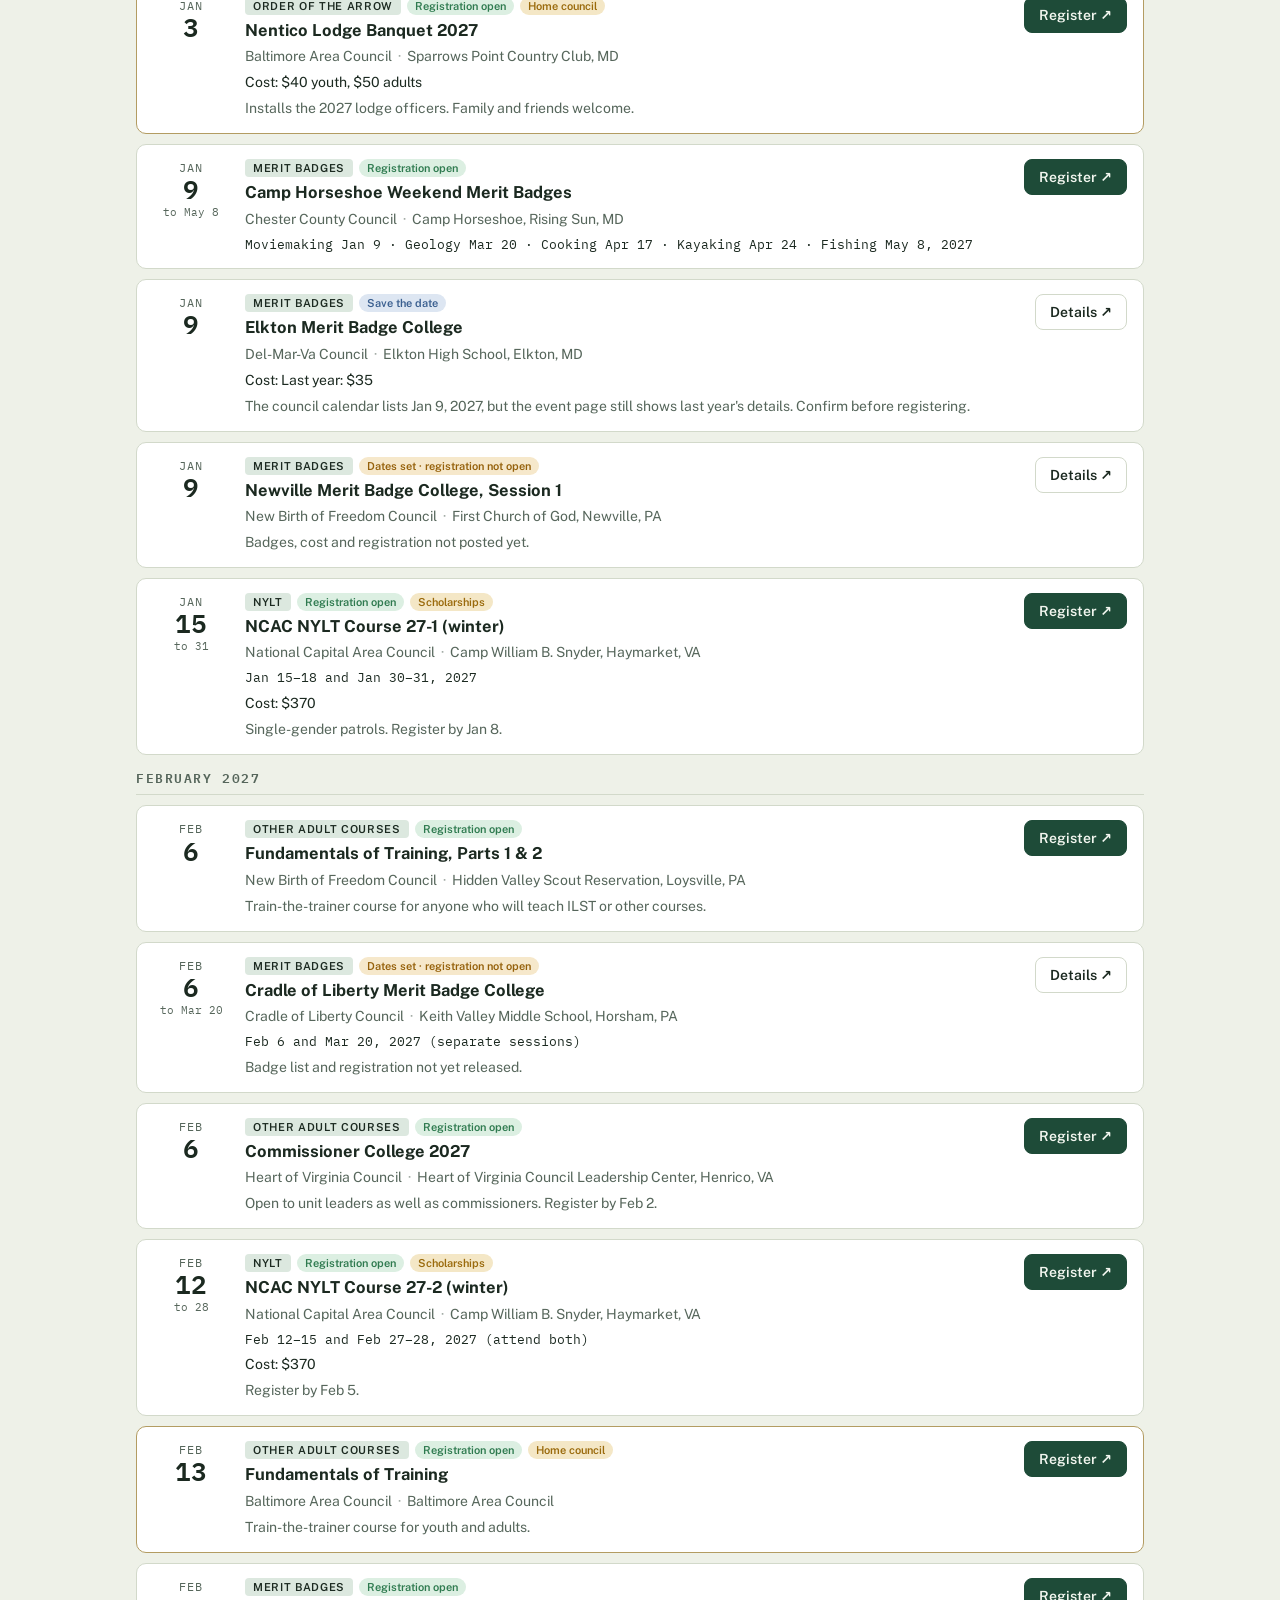
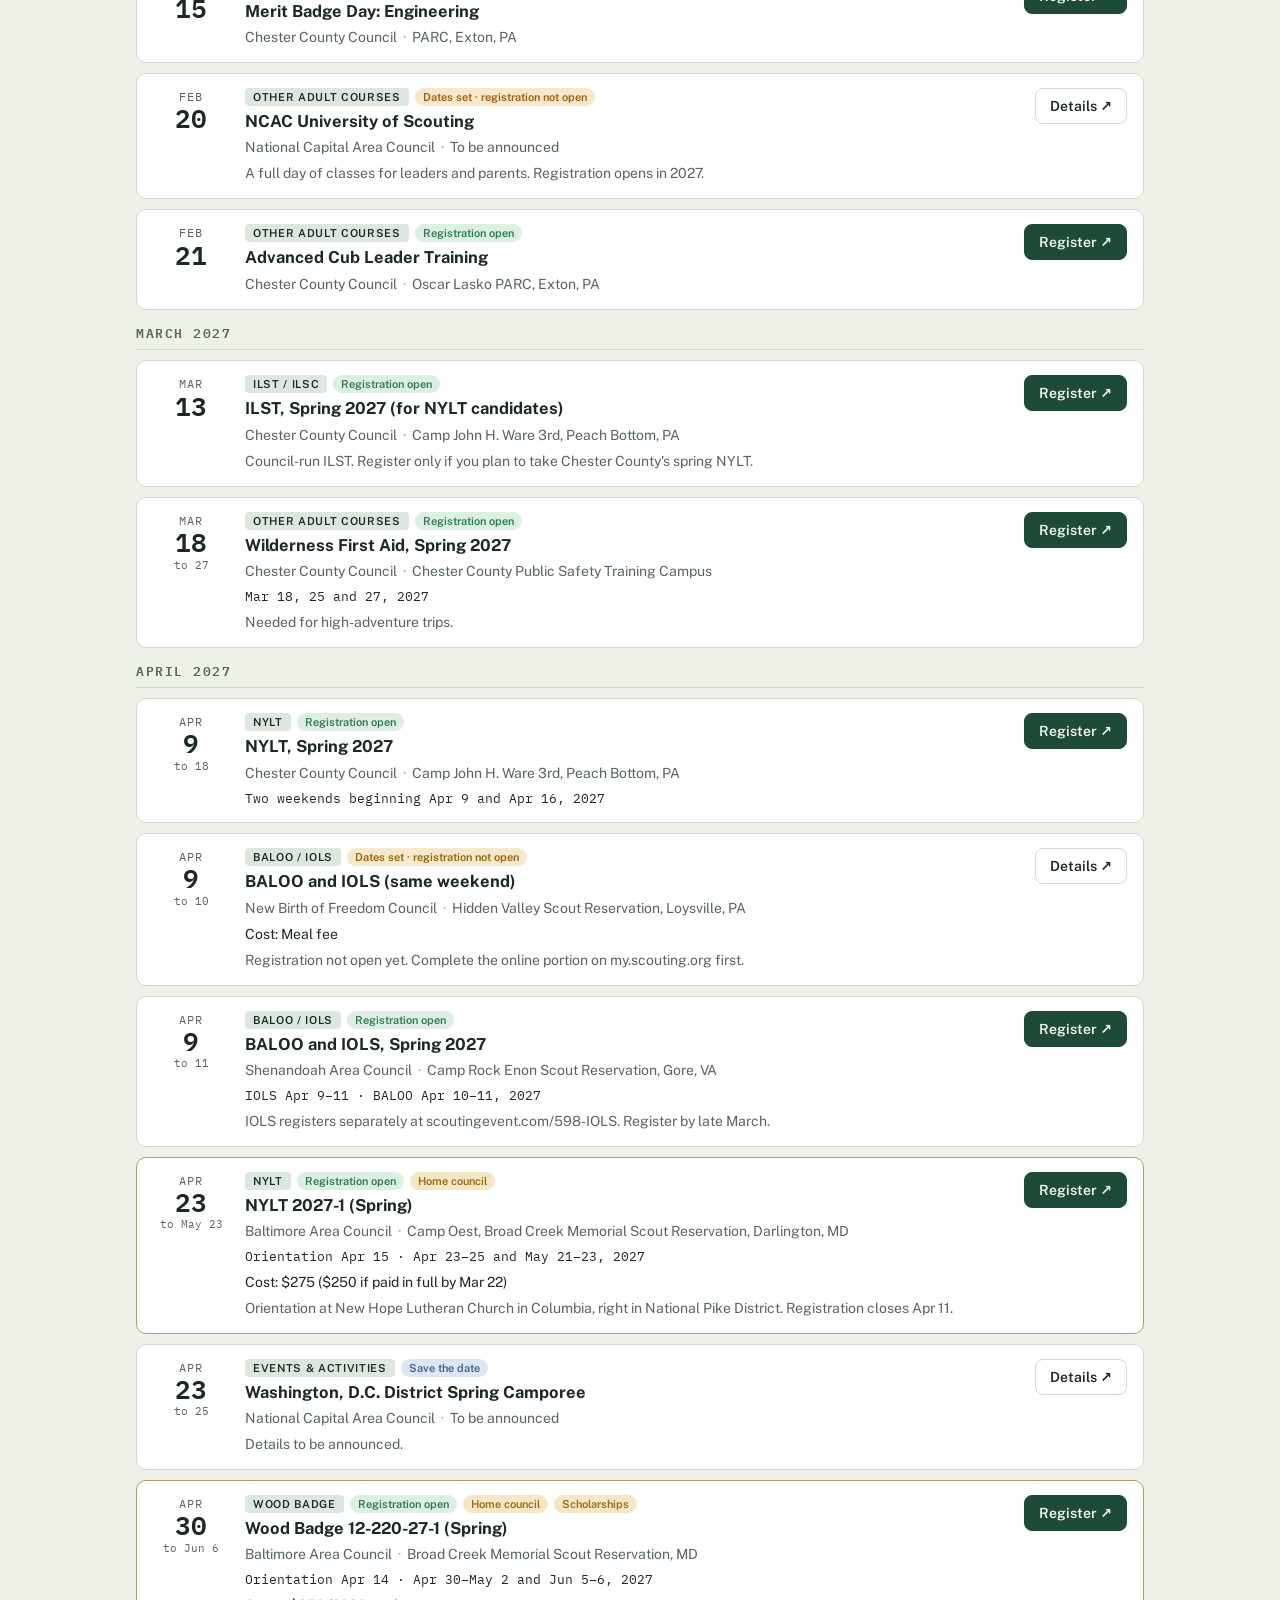
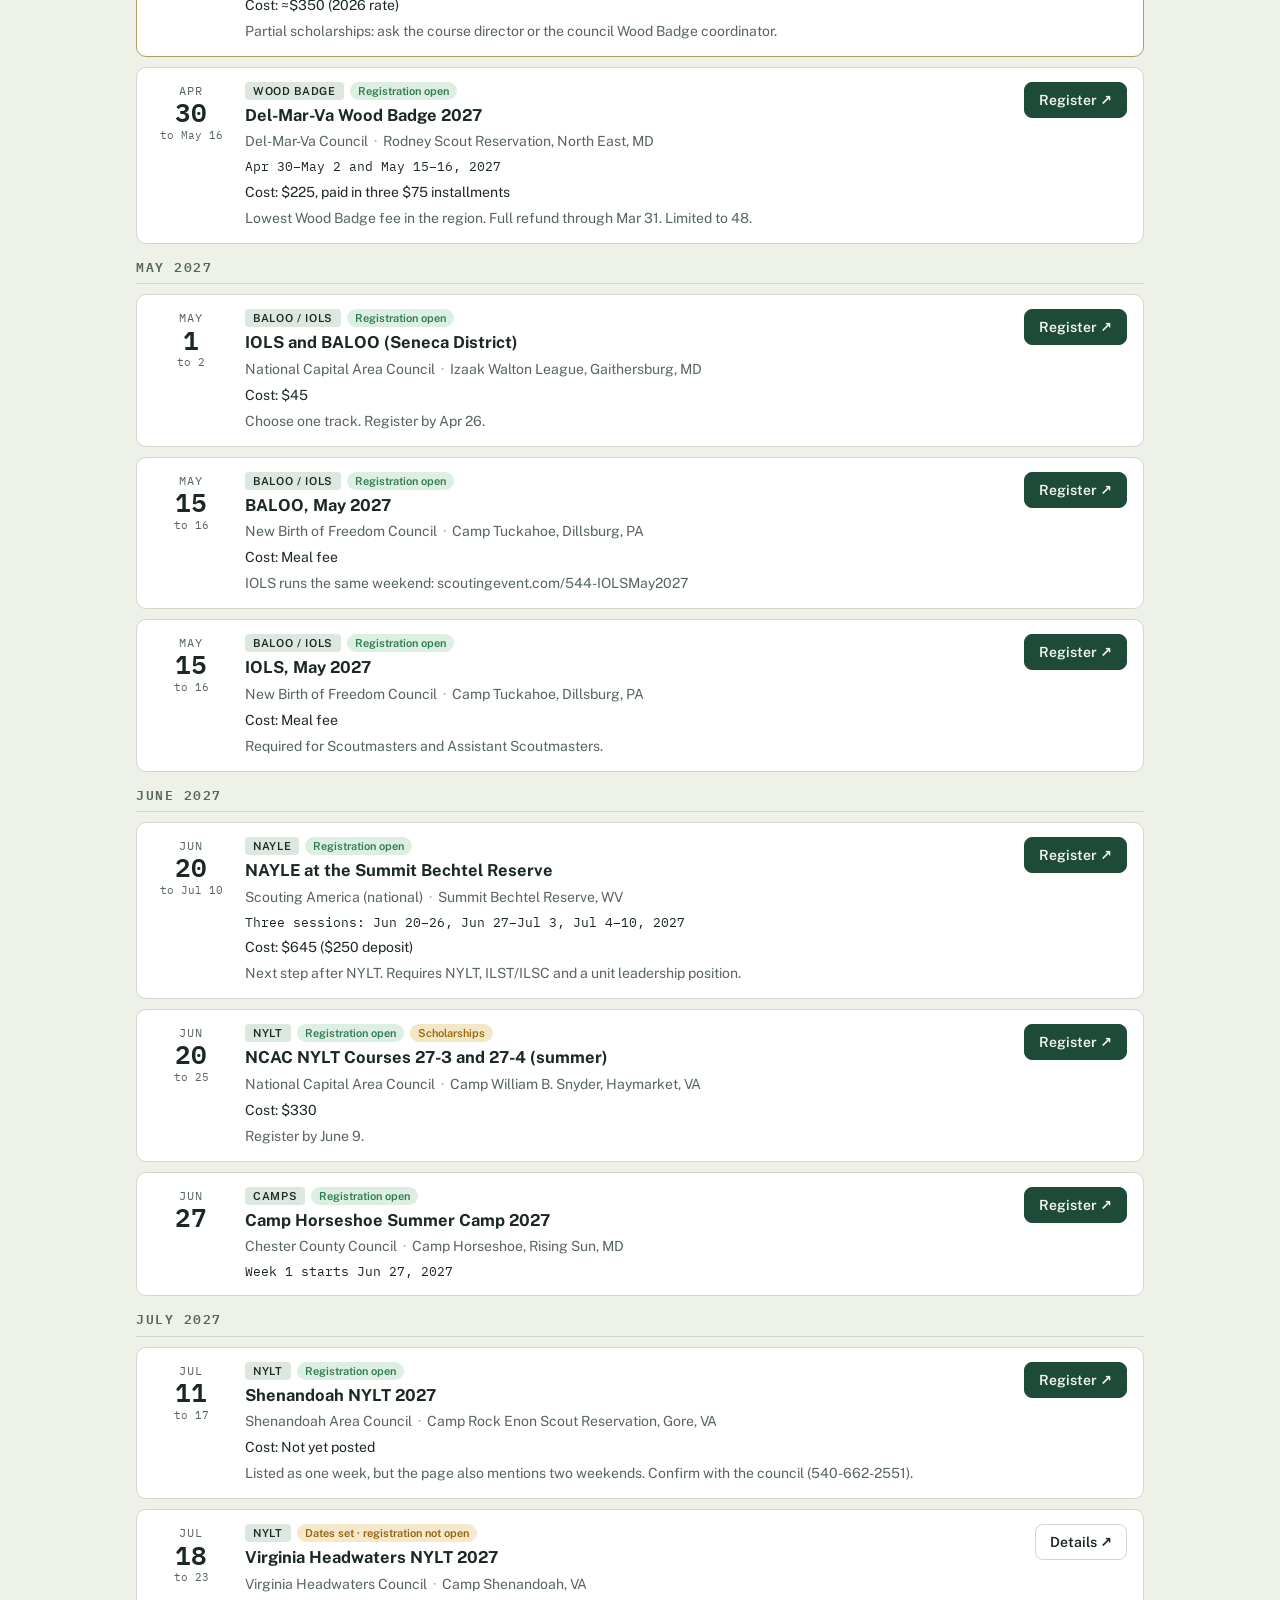
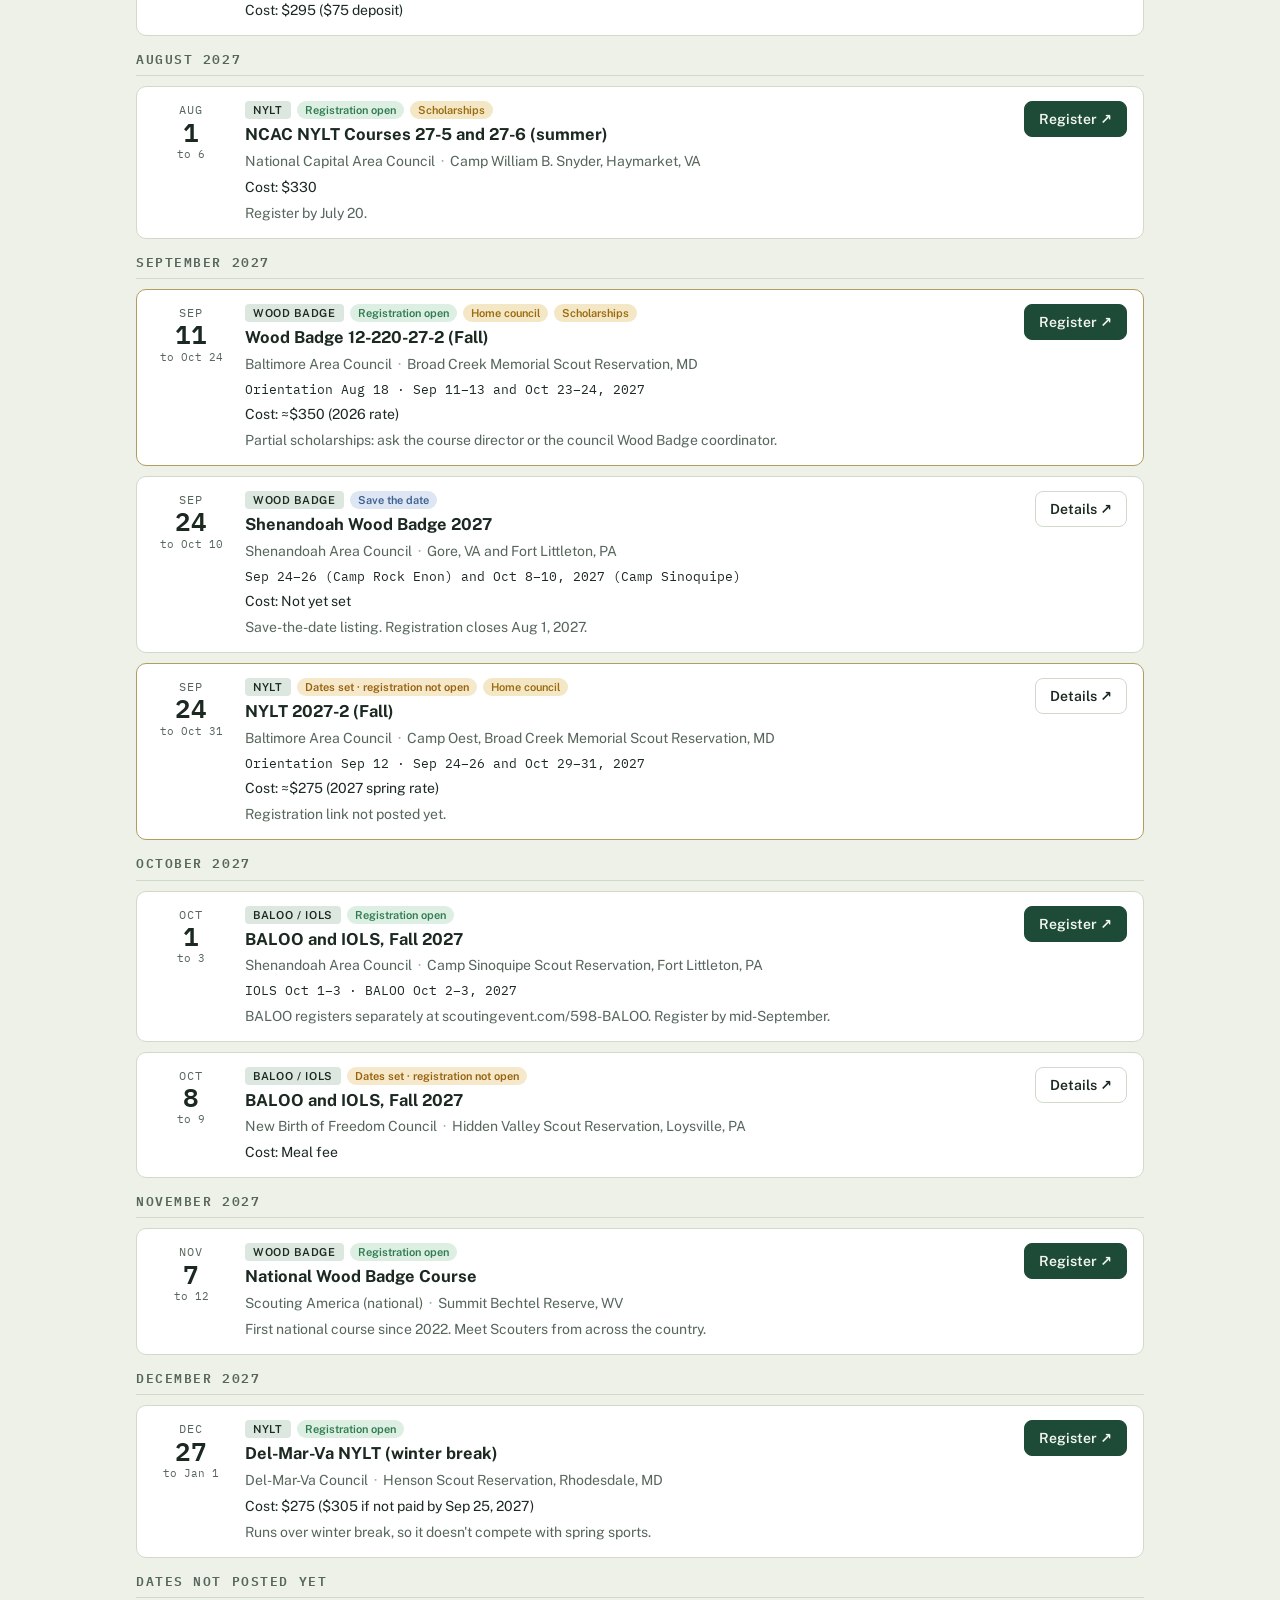
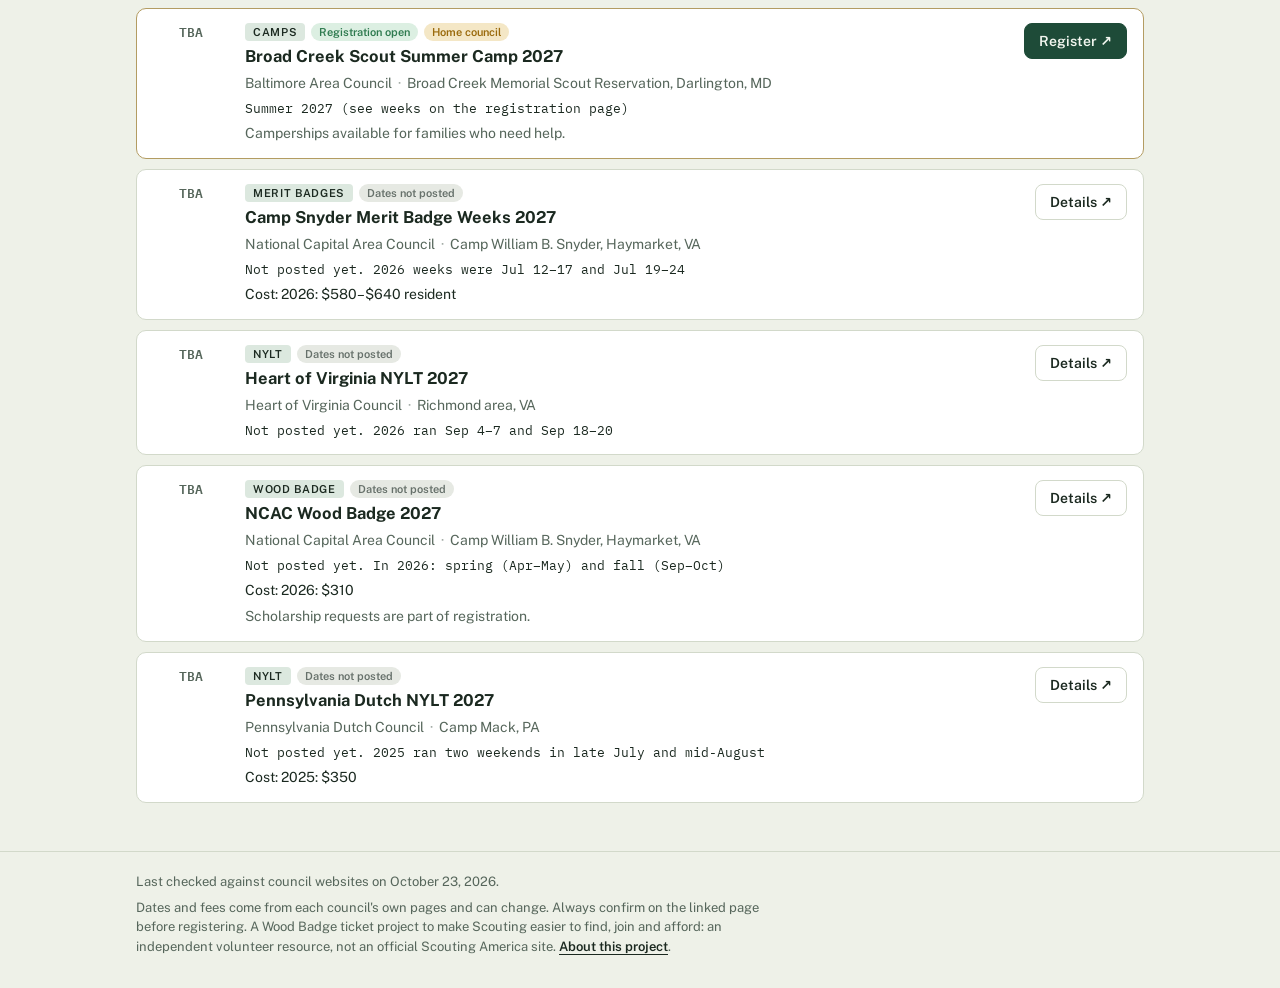
==== commit 52c57c9b: "Add Calendars page with each council's official calendar links - calendars.html built from each coun" ====
--- a/index.html
+++ b/index.html
@@ -19,6 +19,7 @@
       <a class="brand" href="index.html">Scouting Out Scouts</a>
       <ul>
         <li><a class="nav" href="index.html" aria-current="page">Opportunities</a></li>
+        <li><a class="nav" href="calendars.html">Calendars</a></li>
         <li><a class="nav" href="help.html">Help paying</a></li>
         <li><a class="nav" href="save.html">Save on Scouting</a></li>
         <li><a class="nav" href="guides.html">Guides</a></li>
@@ -80,7 +81,7 @@
     <section id="councils" role="tabpanel" aria-labelledby="tab-councils" hidden>
       <div>
         <h2>Councils in range</h2>
-        <p class="sub">Drive times are rough estimates from Laurel. Most councils welcome out-of-council participants in training courses and merit badge events; some add a small surcharge.</p>
+        <p class="sub">Want every event, not just our highlights? See <a href="calendars.html">each council's official calendar</a>. Drive times are rough estimates from Laurel. Most councils welcome out-of-council participants in training courses and merit badge events; some add a small surcharge.</p>
       </div>
       <div class="grid" id="councilGrid"></div>
     </section>
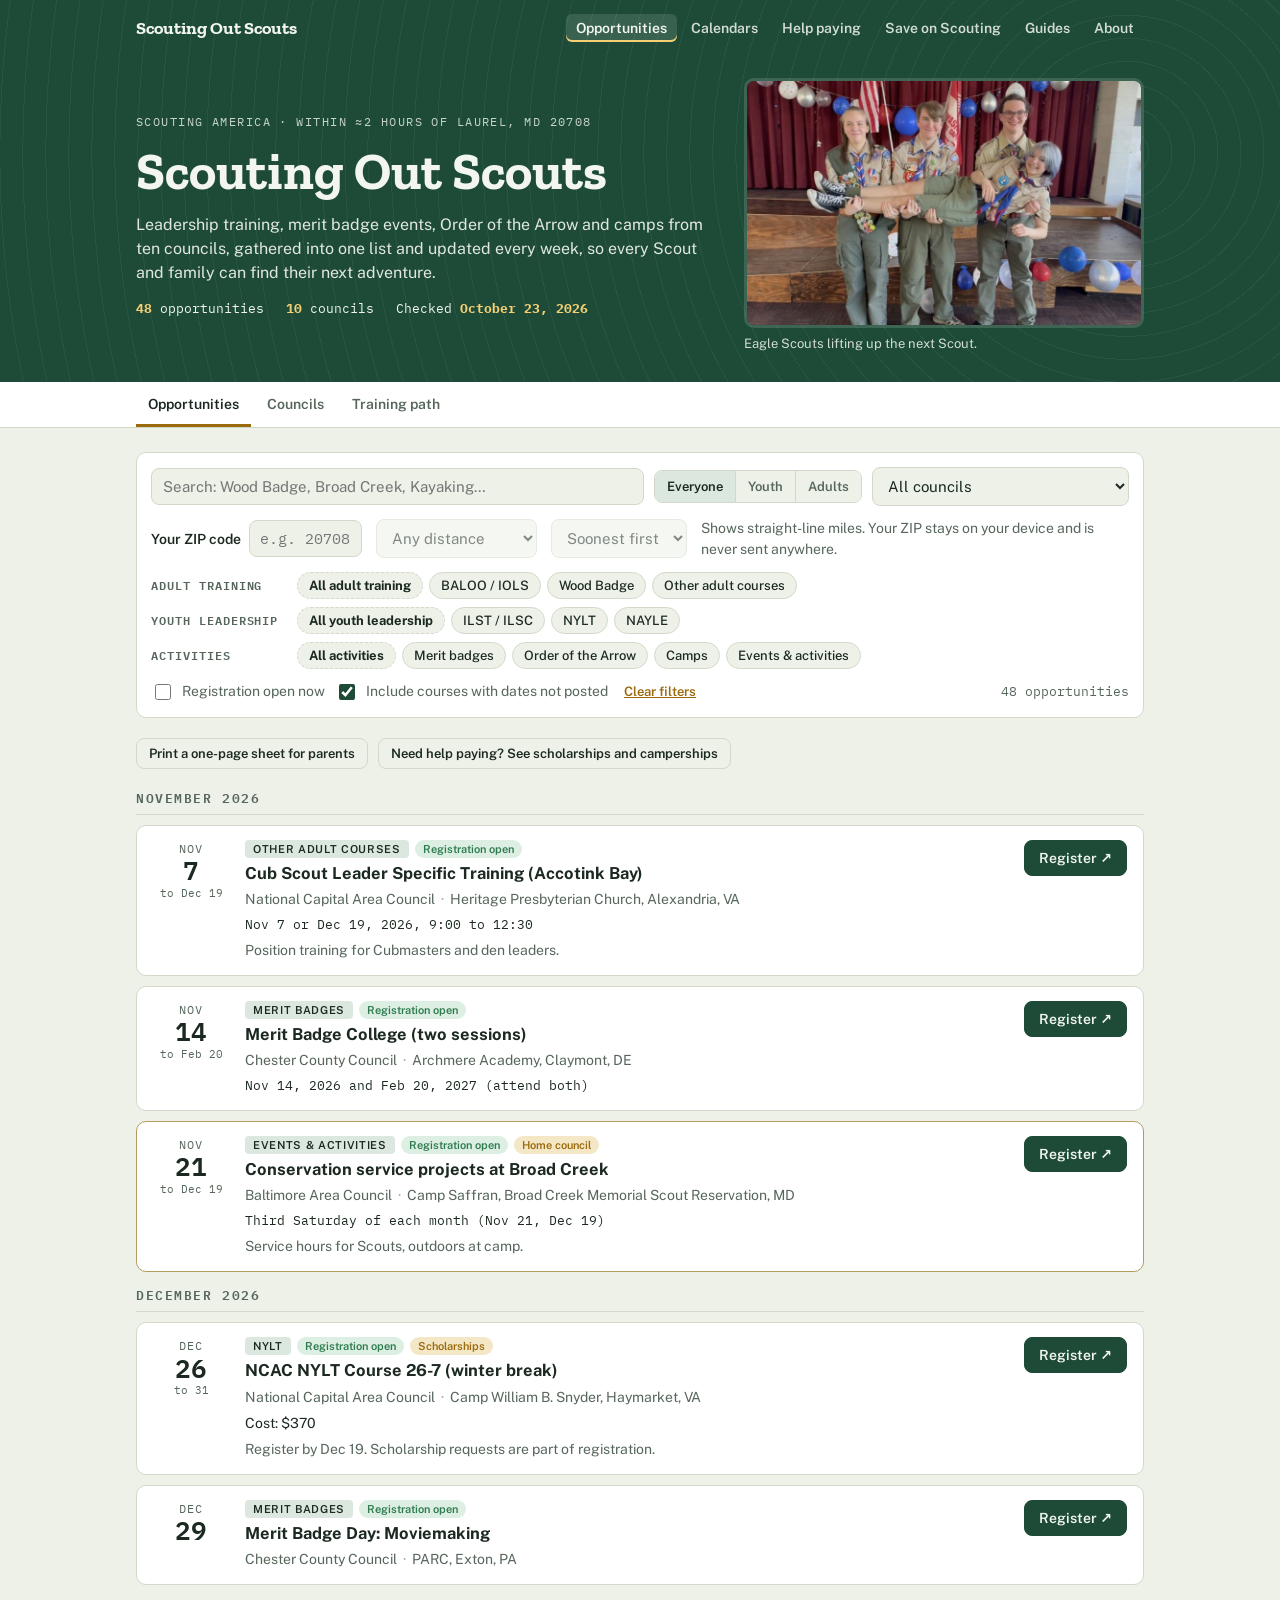
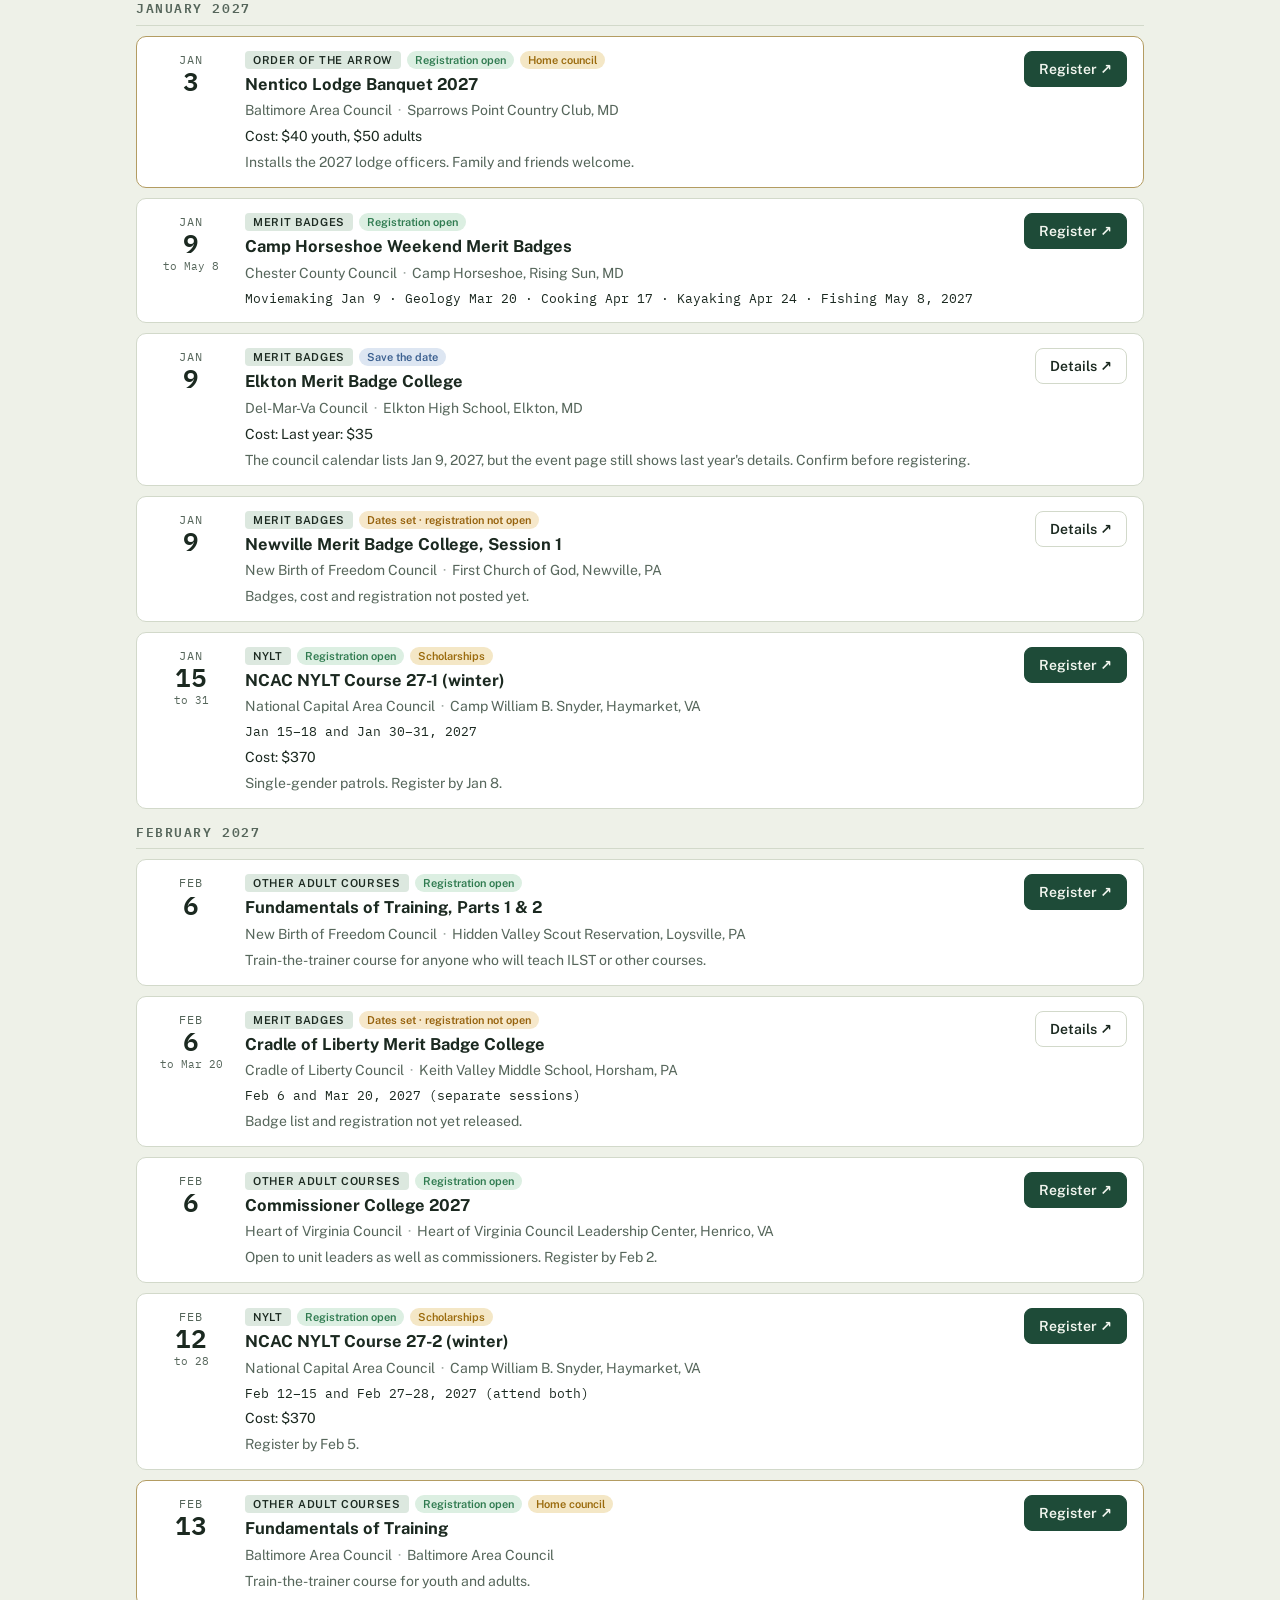
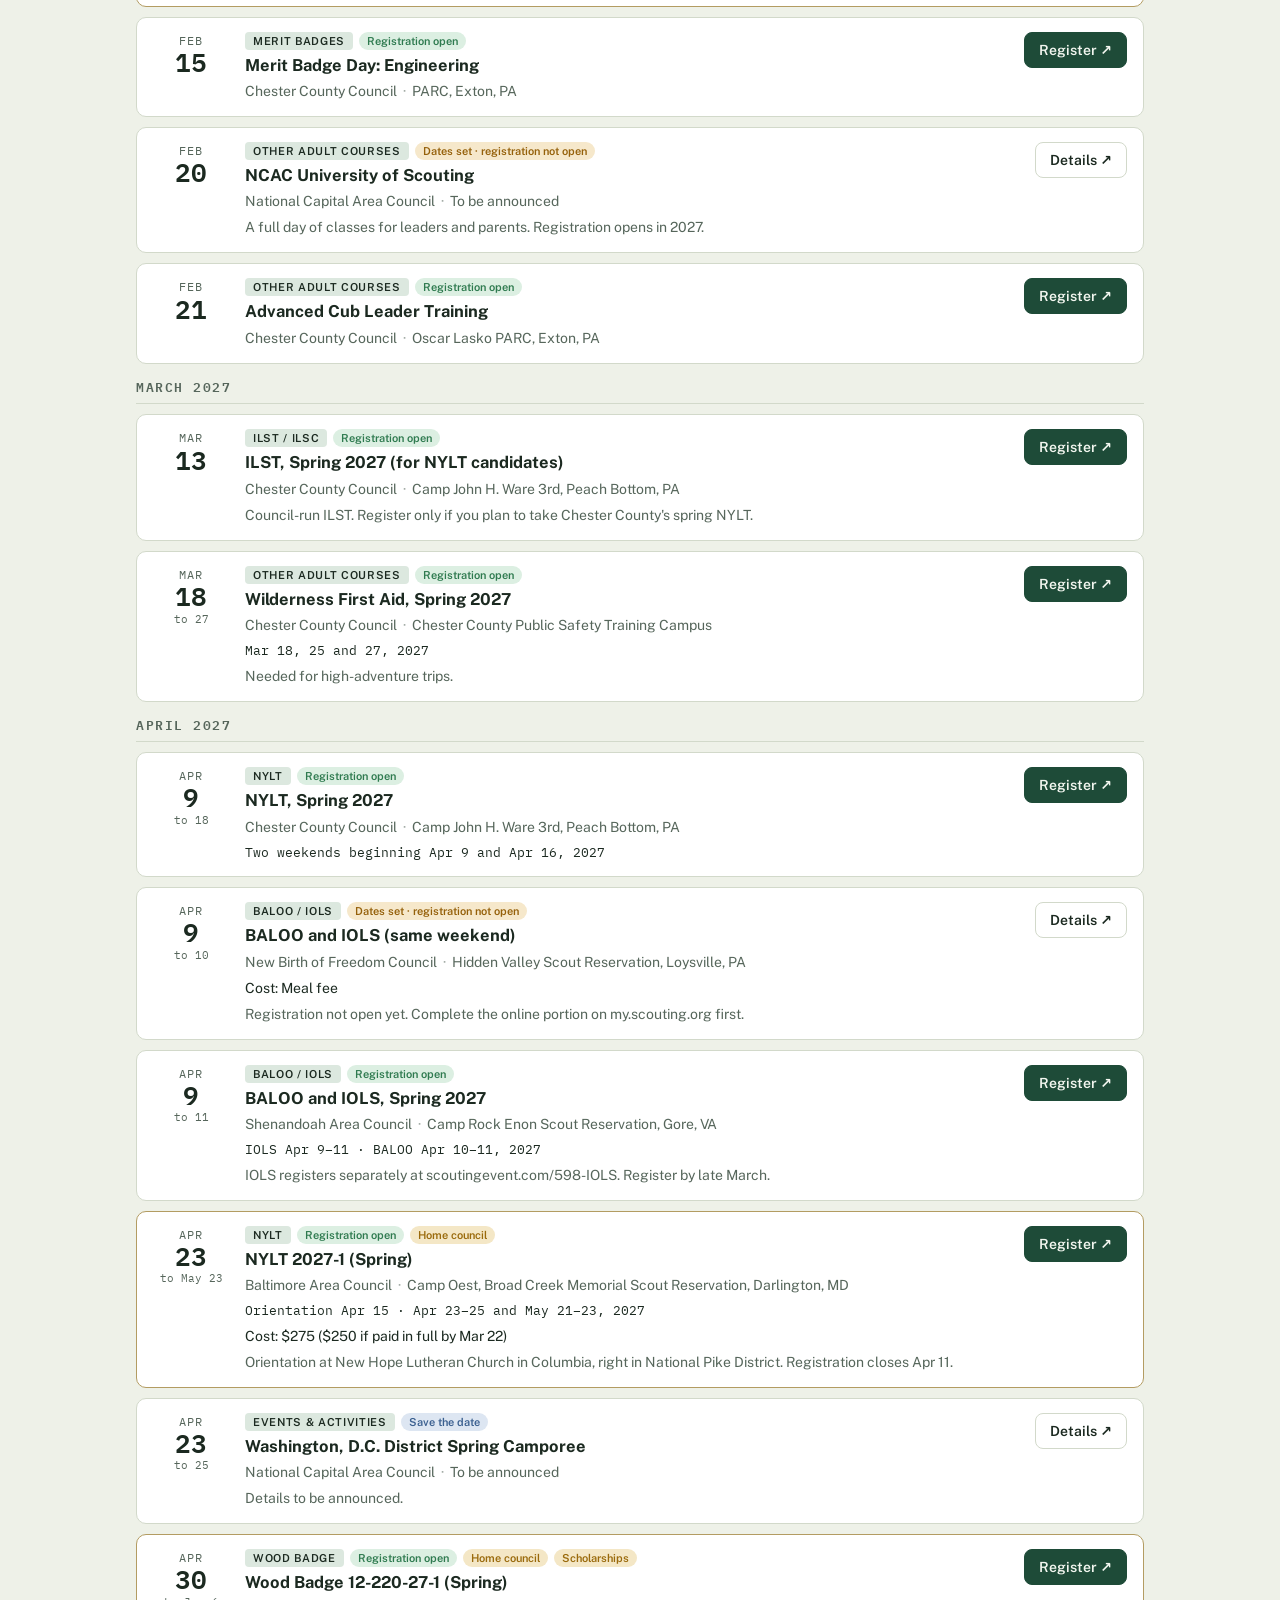
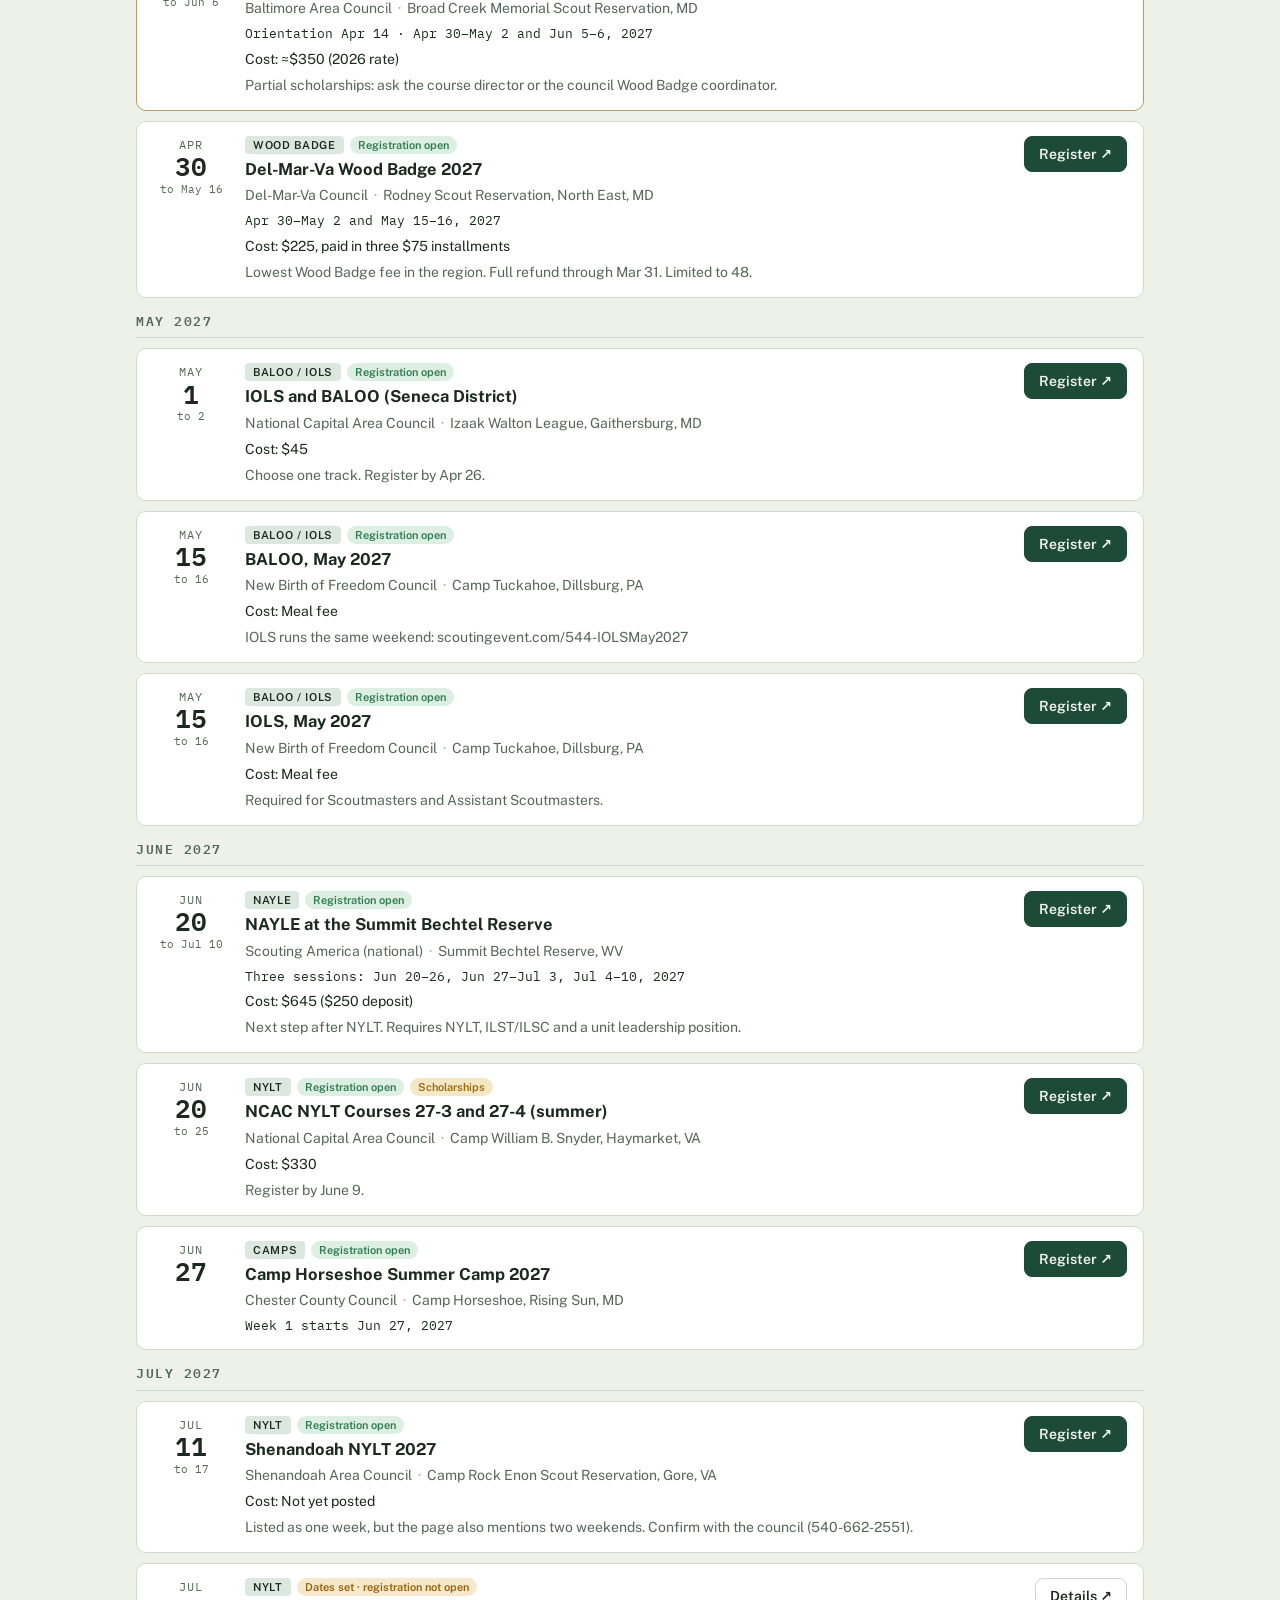
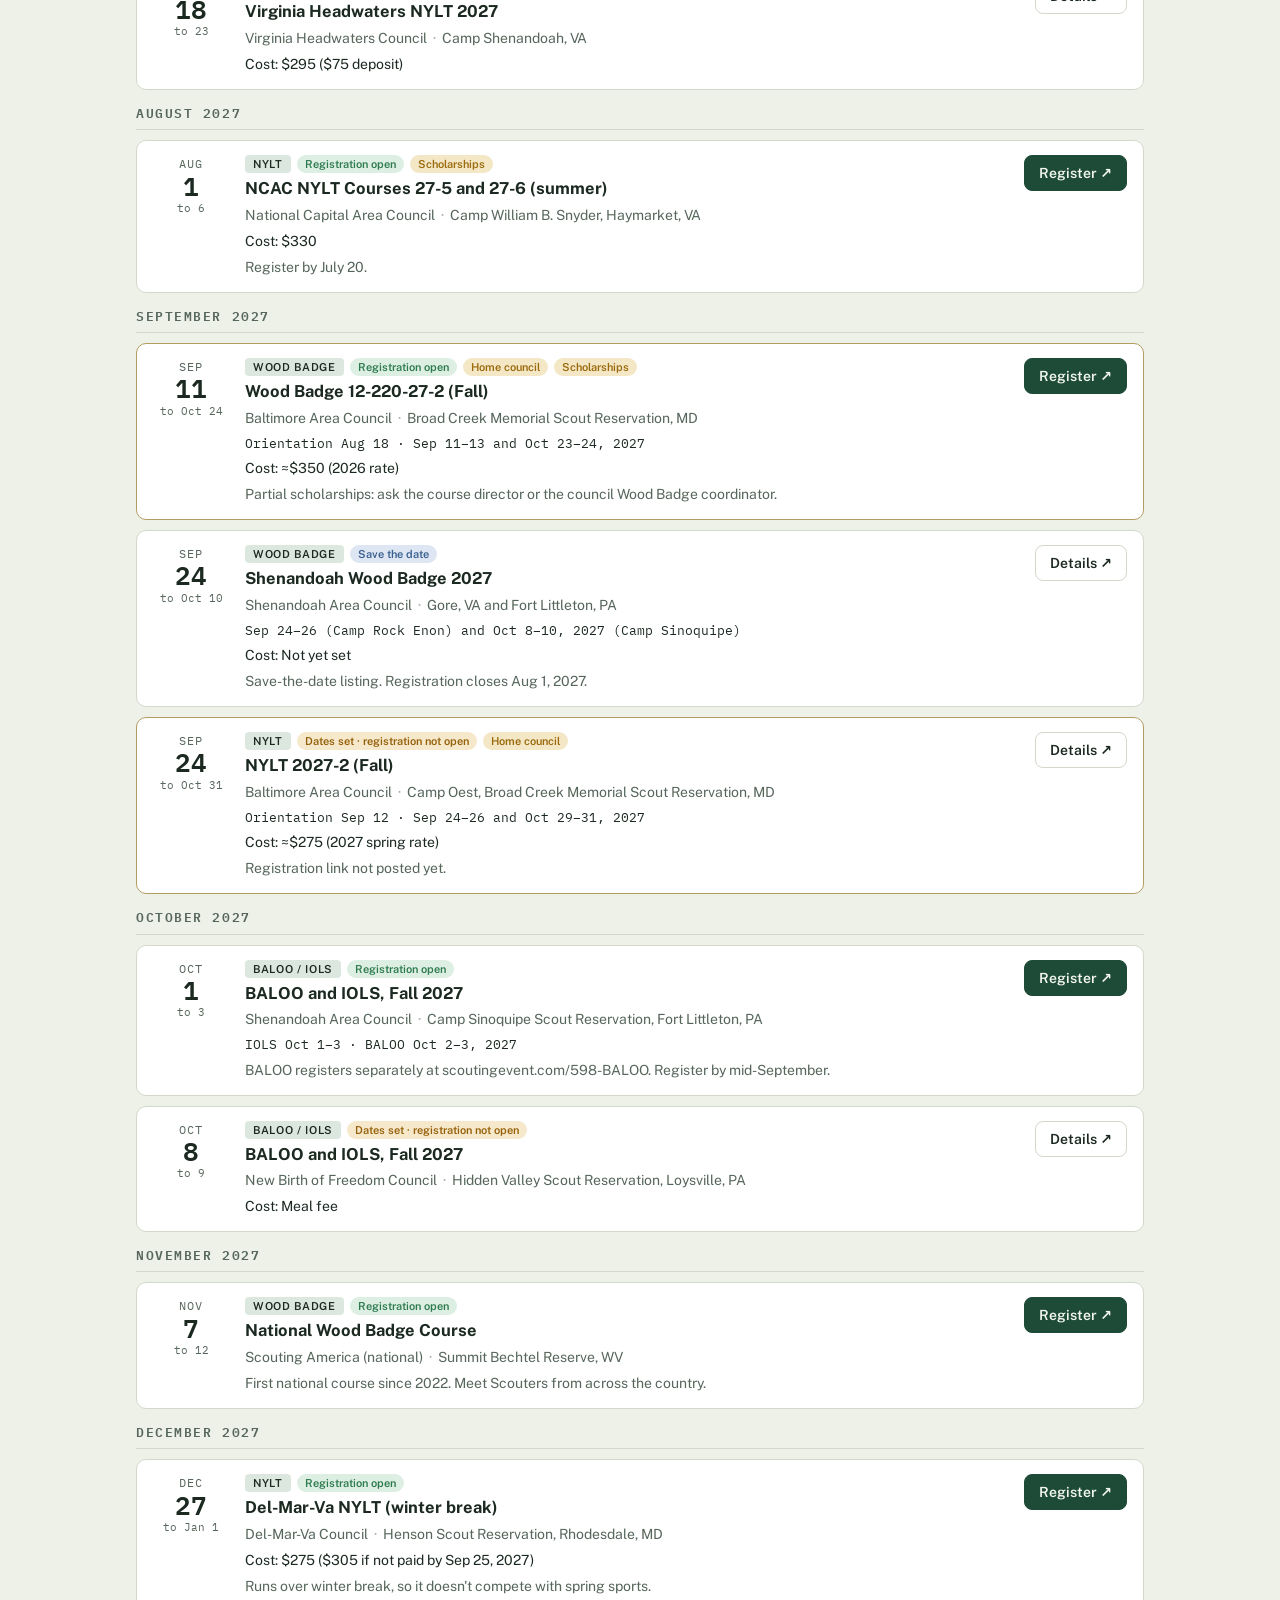
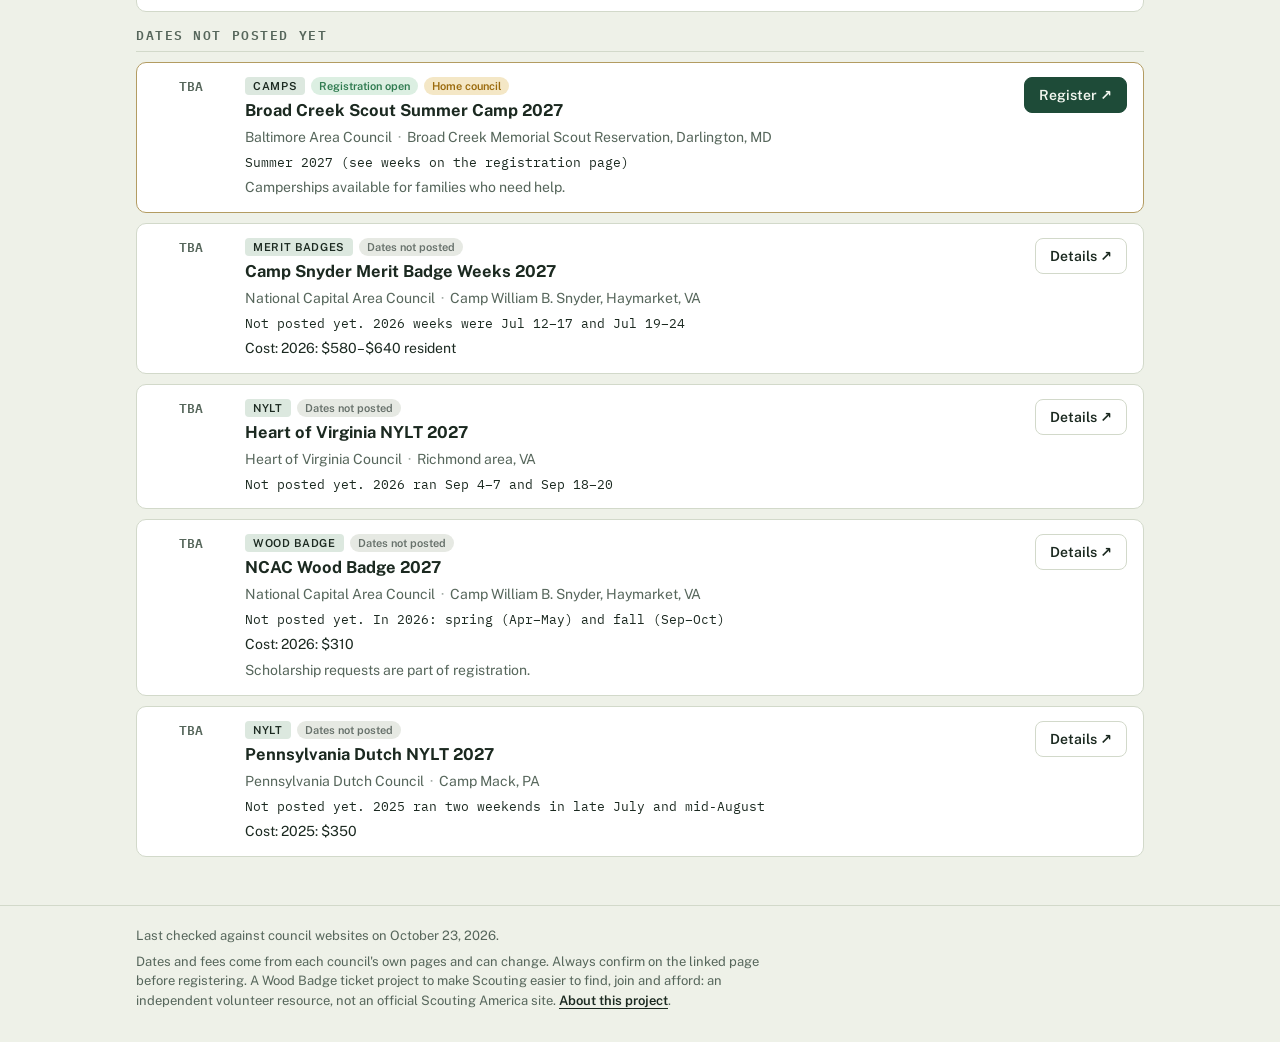
==== commit 18979689: "Add 'Your ZIP code' distances, closest-first sort and distance filter - assets/zips.json: ~5,300 reg" ====
--- a/index.html
+++ b/index.html
@@ -63,6 +63,22 @@
           </div>
           <select id="council" aria-label="Council"><option value="">All councils</option></select>
         </div>
+        <div class="row distrow">
+          <label class="zipbox" for="zip">Your ZIP code
+            <input id="zip" type="text" inputmode="numeric" autocomplete="postal-code" maxlength="5" placeholder="e.g. 20708" aria-describedby="zipnote">
+          </label>
+          <select id="within" aria-label="Distance" disabled>
+            <option value="">Any distance</option>
+            <option value="30">Within 30 miles</option>
+            <option value="60">Within 60 miles</option>
+            <option value="120">Within 120 miles</option>
+          </select>
+          <select id="sort" aria-label="Sort" disabled>
+            <option value="date">Soonest first</option>
+            <option value="dist">Closest first</option>
+          </select>
+          <span class="small" id="zipnote">Shows straight-line miles. Your ZIP stays on your device and is never sent anywhere.</span>
+        </div>
         <div class="chipgroups" id="types" role="group" aria-label="Opportunity type"></div>
         <div class="row">
           <label class="check"><input type="checkbox" id="openOnly"> Registration open now</label>
@@ -149,7 +165,8 @@
 
   let DATA = null, councils = {};
   const today = todayFn();
-  const state = { q: "", aud: "All", council: "", types: new Set(), openOnly: false, showTba: true };
+  const state = { q: "", aud: "All", council: "", types: new Set(), openOnly: false, showTba: true, zip: "", within: "", sort: "date" };
+  let ZIPS = null, here = null;
 
   try {
     const saved = JSON.parse(localStorage.getItem("trailhead-filters") || "null");
@@ -221,12 +238,55 @@
   $("#showTba").addEventListener("change", e => { state.showTba = e.target.checked; save(); renderList(); });
   $("#council").addEventListener("change", e => { state.council = e.target.value; save(); renderList(); });
   $("#reset").addEventListener("click", () => {
-    Object.assign(state, { q: "", aud: "All", council: "", types: new Set(), openOnly: false, showTba: true });
+    Object.assign(state, { q: "", aud: "All", council: "", types: new Set(), openOnly: false, showTba: true, within: "", sort: "date" });
+    $("#within").value = ""; $("#sort").value = "date";
     $("#q").value = ""; $("#council").value = ""; $("#openOnly").checked = false; $("#showTba").checked = true;
     syncChips();
     document.querySelectorAll("[data-aud]").forEach(x => x.setAttribute("aria-pressed", x.dataset.aud === "All"));
     save(); renderList();
   });
+
+  // Distance from the visitor's ZIP. The lookup table is published with the site, so no ZIP ever leaves the browser.
+  function miles(a, b) {
+    const R = 3958.8, rad = x => x * Math.PI / 180;
+    const dLat = rad(b[0] - a[0]), dLon = rad(b[1] - a[1]);
+    const h = Math.sin(dLat / 2) ** 2 + Math.cos(rad(a[0])) * Math.cos(rad(b[0])) * Math.sin(dLon / 2) ** 2;
+    return 2 * R * Math.asin(Math.sqrt(h));
+  }
+  function distOf(o) {
+    if (!here || o.online) return null;
+    const z = o.zip || (councils[o.council] || {}).zip;
+    const p = z && ZIPS[z];
+    return p ? miles(here, p) : null;
+  }
+  function loadZips() {
+    if (ZIPS) return Promise.resolve(ZIPS);
+    return fetch("assets/zips.json").then(r => { if (!r.ok) throw new Error(r.status); return r.json(); }).then(z => (ZIPS = z));
+  }
+  const zipNote = $("#zipnote");
+  const DEFAULT_NOTE = zipNote.textContent;
+  function applyZip(z) {
+    state.zip = z;
+    const on = /^\d{5}$/.test(z);
+    $("#within").disabled = !on; $("#sort").disabled = !on;
+    if (!on) { here = null; zipNote.textContent = DEFAULT_NOTE; save(); if (DATA) { renderList(); renderCouncils(); } return; }
+    loadZips().then(t => {
+      here = t[z] || null;
+      zipNote.textContent = here ? "Distances from " + z + ", in straight-line miles. Your ZIP stays on your device."
+        : "We don't have " + z + " on file. Try a nearby ZIP in MD, DC, VA, PA, DE, WV or NJ.";
+      save(); if (DATA) { renderList(); renderCouncils(); }
+    }).catch(() => { zipNote.textContent = "Distances couldn't load. Refresh the page to try again."; });
+  }
+  $("#zip").value = state.zip || "";
+  $("#within").value = state.within || "";
+  $("#sort").value = state.sort || "date";
+  $("#zip").addEventListener("input", e => {
+    const v = e.target.value.replace(/\D/g, "").slice(0, 5);
+    if (v !== e.target.value) e.target.value = v;
+    if (v.length === 5 || v.length === 0) applyZip(v);
+  });
+  $("#within").addEventListener("change", e => { state.within = e.target.value; save(); renderList(); });
+  $("#sort").addEventListener("change", e => { state.sort = e.target.value; save(); renderList(); });
 
   function matches(o) {
     const c = councils[o.council] || {};
@@ -235,6 +295,7 @@
     if (state.council && o.council !== state.council) return false;
     if (state.openOnly && o.status !== "open") return false;
     if (!state.showTba && !o.start) return false;
+    if (here && state.within) { const m = distOf(o); if (m != null && m > +state.within) return false; }
     const endD = parse(o.end || o.start);
     if (endD && endD < today) return false;
     if (state.q) {
@@ -267,6 +328,11 @@
     tags.appendChild(el("span", "pill " + o.status, STATUS[o.status] || o.status));
     if (c.home) tags.appendChild(el("span", "pill home", "Home council"));
     if (o.aid) tags.appendChild(el("span", "pill aid", "Scholarships"));
+    if (here) {
+      const m = distOf(o);
+      if (o.online) tags.appendChild(el("span", "pill dist", "Online"));
+      else if (m != null) tags.appendChild(el("span", "pill dist", "≈ " + Math.round(m) + " mi away" + (o.zip ? "" : " (council office)")));
+    }
     body.appendChild(tags);
     body.appendChild(el("div", "title", o.title));
     const meta = el("div", "meta");
@@ -286,17 +352,32 @@
   function renderList() {
     const list = $("#list");
     list.textContent = "";
-    const rows = DATA.opportunities.filter(matches).sort((a, b) => {
+    const byDate = (a, b) => {
       if (!a.start && !b.start) return a.title.localeCompare(b.title);
       if (!a.start) return 1; if (!b.start) return -1;
       return a.start.localeCompare(b.start);
-    });
-    const filtered = state.q || state.aud !== "All" || state.council || state.types.size || state.openOnly || !state.showTba;
+    };
+    const byDist = (a, b) => {
+      const da = distOf(a), db = distOf(b);
+      if (da == null && db == null) return byDate(a, b);
+      if (da == null) return 1; if (db == null) return -1;
+      return da - db || byDate(a, b);
+    };
+    const distSort = here && state.sort === "dist";
+    const rows = DATA.opportunities.filter(matches).sort(distSort ? byDist : byDate);
+    const filtered = state.q || state.aud !== "All" || state.council || state.types.size || state.openOnly || !state.showTba || (here && state.within);
     $("#count").textContent = filtered
       ? "Showing " + rows.length + " · filters on"
       : rows.length + (rows.length === 1 ? " opportunity" : " opportunities");
     if (!rows.length) {
       list.appendChild(el("div", "empty", "Nothing matches those filters. Try clearing a type or council."));
+      return;
+    }
+    if (distSort) {
+      const group = el("div", "month");
+      group.appendChild(el("h3", null, "Closest first, from " + state.zip));
+      rows.forEach(o => group.appendChild(itemNode(o)));
+      list.appendChild(group);
       return;
     }
     let curKey = null, group = null;
@@ -315,13 +396,17 @@
 
   function renderCouncils() {
     const grid = $("#councilGrid");
+    grid.textContent = "";
     DATA.councils.forEach(c => {
       const card = el("article", "council");
       const hd = el("div", "hd");
       hd.appendChild(el("h3", null, c.name));
       if (c.number) hd.appendChild(el("span", "num", "#" + c.number));
       card.appendChild(hd);
-      card.appendChild(el("div", "drive", "≈ " + c.drive + " · " + c.hq));
+      const cp = here && c.zip && ZIPS[c.zip];
+      card.appendChild(el("div", "drive", cp
+        ? "≈ " + Math.round(miles(here, cp)) + " mi from you · " + c.hq
+        : "≈ " + c.drive + " from Laurel · " + c.hq));
       if (c.home || c.edge || c.national) {
         const t = el("div", "tags");
         if (c.home) t.appendChild(el("span", "pill home", "Home council"));
@@ -353,6 +438,7 @@
       });
       $("#checked").textContent = "Last checked against council websites on " + fmtDate(d.lastChecked) + ".";
       renderList(); renderCouncils();
+      if (state.zip) applyZip(state.zip);
     })
     .catch(() => {
       $("#list").textContent = "";
--- a/assets/site.css
+++ b/assets/site.css
@@ -309,3 +309,11 @@
 .chiplabel { font: 600 12px var(--f-mono); letter-spacing: .08em; text-transform: uppercase; color: var(--muted); min-width: 140px; }
 .chip.group { font-weight: 700; border-style: dashed; }
 @media (max-width: 640px) { .chiplabel { min-width: 0; width: 100%; } }
+
+/* ZIP distance */
+.distrow { gap: 10px 14px; }
+.zipbox { display: inline-flex; align-items: center; gap: 8px; font: 600 14px var(--f-body); }
+.zipbox input { width: 7.5em; font: 15px var(--f-mono); color: var(--ink); background: var(--bg); border: 1px solid var(--line); border-radius: 8px; padding: 8px 10px; }
+select:disabled { opacity: .55; }
+.pill.dist { background: var(--tent-soft); color: var(--tent); font-family: var(--f-mono); }
+#zipnote { flex: 1 1 260px; }
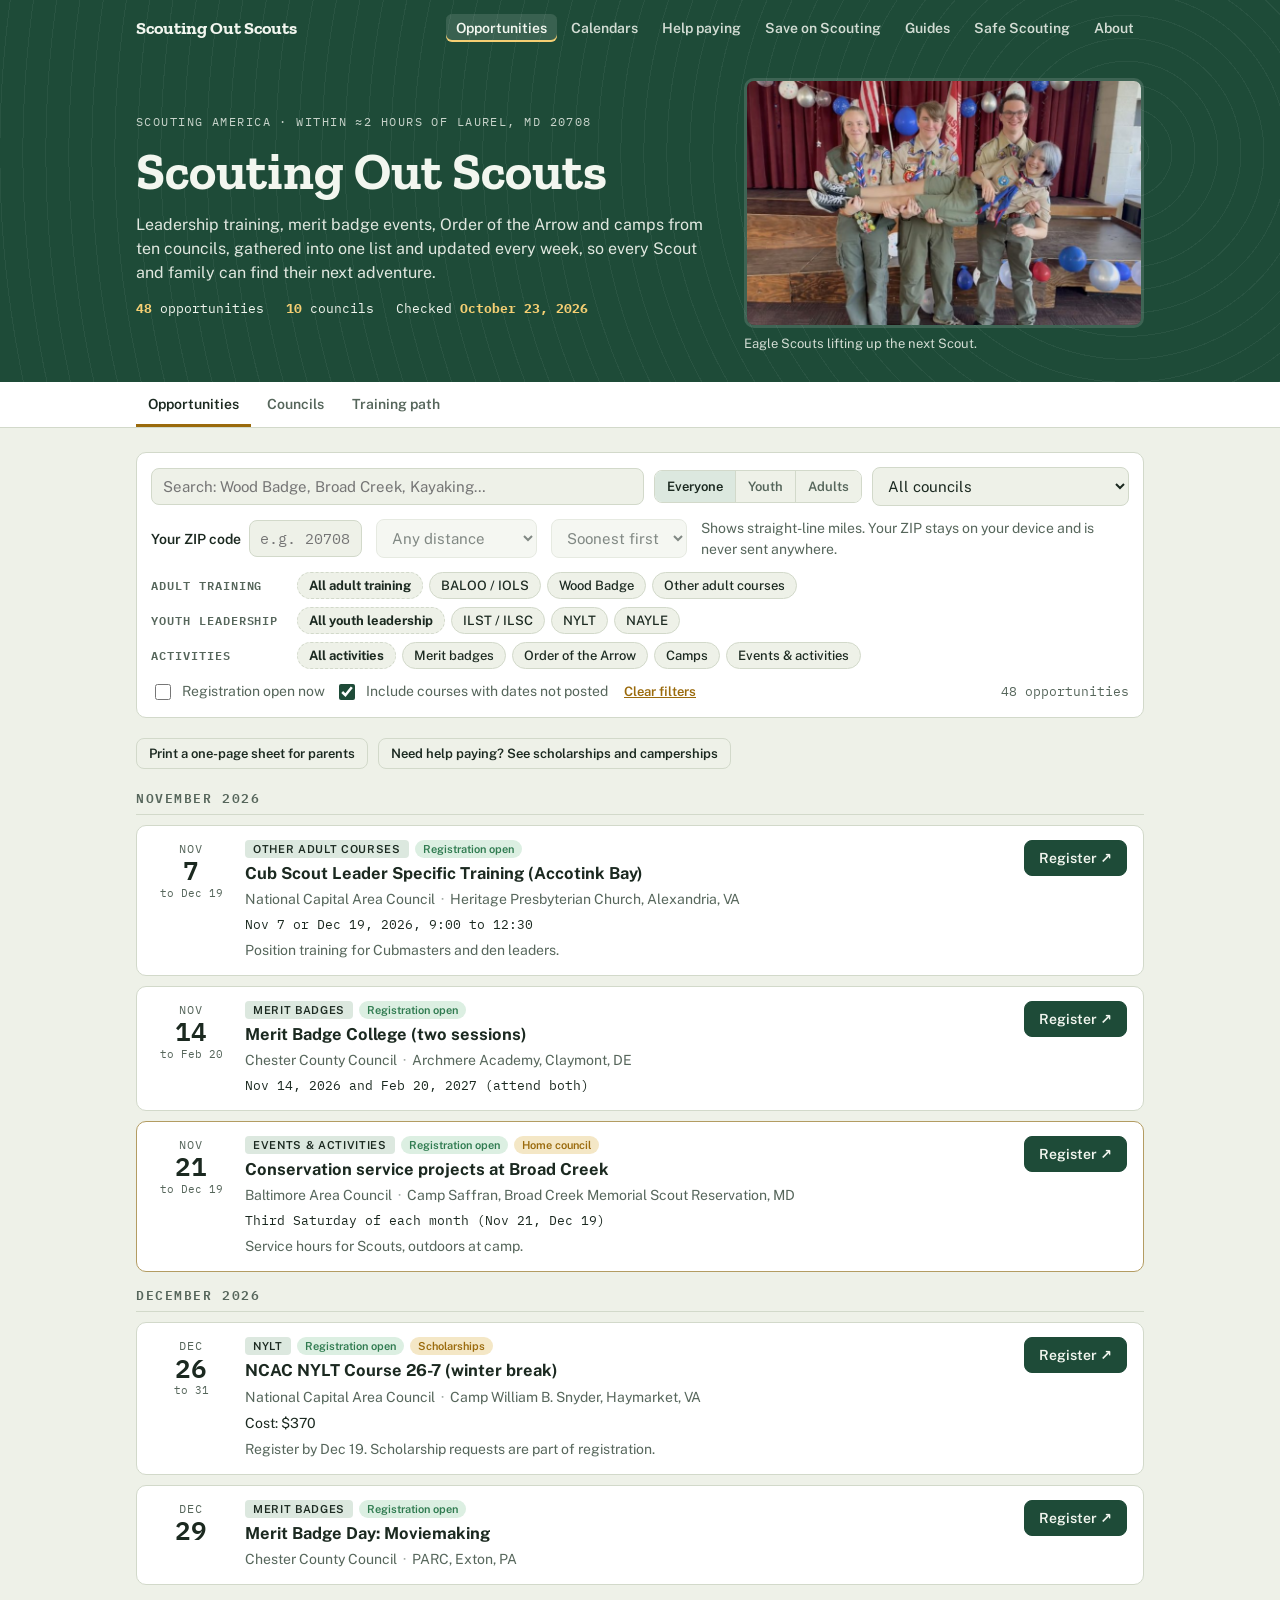
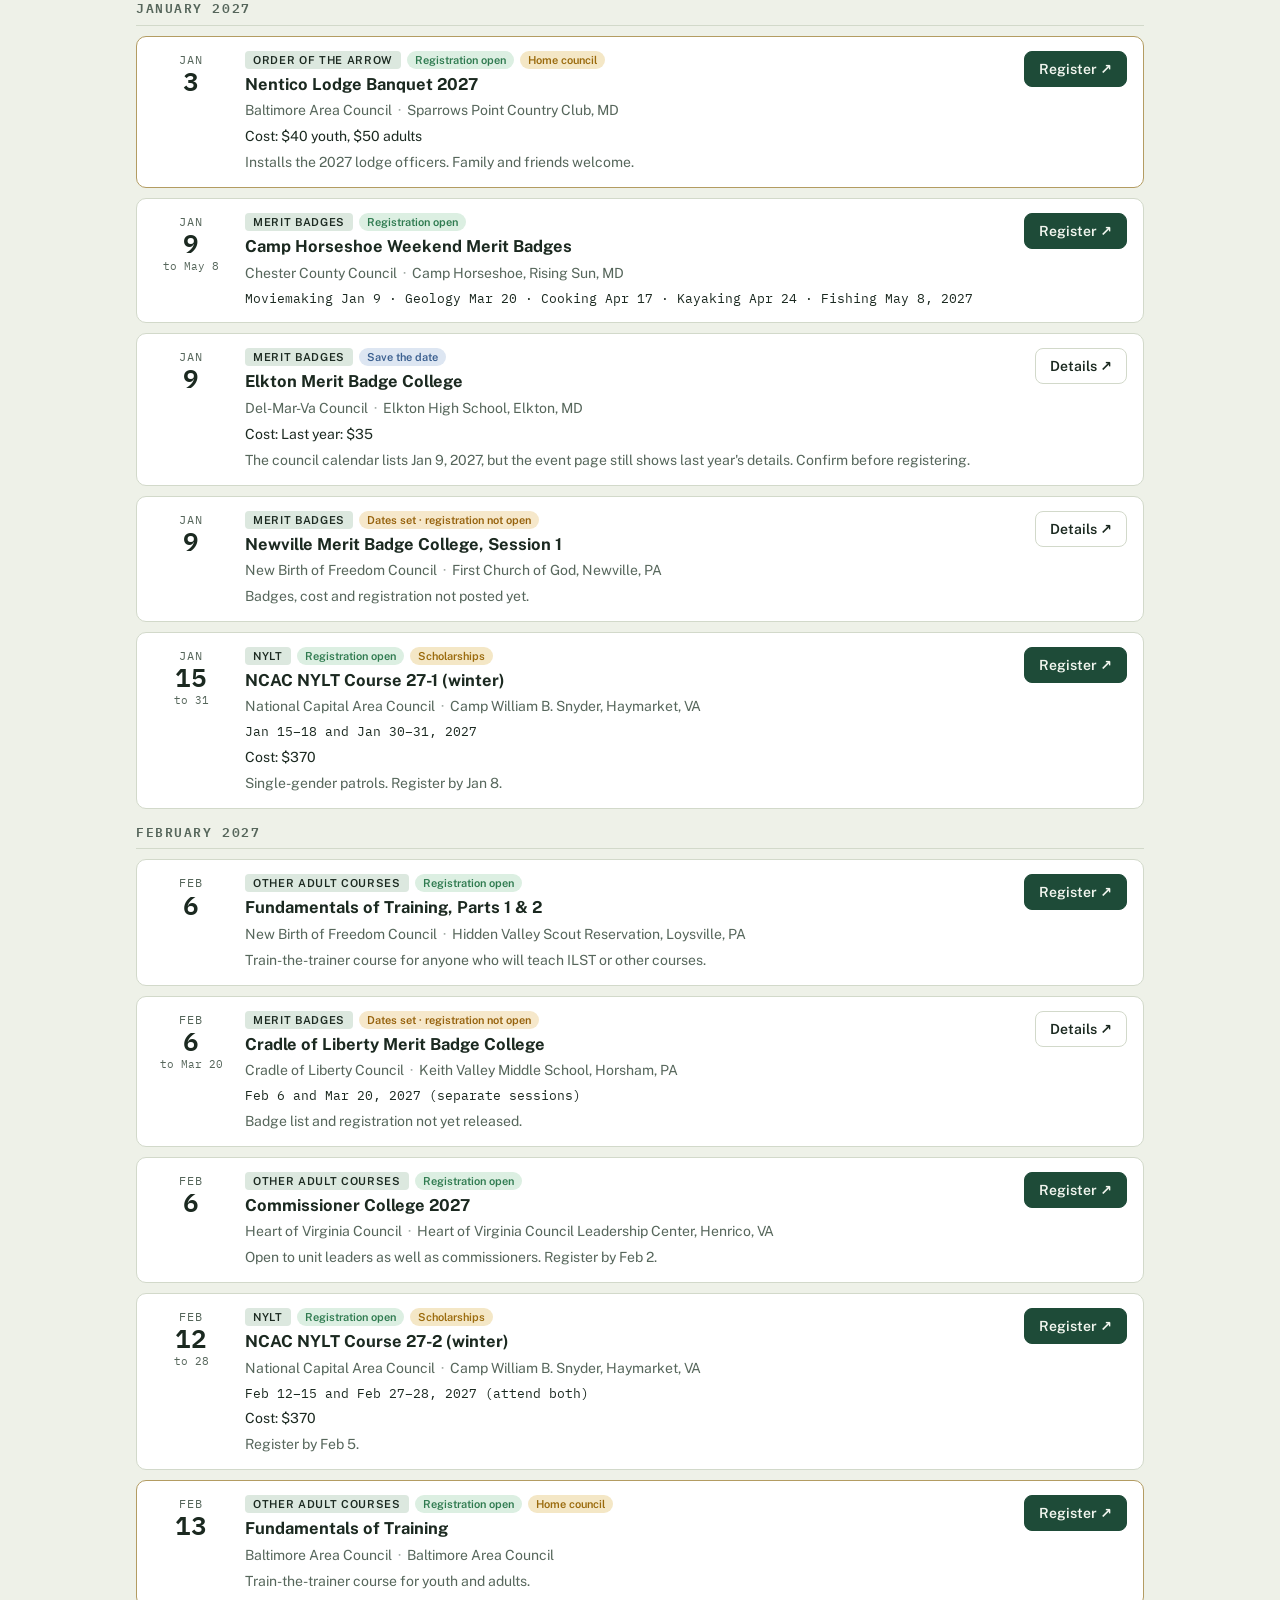
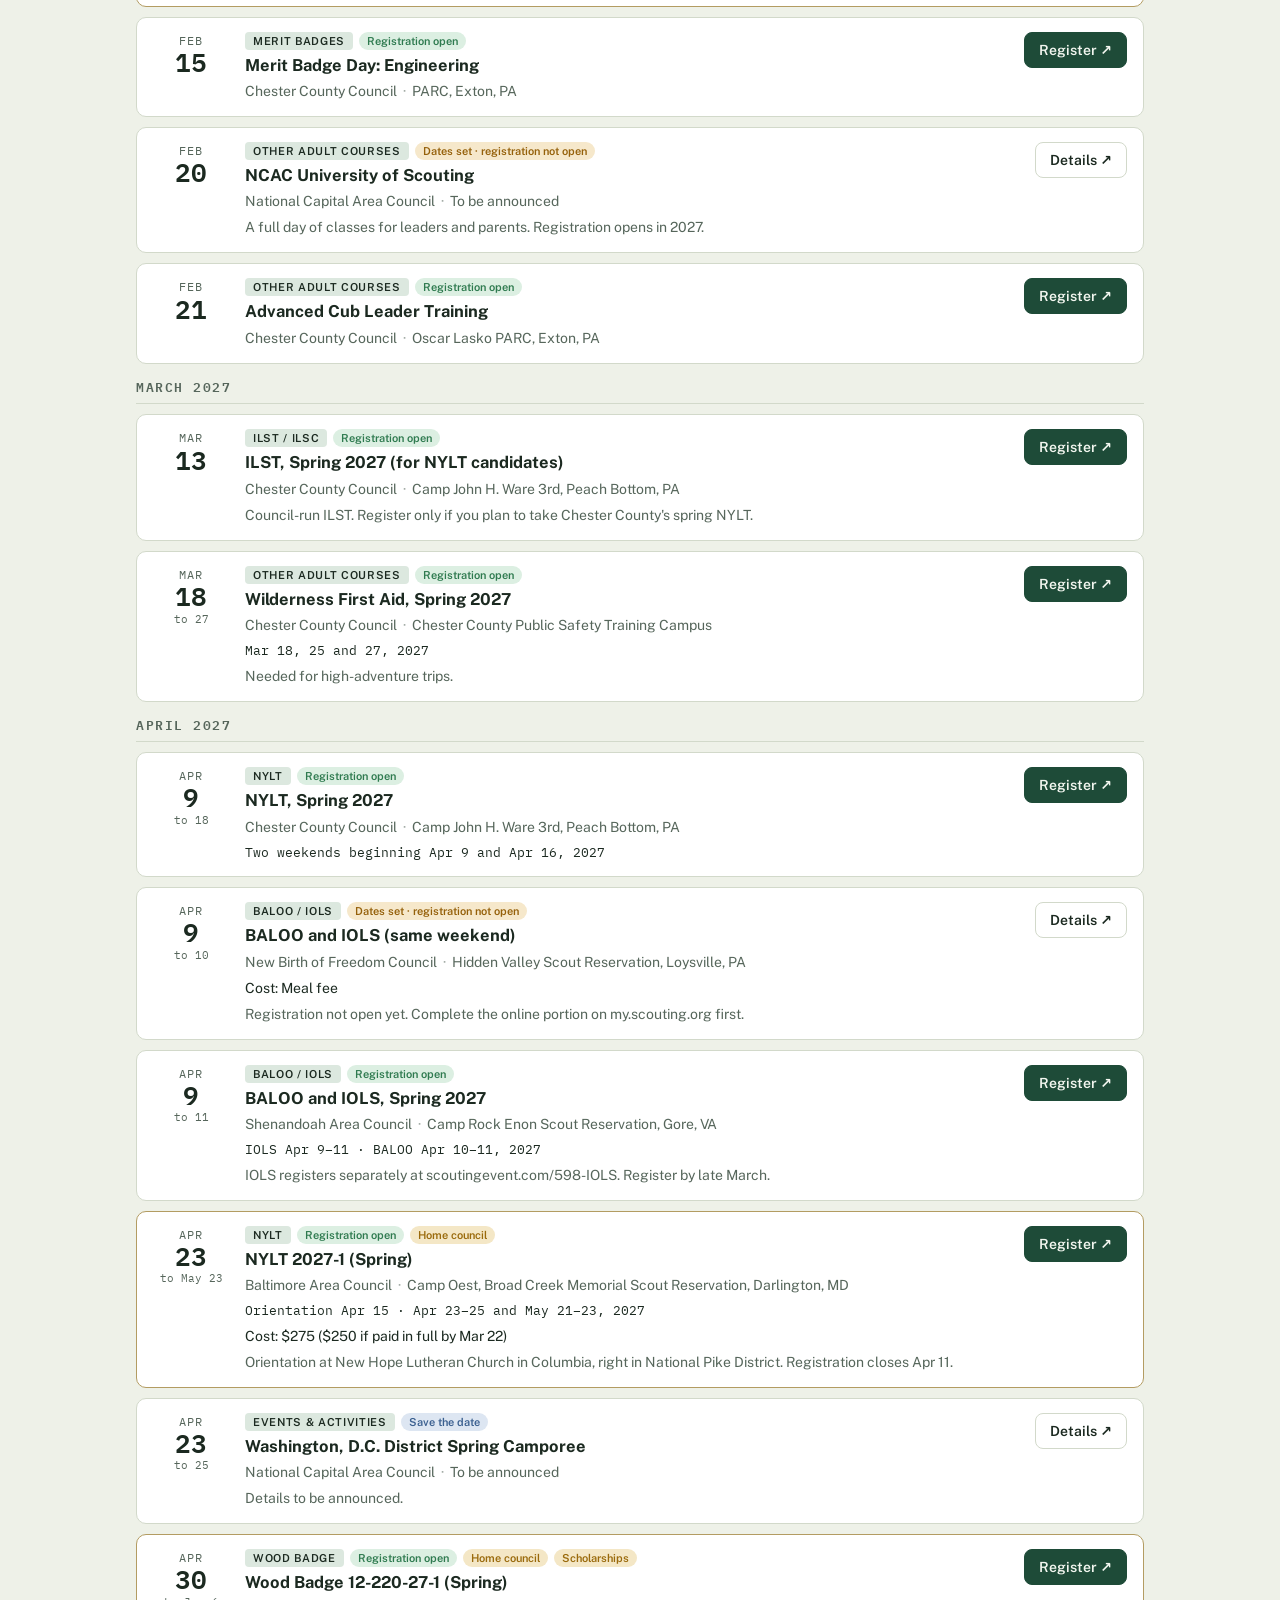
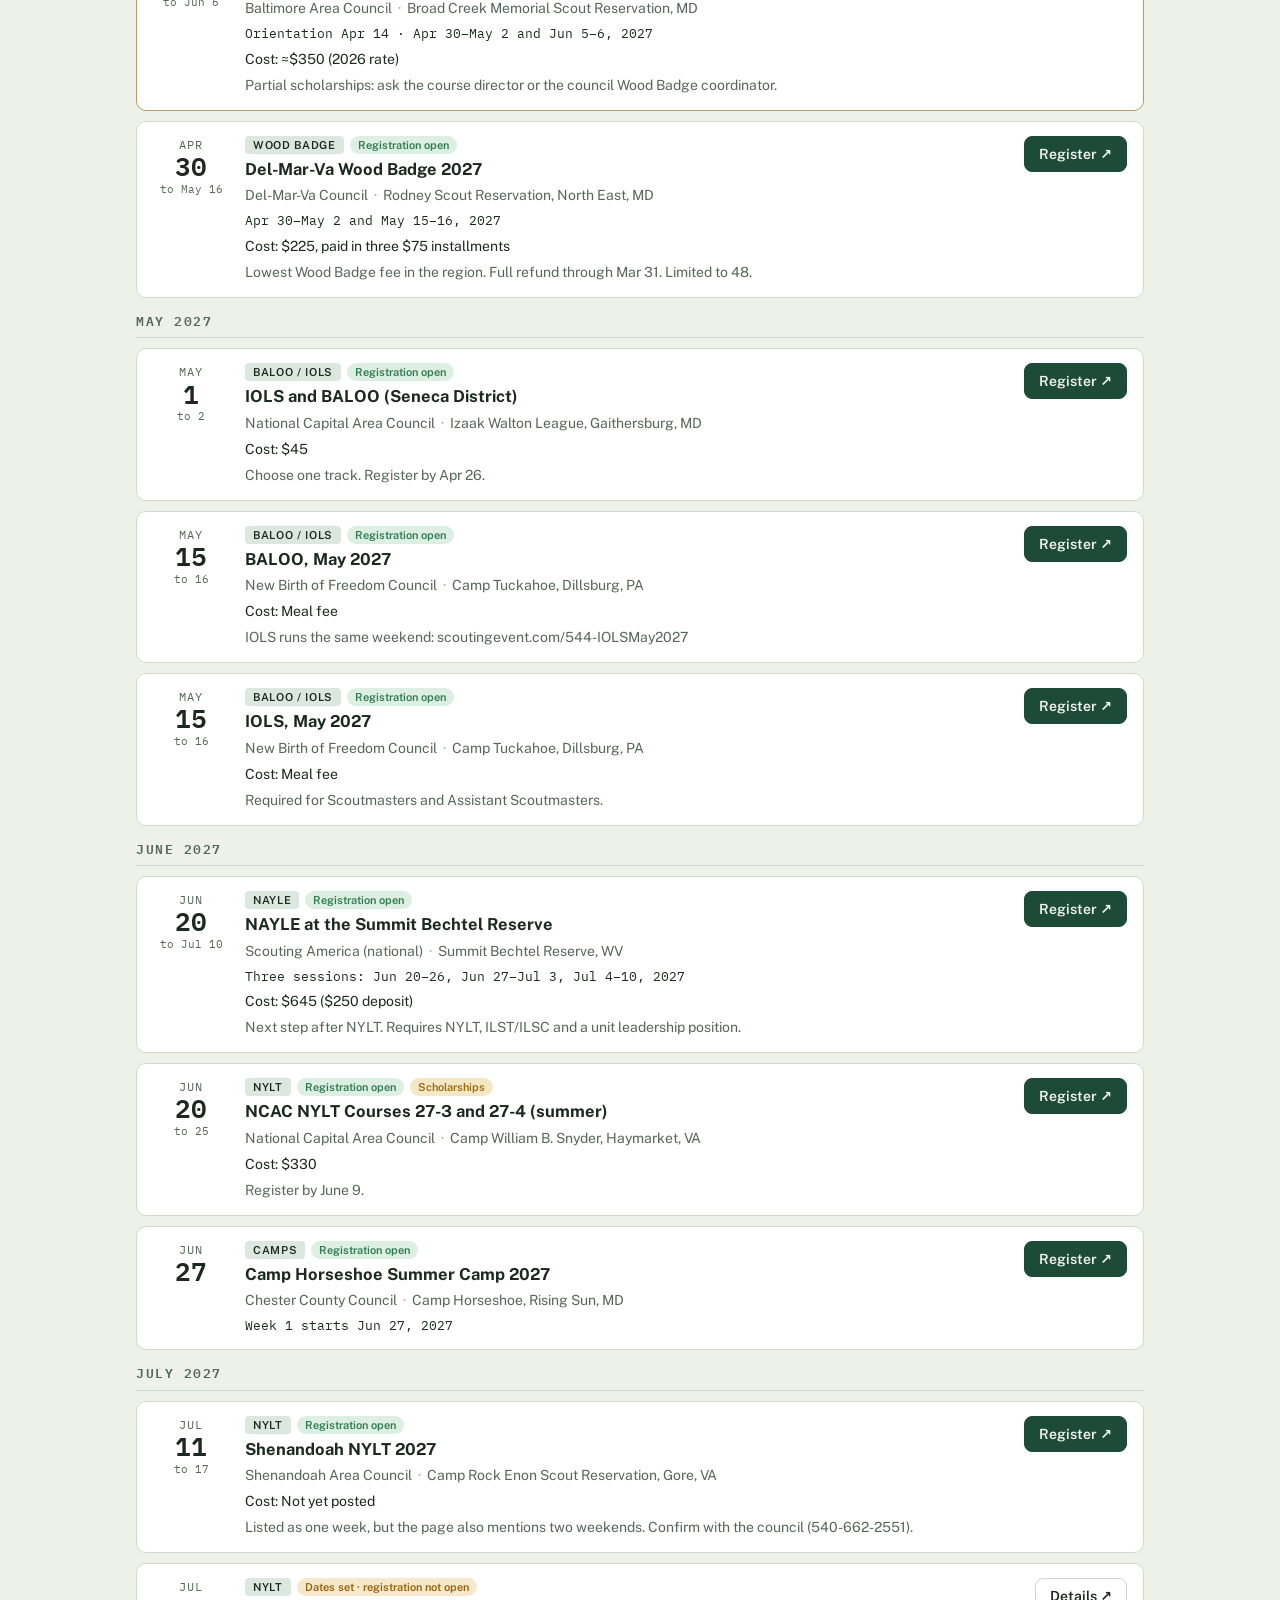
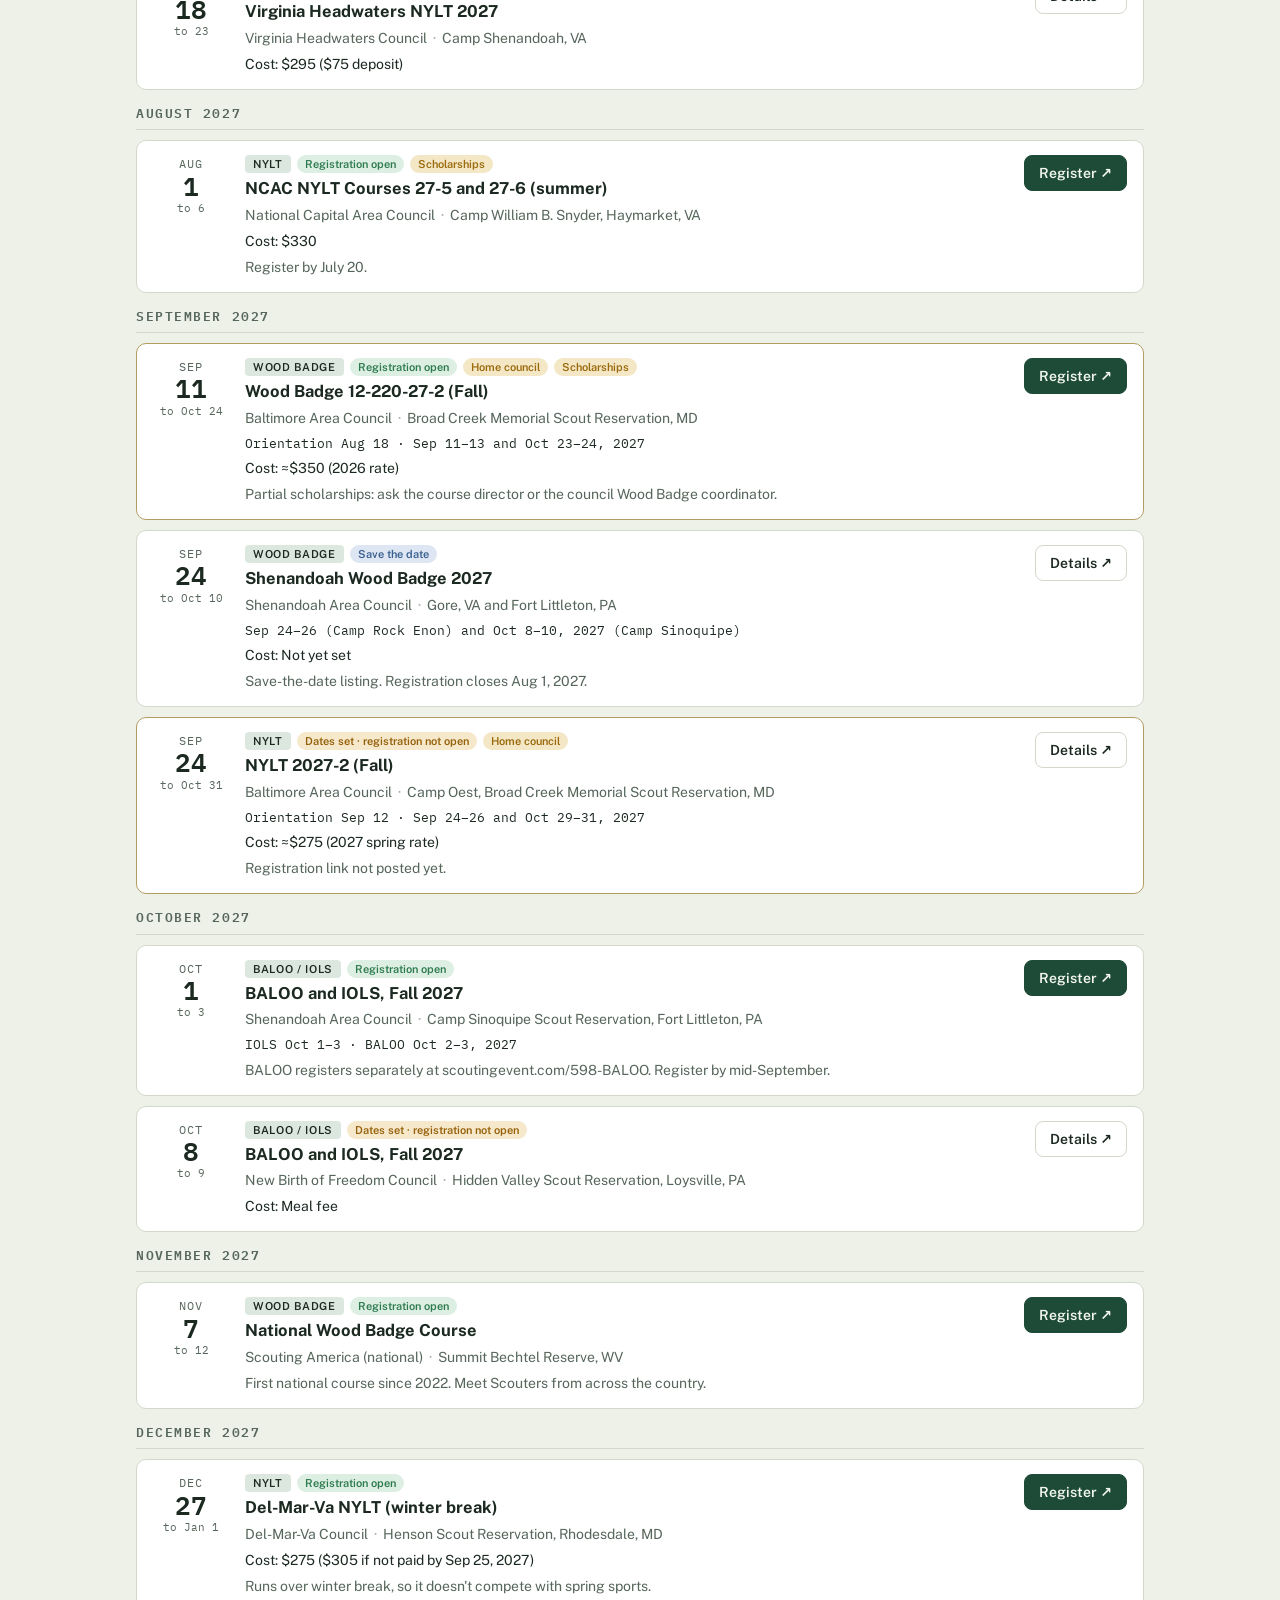
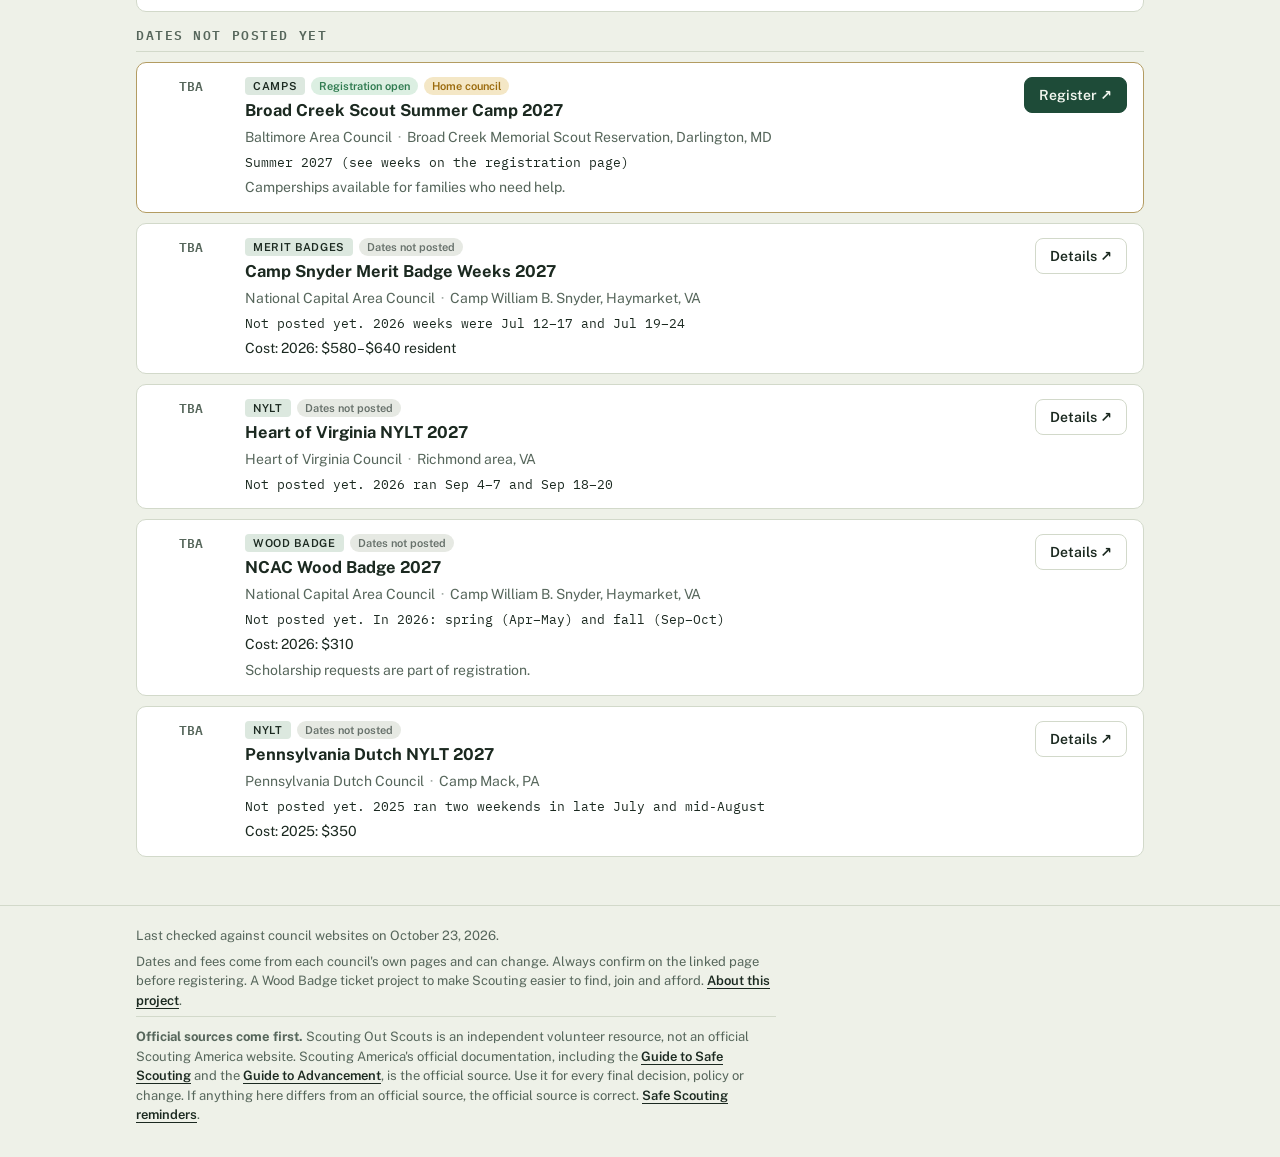
==== commit bdf03039: "Add Safe Scouting page and an 'official sources come first' disclaimer on every page - safety.html: " ====
--- a/index.html
+++ b/index.html
@@ -23,6 +23,7 @@
         <li><a class="nav" href="help.html">Help paying</a></li>
         <li><a class="nav" href="save.html">Save on Scouting</a></li>
         <li><a class="nav" href="guides.html">Guides</a></li>
+        <li><a class="nav" href="safety.html">Safe Scouting</a></li>
         <li><a class="nav" href="about.html">About</a></li>
       </ul>
     </nav>
@@ -139,7 +140,8 @@
 <footer>
   <div class="wrap">
     <p id="checked"></p>
-    <p>Dates and fees come from each council's own pages and can change. Always confirm on the linked page before registering. A Wood Badge ticket project to make Scouting easier to find, join and afford: an independent volunteer resource, not an official Scouting America site. <a href="about.html">About this project</a>.</p>
+    <p>Dates and fees come from each council's own pages and can change. Always confirm on the linked page before registering. A Wood Badge ticket project to make Scouting easier to find, join and afford. <a href="about.html">About this project</a>.</p>
+      <p class="disclaimer"><b>Official sources come first.</b> Scouting Out Scouts is an independent volunteer resource, not an official Scouting America website. Scouting America's official documentation, including the <a href="https://www.scouting.org/health-and-safety/gss/" target="_blank" rel="noopener noreferrer">Guide to Safe Scouting</a> and the <a href="https://www.scouting.org/resources/guide-to-advancement/" target="_blank" rel="noopener noreferrer">Guide to Advancement</a>, is the official source. Use it for every final decision, policy or change. If anything here differs from an official source, the official source is correct. <a href="safety.html">Safe Scouting reminders</a>.</p>
   </div>
 </footer>
 
@@ -173,7 +175,7 @@
     if (saved) Object.assign(state, saved, { types: new Set(saved.types || []) });
   } catch (e) {}
   function save() {
-    try { localStorage.setItem("trailhead-filters", JSON.stringify({ ...state, types: [...state.types] })); } catch (e) {}
+    try { localStorage.setItem("trailhead-filters", JSON.stringify({...state, types: [...state.types] })); } catch (e) {}
   }
   const $ = (s) => document.querySelector(s);
 
@@ -195,7 +197,7 @@
   const typeBox = $("#types");
   const groupBtns = [];
   function syncChips() {
-    document.querySelectorAll("#types .chip[data-type]").forEach(c => c.setAttribute("aria-pressed", state.types.has(c.dataset.type)));
+    document.querySelectorAll("#types.chip[data-type]").forEach(c => c.setAttribute("aria-pressed", state.types.has(c.dataset.type)));
     groupBtns.forEach(({ b, g }) => b.setAttribute("aria-pressed", g.types.every(t => state.types.has(t))));
   }
   GROUPS.forEach(g => {
@@ -424,7 +426,7 @@
   }
 
   loadData()
-    .then(d => {
+   .then(d => {
       DATA = d;
       d.councils.forEach(c => { councils[c.id] = c; });
       const sel = $("#council");
@@ -440,7 +442,7 @@
       renderList(); renderCouncils();
       if (state.zip) applyZip(state.zip);
     })
-    .catch(() => {
+   .catch(() => {
       $("#list").textContent = "";
       $("#list").appendChild(el("div", "empty", "The opportunity list didn't load. Refresh the page to try again."));
       $("#facts").textContent = "";
--- a/assets/site.css
+++ b/assets/site.css
@@ -317,3 +317,9 @@
 select:disabled { opacity: .55; }
 .pill.dist { background: var(--tent-soft); color: var(--tent); font-family: var(--f-mono); }
 #zipnote { flex: 1 1 260px; }
+
+/* Safe Scouting and disclaimer */
+.callout.official { border-left: 4px solid var(--gold); }
+.panel.urgent { border: 2px solid var(--soon); }
+.panel.urgent h3 { color: var(--soon); }
+footer .disclaimer { border-top: 1px solid var(--line); padding-top: 10px; }
